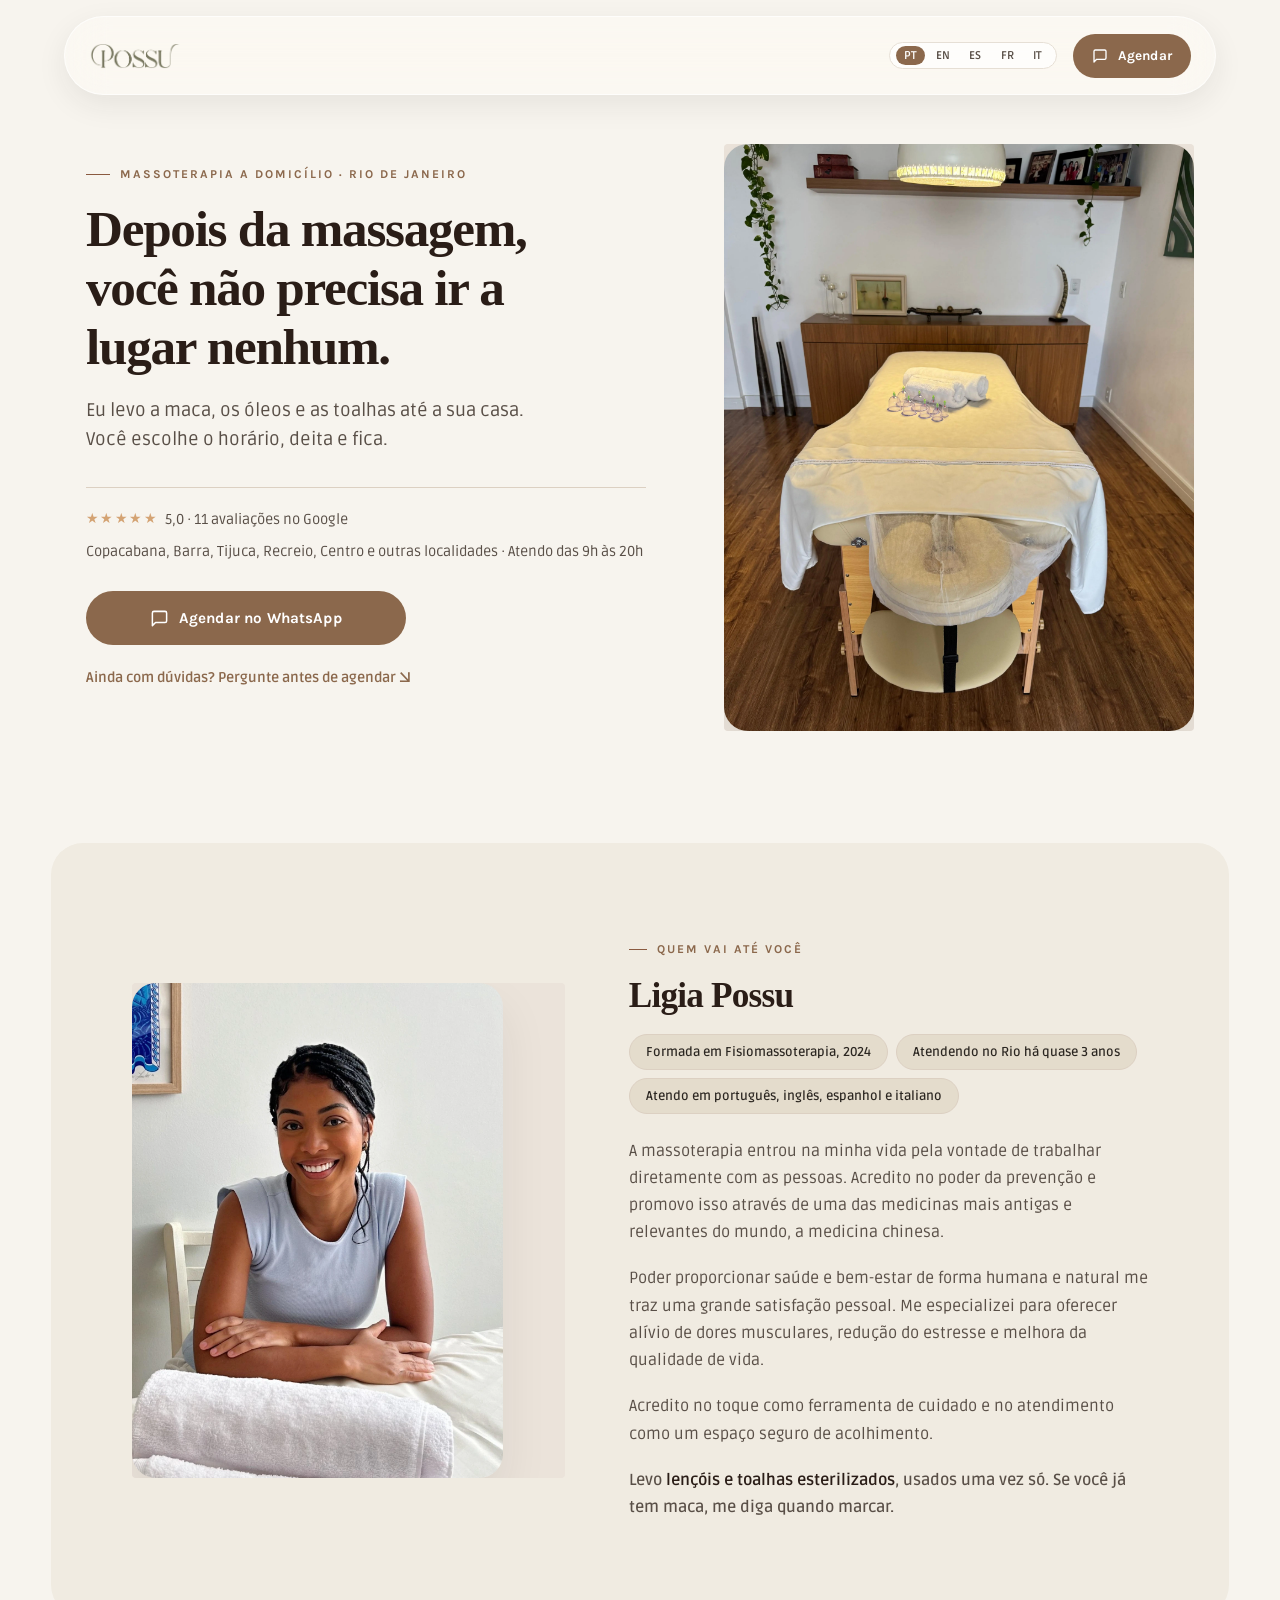
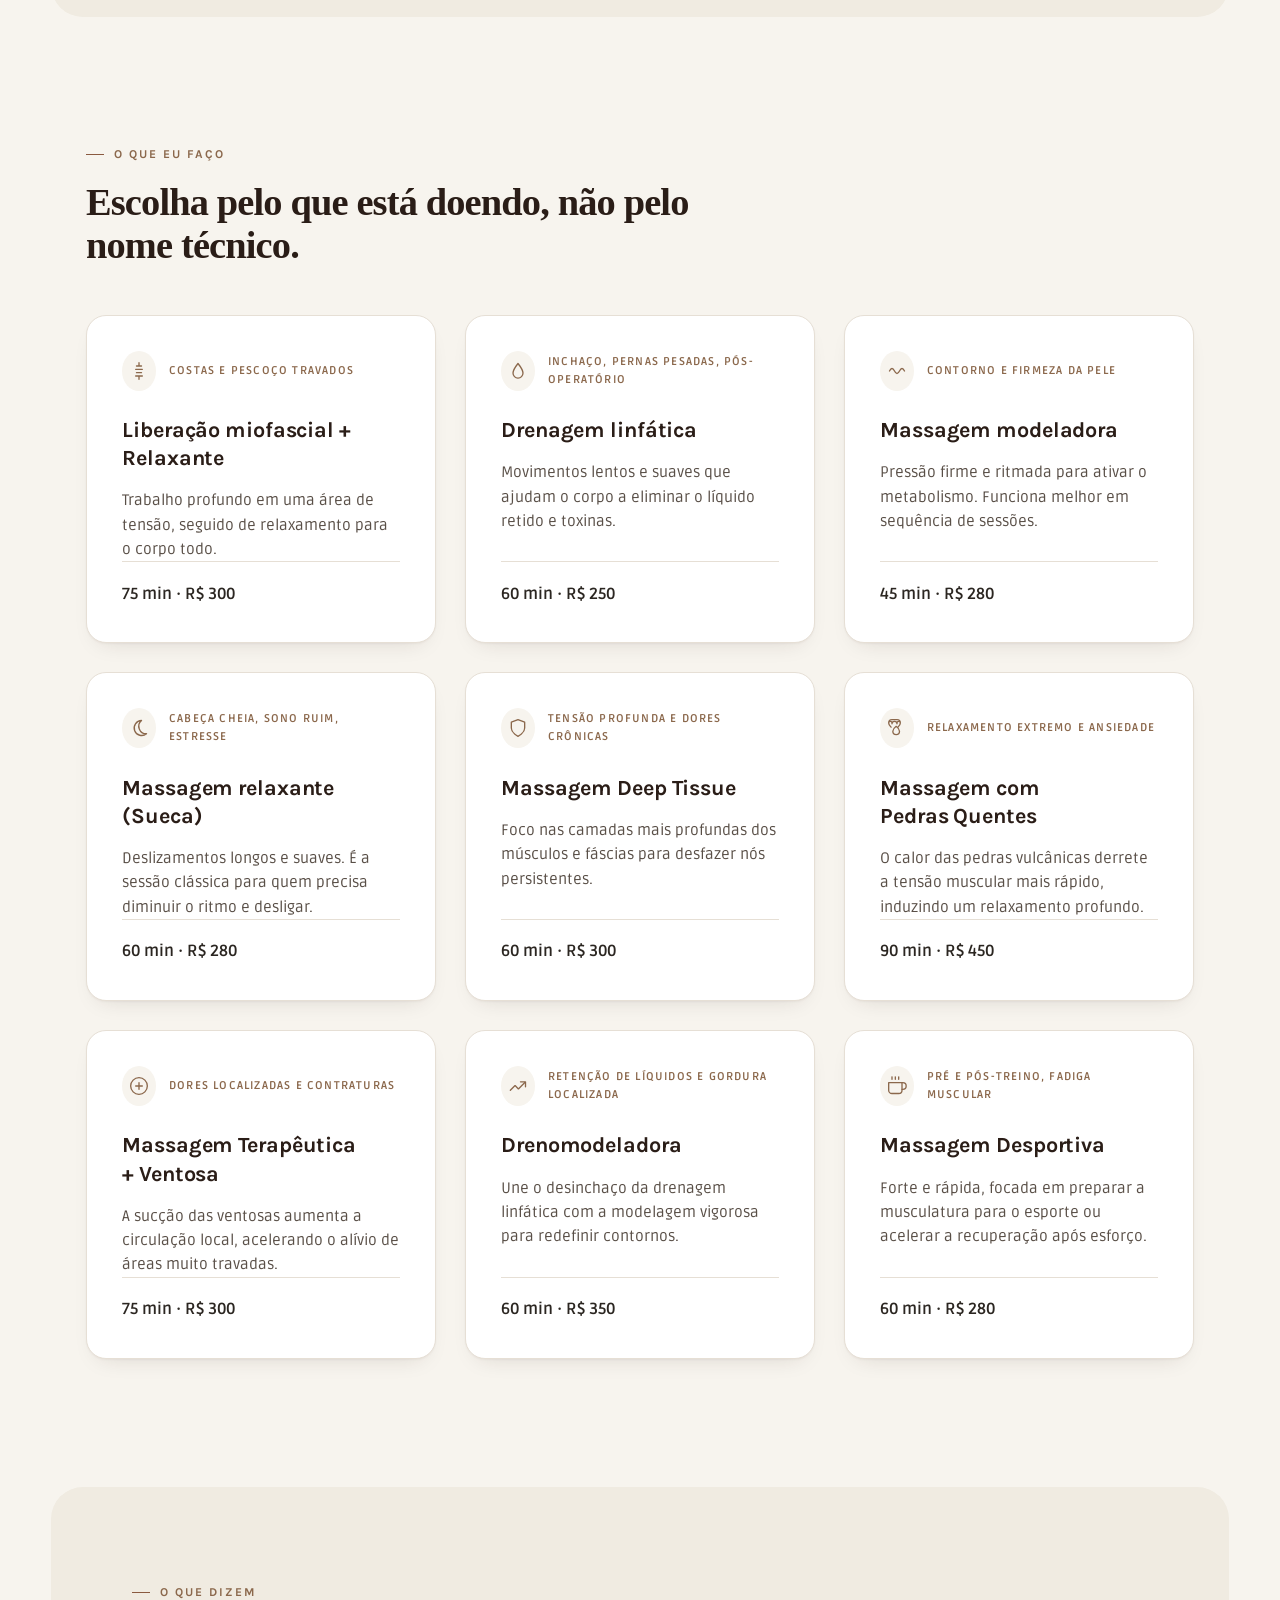
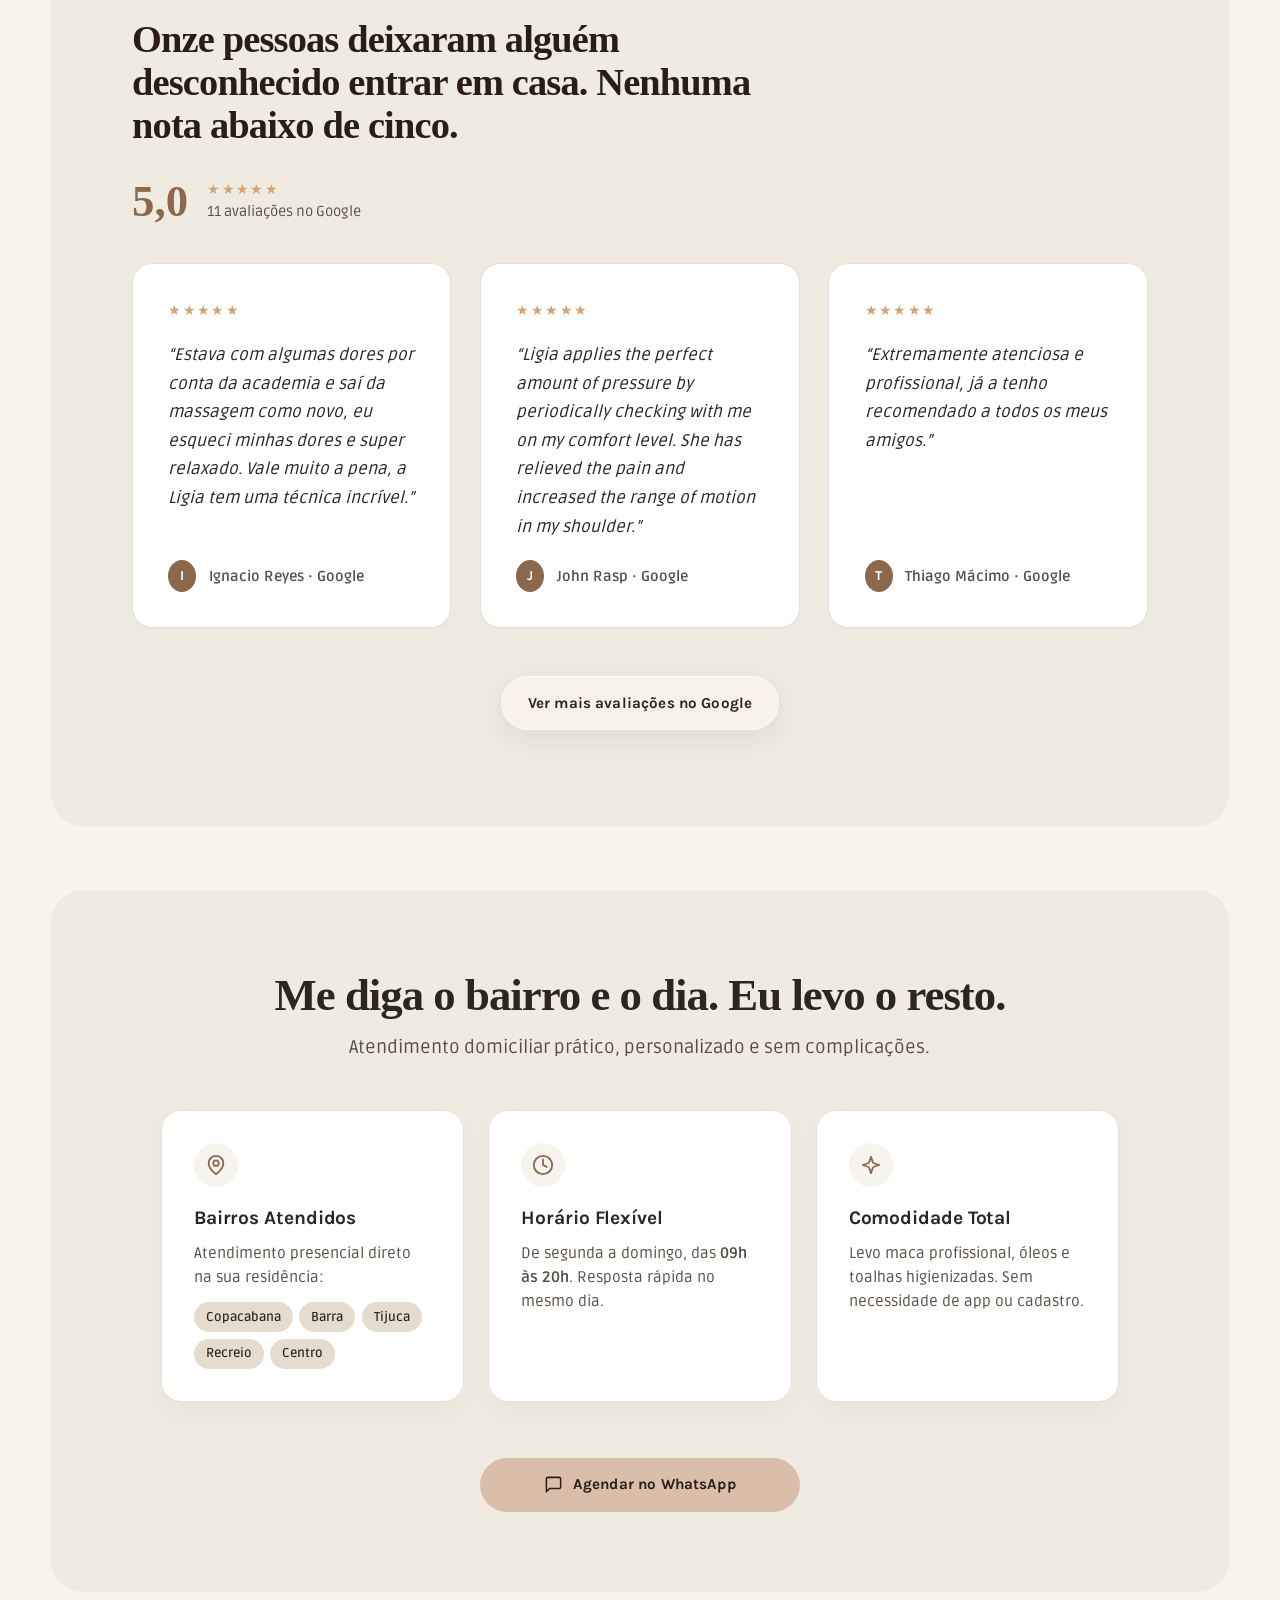
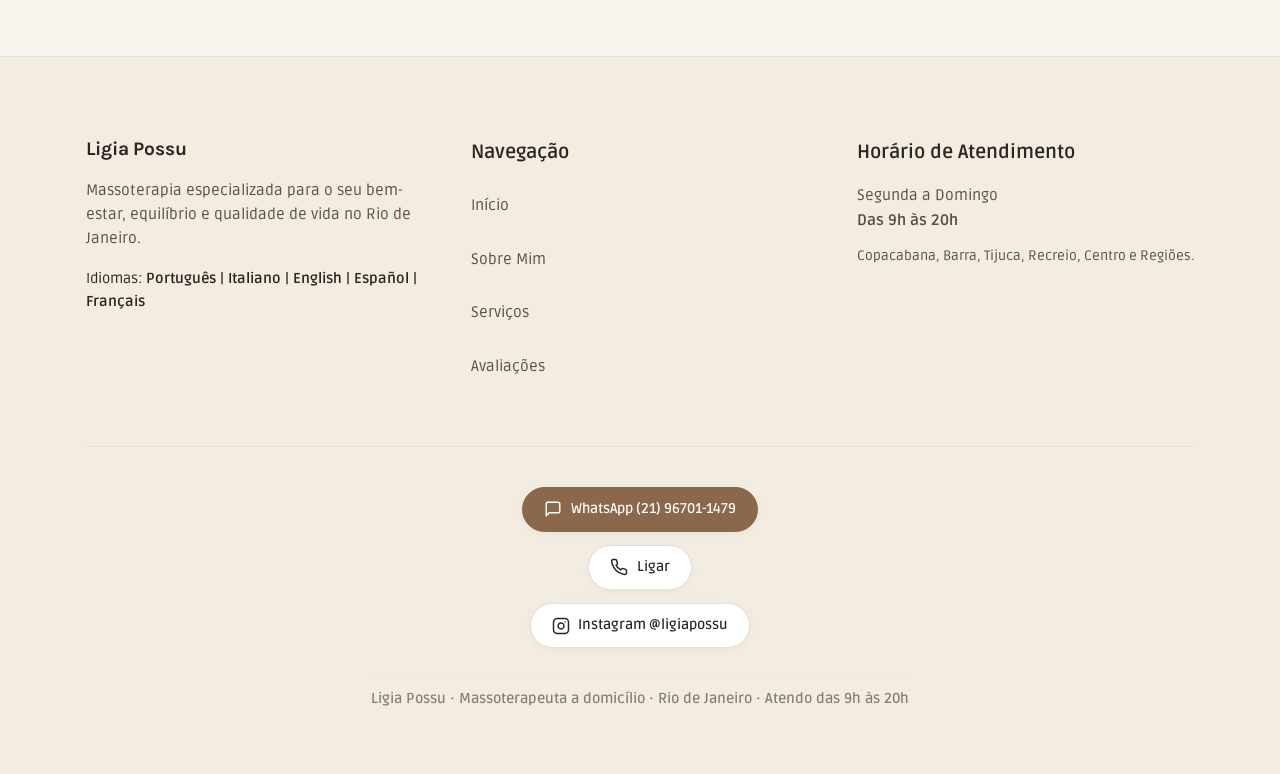
==== index.html @ 700a2a56 "Update index.html" ====
<!doctype html>
<html lang="pt-BR">
<head>
<meta charset="utf-8">
<meta name="viewport" content="width=device-width, initial-scale=1">
<title>Ligia Possu | Massoterapeuta</title>
<link rel="preconnect" href="https://fonts.googleapis.com">
<link rel="preconnect" href="https://fonts.gstatic.com" crossorigin>
<link rel="stylesheet" href="https://fonts.googleapis.com/css2?family=Karla:wght@400;500;600;700&family=Ruda:wght@400;600;700;800&display=swap">
<link rel="stylesheet" href="site.css">
<style>
  :root {
    --font-primary: 'Ruda', sans-serif;
    --font-secondary: 'Karla', sans-serif;
    --bg-color: #f7f4ee;
    --card-bg: #ffffff;
    --text-main: #2b2621;
    --text-muted: #594f47;
    --accent: #8b684c;
    --accent-hover: #70523b;
    --border-light: #e6dfd5;
  }

  body {
    font-family: var(--font-primary);
    background-color: var(--bg-color);
    color: var(--text-main);
    margin: 0;
    padding: 0;
    overflow-x: hidden;
  }

  .wrap {
    width: 90%;
    max-width: 1200px;
    margin: 0 auto;
  }

  /* Cabeçalho Unificado Flutuante (Glassmorphism) */
  header {
    position: fixed;
    top: 1rem;
    left: 50%;
    transform: translateX(-50%);
    width: 90%;
    max-width: 1200px;
    z-index: 1000;
    background: rgba(255, 255, 255, 0.38);
    backdrop-filter: blur(20px) saturate(180%);
    -webkit-backdrop-filter: blur(20px) saturate(180%);
    border: 1px solid rgba(255, 255, 255, 0.65);
    border-radius: 50px;
    padding: 0.6rem 1.5rem;
    box-shadow: 0 10px 30px rgba(43, 38, 33, 0.08);
  }

  .bar {
    display: flex;
    justify-content: space-between;
    align-items: center;
  }

  .brand img {
    max-height: 32px;
    width: auto;
    display: block;
  }

  .header-right {
    display: flex;
    align-items: center;
    gap: 1rem;
  }

  /* Seletor de Idiomas Integrado */
  .lang-selector {
    display: flex;
    gap: 0.2rem;
    background: rgba(255, 255, 255, 0.7);
    padding: 0.2rem 0.4rem;
    border-radius: 20px;
    border: 1px solid var(--border-light);
  }
  .lang-btn {
    background: none;
    border: none;
    border-radius: 16px;
    padding: 0.2rem 0.5rem;
    cursor: pointer;
    font-family: var(--font-primary);
    font-size: 0.7rem;
    font-weight: 700;
    color: var(--text-muted);
    transition: all 0.2s ease;
  }
  .lang-btn:hover {
    color: var(--accent);
  }
  .lang-btn.active {
    background-color: var(--accent);
    color: #fff;
  }

  /* Hero */
  .hero {
    padding: 9rem 0 5rem 0;
  }
  .hero-grid {
    display: grid;
    grid-template-columns: 1.1fr 0.9fr;
    gap: 4rem;
    align-items: center;
  }
  @media (max-width: 900px) {
    .hero-grid {
      grid-template-columns: 1fr;
      gap: 2rem;
    }
    header {
      width: 95%;
      padding: 0.5rem 1rem;
    }
  }

  .hero-text .eyebrow, .story .eyebrow, .sec-heavy .eyebrow {
    font-size: 0.75rem;
    letter-spacing: 2px;
    color: var(--accent);
    font-weight: 700;
    margin-bottom: 1rem;
    text-transform: uppercase;
  }
  .hero-text h1 {
    font-size: clamp(2.2rem, 4vw, 3.4rem);
    line-height: 1.15;
    margin-bottom: 1.2rem;
    font-weight: 800;
  }
  .hero-text .lede {
    font-size: 1.15rem;
    color: var(--text-muted);
    margin-bottom: 2rem;
    line-height: 1.6;
  }

  .hero-figure img, .about-figure img {
    width: 100%;
    height: auto;
    border-radius: 24px;
    object-fit: cover;
    box-shadow: 0 24px 48px rgba(43, 38, 33, 0.08);
  }

  /* Seção Story */
  .story {
    padding: 6rem 0;
    background: #f0ebe1;
    border-radius: 32px;
    margin: 2rem auto;
    width: 92%;
  }
  .who-grid {
    display: grid;
    grid-template-columns: 1fr 1.2fr;
    gap: 4rem;
    align-items: center;
  }
  @media (max-width: 900px) {
    .who-grid {
      grid-template-columns: 1fr;
      gap: 2rem;
    }
  }
  .who-text h2 {
    font-size: 2.2rem;
    margin-bottom: 1.2rem;
  }
  .chips {
    display: flex;
    flex-wrap: wrap;
    gap: 0.5rem;
    margin-bottom: 1.5rem;
  }
  .chip {
    background: #e4dccc;
    color: var(--text-main);
    padding: 0.35rem 0.9rem;
    border-radius: 20px;
    font-size: 0.8rem;
    font-weight: 600;
  }
  .who-text p {
    color: var(--text-muted);
    line-height: 1.7;
    margin-bottom: 1.2rem;
  }

  /* Serviços */
  .sec-heavy {
    padding: 6rem 0;
  }
  .sec-heavy h2 {
    font-size: 2.4rem;
    margin-bottom: 3rem;
    max-width: 650px;
  }
  .svc {
    display: grid;
    grid-template-columns: repeat(auto-fit, minmax(340px, 1fr));
    gap: 1.8rem;
    align-items: stretch;
  }
  .card-link {
    text-decoration: none !important;
    color: inherit;
    display: block;
    height: 100%;
    transition: transform 0.3s cubic-bezier(0.16, 1, 0.3, 1), box-shadow 0.3s ease;
  }
  .card-link:hover {
    transform: translateY(-8px);
    box-shadow: 0 20px 40px rgba(43, 38, 33, 0.08);
  }
  .card-link .card {
    background: var(--card-bg);
    border: 1px solid var(--border-light);
    border-radius: 20px;
    padding: 2.2rem;
    height: 100%;
    display: flex;
    flex-direction: column;
    box-sizing: border-box;
  }
  .svc-head {
    display: flex;
    align-items: center;
    gap: 0.8rem;
    margin-bottom: 1.2rem;
  }
  .badge {
    width: 40px;
    height: 40px;
    background: #f7f4ee;
    border-radius: 50%;
    display: flex;
    align-items: center;
    justify-content: center;
    color: var(--accent);
  }
  .badge svg {
    width: 20px;
    height: 20px;
  }
  .card .for {
    font-size: 0.7rem;
    letter-spacing: 1.2px;
    font-weight: 700;
    color: var(--accent);
  }
  .card h3 {
    font-size: 1.35rem;
    margin: 0.4rem 0 1rem 0;
    font-weight: 700;
  }
  .card p {
    color: var(--text-muted);
    font-size: 0.95rem;
    line-height: 1.6;
    margin-bottom: 1.8rem;
  }
  .card-link .card .svc-meta {
    margin-top: auto;
    font-weight: 700;
    color: var(--text-main);
    font-size: 1rem;
    padding-top: 1.2rem;
    border-top: 1px solid var(--border-light);
  }

  /* Depoimentos */
  .rating {
    display: flex;
    align-items: center;
    gap: 1.2rem;
    margin-bottom: 2.5rem;
  }
  .rating .n {
    font-size: 2.8rem;
    font-weight: 800;
    color: var(--accent);
  }
  .quotes {
    display: grid;
    grid-template-columns: repeat(auto-fit, minmax(300px, 1fr));
    gap: 1.8rem;
    margin-bottom: 3rem;
  }
  .quote {
    background: var(--card-bg);
    border: 1px solid var(--border-light);
    border-radius: 20px;
    padding: 2.2rem;
    display: flex;
    flex-direction: column;
    justify-content: space-between;
  }
  .quote p {
    font-style: italic;
    color: var(--text-main);
    line-height: 1.7;
    margin: 1.2rem 0;
    font-size: 1.05rem;
  }
  .quote .who {
    font-size: 0.9rem;
    color: var(--text-muted);
    display: flex;
    align-items: center;
    gap: 0.8rem;
  }
  .avatar {
    width: 32px;
    height: 32px;
    background: var(--accent);
    color: #fff;
    border-radius: 50%;
    display: flex;
    align-items: center;
    justify-content: center;
    font-weight: 700;
    font-size: 0.85rem;
  }

  /* Bloco Final Reestruturado & Harmonizado */
  .final {
    background: #f0ebe1;
    color: var(--text-main);
    padding: 5rem 2rem;
    text-align: center;
    border-radius: 32px;
    margin: 4rem auto;
    width: 92%;
    max-width: 1200px;
    box-sizing: border-box;
  }
  .final h2 {
    color: var(--text-main);
    font-size: clamp(2rem, 3.5vw, 2.8rem);
    margin-bottom: 0.8rem;
    font-weight: 800;
  }
  .final .lede {
    color: var(--text-muted);
    margin-bottom: 3rem;
    font-size: 1.15rem;
    text-align: center;
  }

  /* Grid Fluido do Bloco Final */
  .final-flow-grid {
    display: grid;
    grid-template-columns: repeat(auto-fit, minmax(280px, 1fr));
    gap: 1.5rem;
    margin-bottom: 3.5rem;
    text-align: left;
    align-items: stretch;
  }
  .final-card {
    background: var(--card-bg);
    border: 1px solid var(--border-light);
    border-radius: 20px;
    padding: 2rem;
    display: flex;
    flex-direction: column;
    justify-content: flex-start;
    box-shadow: 0 10px 25px rgba(43, 38, 33, 0.03);
    transition: transform 0.3s ease, box-shadow 0.3s ease;
  }
  .final-card:hover {
    transform: translateY(-4px);
    box-shadow: 0 16px 32px rgba(43, 38, 33, 0.06);
  }
  .final-card-icon {
    width: 44px;
    height: 44px;
    background: #f7f4ee;
    border-radius: 50%;
    display: flex;
    align-items: center;
    justify-content: center;
    color: var(--accent);
    margin-bottom: 1.2rem;
  }
  .final-card h3 {
    color: var(--text-main);
    font-size: 1.2rem;
    margin-bottom: 0.6rem;
    font-weight: 700;
  }
  .final-card p {
    color: var(--text-muted);
    font-size: 0.95rem;
    line-height: 1.6;
    margin: 0;
  }
  .location-tags-mini {
    display: flex;
    flex-wrap: wrap;
    gap: 0.4rem;
    margin-top: 0.8rem;
  }
  .tag-mini {
    background: #e4dccc;
    color: var(--text-main);
    padding: 0.3rem 0.75rem;
    border-radius: 16px;
    font-size: 0.8rem;
    font-weight: 600;
  }

  /* Rodapé Perfeitamente Alinhado */
  footer {
    padding: 5rem 0 4rem 0;
    border-top: 1px solid var(--border-light);
    font-size: 0.95rem;
    color: var(--text-main);
    background-color: #f2ece1;
  }
  .footer-grid {
    display: grid;
    grid-template-columns: repeat(auto-fit, minmax(250px, 1fr));
    gap: 3rem;
    max-width: 1120px;
    margin: 0 auto 3rem auto;
    text-align: left;
    align-items: start;
  }
  .footer-col {
    display: flex;
    flex-direction: column;
    align-items: flex-start;
  }
  .footer-col h3, .footer-col h4 {
    color: var(--text-main);
    margin: 0 0 1rem 0;
    font-size: 1.2rem;
    font-weight: 700;
  }
  .footer-col p {
    color: var(--text-muted);
    line-height: 1.6;
    font-size: 0.95rem;
    margin: 0;
  }
  .footer-col ul {
    list-style: none;
    padding: 0;
    margin: 0;
  }
  .footer-col ul li {
    margin-bottom: 0.6rem;
  }
  .footer-col ul li a {
    color: var(--text-muted);
    text-decoration: none;
    transition: color 0.2s ease;
  }
  .footer-col ul li a:hover {
    color: var(--accent);
  }
  .footer-bottom {
    border-top: 1px solid var(--border-light);
    padding-top: 2.5rem;
    text-align: center;
    max-width: 1120px;
    margin: 0 auto;
    display: flex;
    flex-direction: column;
    gap: 1.5rem;
    align-items: center;
    justify-content: center;
  }
  .footlinks {
    display: flex;
    justify-content: center;
    align-items: center;
    gap: 0.8rem;
    flex-wrap: wrap;
  }
  .footlinks a {
    color: var(--text-main);
    text-decoration: none;
    font-weight: 600;
    background: #ffffff;
    padding: 0.65rem 1.3rem;
    border-radius: 24px;
    border: 1px solid var(--border-light);
    box-shadow: 0 2px 8px rgba(43, 38, 33, 0.04);
    transition: all 0.25s ease;
    font-size: 0.88rem;
    display: inline-flex;
    align-items: center;
    gap: 0.55rem;
  }
  .footlinks a:hover {
    color: #fff;
    background-color: var(--accent);
    border-color: var(--accent);
    transform: translateY(-2px);
    box-shadow: 0 6px 16px rgba(139, 104, 76, 0.2);
  }
  .footlinks a.btn-foot-primary {
    background-color: var(--accent);
    color: #ffffff;
    border-color: var(--accent);
  }
  .footlinks a.btn-foot-primary:hover {
    background-color: var(--accent-hover);
    border-color: var(--accent-hover);
  }
  .footnote {
    font-weight: 600;
    color: var(--text-muted);
    font-size: 0.9rem;
    text-align: center;
  }

  /* Botões */
  .btn {
    display: inline-flex;
    align-items: center;
    justify-content: center;
    gap: 0.6rem;
    background-color: var(--accent);
    color: #fff;
    padding: 0.8rem 1.6rem;
    border-radius: 30px;
    text-decoration: none;
    font-weight: 700;
    transition: background 0.2s ease;
    font-size: 0.95rem;
  }
  .btn:hover {
    background-color: var(--accent-hover);
  }
  .google-review-btn {
    background: rgba(255, 255, 255, 0.38) !important;
    color: var(--text-main) !important;
    border: 1px solid rgba(255, 255, 255, 0.65) !important;
    backdrop-filter: blur(20px) saturate(180%);
    -webkit-backdrop-filter: blur(20px) saturate(180%);
    box-shadow: 0 8px 24px rgba(43, 38, 33, 0.08);
  }

  .google-review-btn:hover {
    background: rgba(255, 255, 255, 0.52) !important;
    color: var(--text-main) !important;
    border-color: rgba(255, 255, 255, 0.8) !important;
    box-shadow: 0 12px 28px rgba(43, 38, 33, 0.1);
  }

  .btn-sm {
    padding: 0.5rem 1.2rem;
    font-size: 0.85rem;
  }
  .btn-block {
    display: flex;
    width: 100%;
    max-width: 420px;
    margin: 0 auto;
  }
  .link-arrow {
    color: var(--accent);
    text-decoration: none;
    font-weight: 700;
    display: inline-block;
  }
  
  /* Dock móvel */
  .dock {
    position: fixed;
    bottom: 0;
    left: 0;
    right: 0;
    background: rgba(247, 244, 238, 0.95);
    backdrop-filter: blur(10px);
    padding: 1rem;
    border-top: 1px solid var(--border-light);
    z-index: 999;
    display: none;
  }
  @media (max-width: 768px) {
    .dock { display: block; }
    body { padding-bottom: 90px; }
  }
</style>
</head>
<body>

<header>
  <div class="bar">
    <div class="brand">
      <img src="logo-possu.png" alt="Ligia Possu" width="788" height="218">
      <span data-i18n="brand_subtitle" style="display:none">Massoterapia · por Ligia Possu</span>
    </div>
    <div class="header-right">
      <div class="lang-selector">
        <button class="lang-btn active" data-lang="pt">PT</button>
        <button class="lang-btn" data-lang="en">EN</button>
        <button class="lang-btn" data-lang="es">ES</button>
        <button class="lang-btn" data-lang="fr">FR</button>
        <button class="lang-btn" data-lang="it">IT</button>
      </div>
      <a class="btn btn-sm" href="https://wa.me/5521967011479?text=Oi%20Ligia!%20Vi%20seu%20site%20e%20queria%20agendar%20uma%20massagem." rel="noopener">
        <svg width="16" height="16" viewBox="0 0 24 24" fill="none" stroke="currentColor" stroke-width="2" stroke-linecap="round" stroke-linejoin="round" aria-hidden="true"><path d="M21 15a2 2 0 0 1-2 2H7l-4 4V5a2 2 0 0 1 2-2h14a2 2 0 0 1 2 2z"/></svg>
        <span data-i18n="nav_schedule">Agendar</span>
      </a>
    </div>
  </div>
</header>

<section class="hero">
  <div class="wrap">
    <div class="hero-grid">
      <div class="hero-text">
        <p class="eyebrow" data-i18n="hero_eyebrow">MASSOTERAPIA A DOMICÍLIO · RIO DE JANEIRO</p>
        <h1 data-i18n="hero_title">Depois da massagem, você não precisa ir a lugar nenhum.</h1>
        <p class="lede" data-i18n="hero_lede">Eu levo a maca, os óleos e as toalhas até a sua casa. Você escolhe o horário, deita e fica.</p>
        <div class="trust" style="margin-bottom: 1.8rem; font-size: 0.9rem; color: var(--text-muted);">
          <span class="trust-item"><span class="stars" aria-hidden="true" style="color: #d4a373;">★★★★★</span> <span data-i18n="hero_trust_reviews">5,0 · 11 avaliações no Google</span></span><br>
          <span class="trust-item" data-i18n="hero_trust_areas">Copacabana, Barra, Tijuca, Recreio, Centro e outras localidades · Atendo das 9h às 20h</span>
        </div>
        <a class="btn btn-block" style="margin: 0 0 1.2rem 0;" href="https://wa.me/5521967011479?text=Oi%20Ligia!%20Vi%20seu%20site%20e%20queria%20agendar%20uma%20massagem." rel="noopener">
          <svg width="19" height="19" viewBox="0 0 24 24" fill="none" stroke="currentColor" stroke-width="1.9" stroke-linecap="round" stroke-linejoin="round"><path d="M21 15a2 2 0 0 1-2 2H7l-4 4V5a2 2 0 0 1 2-2h14a2 2 0 0 1 2 2z"/></svg>
          <span data-i18n="btn_whatsapp">Agendar no WhatsApp</span>
        </a>
        <a class="link-arrow" href="https://wa.me/5521967011479?text=Oi%20Ligia!%20Tenho%20uma%20d%C3%BAvida%20antes%20de%20agendar." rel="noopener" data-i18n="hero_questions">Ainda com dúvidas? Pergunte antes de agendar →</a>
      </div>
      <div class="figure hero-figure">
        <img src="g09.webp" alt="Ligia Possu Massoterapeuta" width="382" height="510" fetchpriority="high">
      </div>
    </div>
  </div>
</section>

<section class="story" id="sobre">
  <div class="wrap">
    <div class="who-grid">
      <div class="figure about-figure">
        <img src="g02.webp" alt="Ligia Possu" width="371" height="510" loading="lazy">
      </div>
      <div class="who-text">
        <p class="eyebrow" data-i18n="about_eyebrow">QUEM VAI ATÉ VOCÊ</p>
        <h2>Ligia Possu</h2>
        <div class="chips">
          <span class="chip" data-i18n="about_chip_1">Formada em Fisiomassoterapia, 2024</span>
          <span class="chip" data-i18n="about_chip_2">Atendendo no Rio há quase 3 anos</span>
          <span class="chip" data-i18n="about_chip_3">Atendo em português, inglês, espanhol e italiano</span>
        </div>
        <p data-i18n="about_p1">A massoterapia entrou na minha vida pela vontade de trabalhar diretamente com as pessoas. Acredito no poder da prevenção e promovo isso através de uma das medicinas mais antigas e relevantes do mundo, a medicina chinesa.</p>
        <p data-i18n="about_p2">Poder proporcionar saúde e bem-estar de forma humana e natural me traz uma grande satisfação pessoal. Me especializei para oferecer alívio de dores musculares, redução do estresse e melhora da qualidade de vida.</p>
        <p data-i18n="about_p3">Acredito no toque como ferramenta de cuidado e no atendimento como um espaço seguro de acolhimento.</p>
        <p class="muted" style="margin-bottom:0; font-weight: 600;" data-i18n="about_p4">Levo <strong>lençóis e toalhas esterilizados</strong>, usados uma vez só. Se você já tem maca, me diga quando marcar.</p>
      </div>
    </div>
  </div>
</section>

<section class="sec-heavy" id="servicos">
  <div class="wrap">
    <p class="eyebrow" data-i18n="svc_eyebrow">O QUE EU FAÇO</p>
    <h2 data-i18n="svc_title">Escolha pelo que está doendo, não pelo nome técnico.</h2>
    <div class="svc">
      <!-- 1 -->
      <a href="https://api.whatsapp.com/send/?phone=5521967011479&text=Oi+Ligia%21+Vi+seu+site+e+queria+agendar+uma+massagem.&type=phone_number&app_absent=0" class="card-link" rel="noopener">
        <div class="card">
          <div class="svc-head">
            <span class="badge" aria-hidden="true"><svg viewBox="0 0 24 24" fill="none" stroke="currentColor" stroke-width="2"><path d="M12 2v3M12 19v3M9 6h6M8 10h8M9 14h6M8 18h8"/></svg></span>
            <div class="for" data-i18n="svc1_for">COSTAS E PESCOÇO TRAVADOS</div>
          </div>
          <h3 data-i18n="svc1_name">Liberação miofascial + Relaxante</h3>
          <p data-i18n="svc1_desc">Trabalho profundo em uma área de tensão, seguido de relaxamento para o corpo todo.</p>
          <div class="svc-meta">75 min · R$ 300</div>
        </div>
      </a>
      
      <!-- 2 -->
      <a href="https://api.whatsapp.com/send/?phone=5521967011479&text=Oi+Ligia%21+Vi+seu+site+e+queria+agendar+uma+massagem.&type=phone_number&app_absent=0" class="card-link" rel="noopener">
        <div class="card">
          <div class="svc-head">
            <span class="badge" aria-hidden="true"><svg viewBox="0 0 24 24" fill="none" stroke="currentColor" stroke-width="2"><path d="M12 3c4 5 6 8.5 6 11.5a6 6 0 0 1-12 0C6 11.5 8 8 12 3Z"/></svg></span>
            <div class="for" data-i18n="svc2_for">INCHAÇO, PERNAS PESADAS, PÓS-OPERATÓRIO</div>
          </div>
          <h3 data-i18n="svc2_name">Drenagem linfática</h3>
          <p data-i18n="svc2_desc">Movimentos lentos e suaves que ajudam o corpo a eliminar o líquido retido e toxinas.</p>
          <div class="svc-meta">60 min · R$ 250</div>
        </div>
      </a>
      
      <!-- 3 -->
      <a href="https://api.whatsapp.com/send/?phone=5521967011479&text=Oi+Ligia%21+Vi+seu+site+e+queria+agendar+uma+massagem.&type=phone_number&app_absent=0" class="card-link" rel="noopener">
        <div class="card">
          <div class="svc-head">
            <span class="badge" aria-hidden="true"><svg viewBox="0 0 24 24" fill="none" stroke="currentColor" stroke-width="2"><path d="M3 12c2-4 4-4 6 0s4 4 6 0 4-4 6 0"/></svg></span>
            <div class="for" data-i18n="svc3_for">CONTORNO E FIRMEZA DA PELE</div>
          </div>
          <h3 data-i18n="svc3_name">Massagem modeladora</h3>
          <p data-i18n="svc3_desc">Pressão firme e ritmada para ativar o metabolismo. Funciona melhor em sequência de sessões.</p>
          <div class="svc-meta">45 min · R$ 280</div>
        </div>
      </a>
      
      <!-- 4 -->
      <a href="https://api.whatsapp.com/send/?phone=5521967011479&text=Oi+Ligia%21+Vi+seu+site+e+queria+agendar+uma+massagem.&type=phone_number&app_absent=0" class="card-link" rel="noopener">
        <div class="card">
          <div class="svc-head">
            <span class="badge" aria-hidden="true"><svg viewBox="0 0 24 24" fill="none" stroke="currentColor" stroke-width="2"><path d="M15 3a9 9 0 1 0 6 15.9A9 9 0 0 1 15 3Z"/></svg></span>
            <div class="for" data-i18n="svc4_for">CABEÇA CHEIA, SONO RUIM, ESTRESSE</div>
          </div>
          <h3 data-i18n="svc4_name">Massagem relaxante (Sueca)</h3>
          <p data-i18n="svc4_desc">Deslizamentos longos e suaves. É a sessão clássica para quem precisa diminuir o ritmo e desligar.</p>
          <div class="svc-meta">60 min · R$ 280</div>
        </div>
      </a>

      <!-- 5 -->
      <a href="https://api.whatsapp.com/send/?phone=5521967011479&text=Oi+Ligia%21+Vi+seu+site+e+queria+agendar+uma+massagem.&type=phone_number&app_absent=0" class="card-link" rel="noopener">
        <div class="card">
          <div class="svc-head">
            <span class="badge" aria-hidden="true"><svg viewBox="0 0 24 24" fill="none" stroke="currentColor" stroke-width="2"><path d="M12 22s8-4 8-10V5l-8-3-8 3v7c0 6 8 10 8 10z"/></svg></span>
            <div class="for" data-i18n="svc5_for">TENSÃO PROFUNDA E DORES CRÔNICAS</div>
          </div>
          <h3 data-i18n="svc5_name">Massagem Deep Tissue</h3>
          <p data-i18n="svc5_desc">Foco nas camadas mais profundas dos músculos e fáscias para desfazer nós persistentes.</p>
          <div class="svc-meta">60 min · R$ 300</div>
        </div>
      </a>

      <!-- 6 -->
      <a href="https://api.whatsapp.com/send/?phone=5521967011479&text=Oi+Ligia%21+Vi+seu+site+e+queria+agendar+uma+massagem.&type=phone_number&app_absent=0" class="card-link" rel="noopener">
        <div class="card">
          <div class="svc-head">
            <span class="badge" aria-hidden="true"><svg viewBox="0 0 24 24" fill="none" stroke="currentColor" stroke-width="2"><path d="M12 2a4 4 0 0 1 4 4c0 2.5-3 5-3 5s3-2.5 3-5a2 2 0 0 0-4 0v1a3 3 0 0 0-6 0v-1a2 2 0 0 0-4 0c0 2.5 3 5 3 5s-3-2.5-3-5a4 4 0 0 1 4-4Z"/><path d="M7 16a4 4 0 1 0 8 0c0-3-4-6-4-6s-4 3-4 6Z"/></svg></span>
            <div class="for" data-i18n="svc6_for">RELAXAMENTO EXTREMO E ANSIEDADE</div>
          </div>
          <h3 data-i18n="svc6_name">Massagem com Pedras Quentes</h3>
          <p data-i18n="svc6_desc">O calor das pedras vulcânicas derrete a tensão muscular mais rápido, induzindo um relaxamento profundo.</p>
          <div class="svc-meta">90 min · R$ 450</div>
        </div>
      </a>

      <!-- 7 -->
      <a href="https://api.whatsapp.com/send/?phone=5521967011479&text=Oi+Ligia%21+Vi+seu+site+e+queria+agendar+uma+massagem.&type=phone_number&app_absent=0" class="card-link" rel="noopener">
        <div class="card">
          <div class="svc-head">
            <span class="badge" aria-hidden="true"><svg viewBox="0 0 24 24" fill="none" stroke="currentColor" stroke-width="2"><circle cx="12" cy="12" r="10"/><path d="M12 8v8"/><path d="M8 12h8"/></svg></span>
            <div class="for" data-i18n="svc7_for">DORES LOCALIZADAS E CONTRATURAS</div>
          </div>
          <h3 data-i18n="svc7_name">Massagem Terapêutica + Ventosa</h3>
          <p data-i18n="svc7_desc">A sucção das ventosas aumenta a circulação local, acelerando o alívio de áreas muito travadas.</p>
          <div class="svc-meta">75 min · R$ 300</div>
        </div>
      </a>

      <!-- 8 -->
      <a href="https://api.whatsapp.com/send/?phone=5521967011479&text=Oi+Ligia%21+Vi+seu+site+e+queria+agendar+uma+massagem.&type=phone_number&app_absent=0" class="card-link" rel="noopener">
        <div class="card">
          <div class="svc-head">
            <span class="badge" aria-hidden="true"><svg viewBox="0 0 24 24" fill="none" stroke="currentColor" stroke-width="2"><path d="M20.2 7.8l-7.7 7.7-4-4-5.7 5.7"/><path d="M15 7h6v6"/></svg></span>
            <div class="for" data-i18n="svc8_for">RETENÇÃO DE LÍQUIDOS E GORDURA LOCALIZADA</div>
          </div>
          <h3 data-i18n="svc8_name">Drenomodeladora</h3>
          <p data-i18n="svc8_desc">Une o desinchaço da drenagem linfática com a modelagem vigorosa para redefinir contornos.</p>
          <div class="svc-meta">60 min · R$ 350</div>
        </div>
      </a>

      <!-- 9 -->
      <a href="https://api.whatsapp.com/send/?phone=5521967011479&text=Oi+Ligia%21+Vi+seu+site+e+queria+agendar+uma+massagem.&type=phone_number&app_absent=0" class="card-link" rel="noopener">
        <div class="card">
          <div class="svc-head">
            <span class="badge" aria-hidden="true"><svg viewBox="0 0 24 24" fill="none" stroke="currentColor" stroke-width="2"><path d="M18 8h1a4 4 0 0 1 0 8h-1"/><path d="M2 8h16v9a4 4 0 0 1-4 4H6a4 4 0 0 1-4-4V8z"/><line x1="6" y1="1" x2="6" y2="4"/><line x1="10" y1="1" x2="10" y2="4"/><line x1="14" y1="1" x2="14" y2="4"/></svg></span>
            <div class="for" data-i18n="svc10_for">PRÉ E PÓS-TREINO, FADIGA MUSCULAR</div>
          </div>
          <h3 data-i18n="svc10_name">Massagem Desportiva</h3>
          <p data-i18n="svc10_desc">Forte e rápida, focada em preparar a musculatura para o esporte ou acelerar a recuperação após esforço.</p>
          <div class="svc-meta">60 min · R$ 280</div>
        </div>
      </a>

    </div>
  </div>
</section>

<span id="avaliacoes"></span>
<section class="sec-heavy" style="background-color: #f0ebe1; border-radius: 32px; width: 92%; margin: 2rem auto;">
  <div class="wrap">
    <p class="eyebrow" data-i18n="reviews_eyebrow">O QUE DIZEM</p>
    <h2 data-i18n="reviews_title" style="margin-bottom: 2rem;">Onze pessoas deixaram alguém desconhecido entrar em casa. Nenhuma nota abaixo de cinco.</h2>
    <div class="rating">
      <div class="n">5,0</div>
      <div>
        <div class="stars" aria-hidden="true" style="color: #d4a373;">★★★★★</div>
        <div class="txt-sm" data-i18n="reviews_count" style="color: var(--text-muted); font-size: 0.9rem;">11 avaliações no Google</div>
      </div>
    </div>
    <div class="quotes">
      <div class="quote">
        <div>
          <div class="stars" aria-hidden="true" style="color: #d4a373;">★★★★★</div>
          <p data-i18n="quote_1">“Estava com algumas dores por conta da academia e saí da massagem como novo, eu esqueci minhas dores e super relaxado. Vale muito a pena, a Ligia tem uma técnica incrível.”</p>
        </div>
        <div class="who"><span class="avatar" aria-hidden="true">I</span>Ignacio Reyes · Google</div>
      </div>
      <div class="quote">
        <div>
          <div class="stars" aria-hidden="true" style="color: #d4a373;">★★★★★</div>
          <p data-i18n="quote_2">“Ligia applies the perfect amount of pressure by periodically checking with me on my comfort level. She has relieved the pain and increased the range of motion in my shoulder.”</p>
        </div>
        <div class="who"><span class="avatar" aria-hidden="true">J</span>John Rasp · Google</div>
      </div>
      <div class="quote">
        <div>
          <div class="stars" aria-hidden="true" style="color: #d4a373;">★★★★★</div>
          <p data-i18n="quote_3">“Extremamente atenciosa e profissional, já a tenho recomendado a todos os meus amigos.”</p>
        </div>
        <div class="who"><span class="avatar" aria-hidden="true">T</span>Thiago Mácimo · Google</div>
      </div>
    </div>
    
    <div style="text-align: center;">
      <a class="btn google-review-btn" href="https://maps.app.goo.gl/ibxgKm8obhqSBdGu5" rel="noopener" target="_blank">
        <span data-i18n="btn_more_reviews">Ver mais avaliações no Google</span>
      </a>
    </div>
  </div>
</section>

<!-- SEÇÃO FINAL REESTRUTURADA E FLUIDA -->
<span id="perguntas"></span>
<section class="final">
  <div class="wrap">
    <h2 data-i18n="final_title">Me diga o bairro e o dia. Eu levo o resto.</h2>
    <p class="lede" data-i18n="final_lede" style="display: block; width: 100%; max-width: none; margin: 0 auto 3rem; text-align: center;">Atendimento domiciliar prático, personalizado e sem complicações.</p>
    
    <div class="final-flow-grid">
      <div class="final-card">
        <div class="final-card-icon" aria-hidden="true">
          <svg width="22" height="22" viewBox="0 0 24 24" fill="none" stroke="currentColor" stroke-width="2" stroke-linecap="round" stroke-linejoin="round"><path d="M20 10c0 6-8 12-8 12s-8-6-8-12a8 8 0 0 1 16 0Z"/><circle cx="12" cy="10" r="3"/></svg>
        </div>
        <h3 data-i18n="final_card1_title">Bairros Atendidos</h3>
        <p data-i18n="final_card1_desc">Atendimento presencial direto na sua residência:</p>
        <div class="location-tags-mini">
          <span class="tag-mini">Copacabana</span>
          <span class="tag-mini">Barra</span>
          <span class="tag-mini">Tijuca</span>
          <span class="tag-mini">Recreio</span>
          <span class="tag-mini">Centro</span>

        </div>
      </div>

      <div class="final-card">
        <div class="final-card-icon" aria-hidden="true">
          <svg width="22" height="22" viewBox="0 0 24 24" fill="none" stroke="currentColor" stroke-width="2" stroke-linecap="round" stroke-linejoin="round"><circle cx="12" cy="12" r="10"/><polyline points="12 6 12 12 16 14"/></svg>
        </div>
        <h3 data-i18n="final_card2_title">Horário Flexível</h3>
        <p data-i18n="final_card2_desc">De segunda a domingo, das <strong>09h às 20h</strong>. Resposta rápida no mesmo dia.</p>
      </div>

      <div class="final-card">
        <div class="final-card-icon" aria-hidden="true">
          <svg width="22" height="22" viewBox="0 0 24 24" fill="none" stroke="currentColor" stroke-width="2" stroke-linecap="round" stroke-linejoin="round"><path d="m12 3-1.912 5.813a2 2 0 0 1-1.275 1.275L3 12l5.813 1.912a2 2 0 0 1 1.275 1.275L12 21l1.912-5.813a2 2 0 0 1 1.275-1.275L21 12l-5.813-1.912a2 2 0 0 1-1.275-1.275L12 3Z"/></svg>
        </div>
        <h3 data-i18n="final_card3_title">Comodidade Total</h3>
        <p data-i18n="final_card3_desc">Levo maca profissional, óleos e toalhas higienizadas. Sem necessidade de app ou cadastro.</p>
      </div>
    </div>

    <a class="btn btn-block" href="https://wa.me/5521967011479?text=Oi%20Ligia!%20Vi%20seu%20site%20e%20queria%20agendar%20uma%20massagem." rel="noopener">
      <svg width="19" height="19" viewBox="0 0 24 24" fill="none" stroke="currentColor" stroke-width="1.9" stroke-linecap="round" stroke-linejoin="round" aria-hidden="true"><path d="M21 15a2 2 0 0 1-2 2H7l-4 4V5a2 2 0 0 1 2-2h14a2 2 0 0 1 2 2z"/></svg>
      <span data-i18n="btn_whatsapp">Agendar no WhatsApp</span>
    </a>
  </div>
</section>

<!-- RODAPÉ PERFEITAMENTE ALINHADO -->
<footer>
  <div class="wrap">
    <div class="footer-grid">
      <div class="footer-col">
        <h3>Ligia Possu</h3>
        <p data-i18n="footer_desc">Massoterapia especializada para o seu bem-estar, equilíbrio e qualidade de vida no Rio de Janeiro.</p>
        <p style="margin-top: 1rem; font-size: 0.9rem; color: var(--text-main);" data-i18n="footer_langs">
          Idiomas: <strong>Português | Italiano | English | Español | Français</strong>
        </p>
      </div>

      <div class="footer-col">
        <h4 data-i18n="footer_nav_title">Navegação</h4>
        <ul>
          <li><a href="#" data-i18n="footer_nav_home">Início</a></li>
          <li><a href="#sobre" data-i18n="footer_nav_about">Sobre Mim</a></li>
          <li><a href="#servicos" data-i18n="footer_nav_services">Serviços</a></li>
          <li><a href="#avaliacoes" data-i18n="footer_nav_reviews">Avaliações</a></li>
        </ul>
      </div>

      <div class="footer-col">
        <h4 data-i18n="footer_hours_title">Horário de Atendimento</h4>
        <p data-i18n="footer_hours_desc">Segunda a Domingo<br><strong>Das 9h às 20h</strong></p>
        <p style="margin-top: 0.8rem; font-size: 0.85rem;" data-i18n="footer_areas_desc">Copacabana, Barra, Tijuca, Recreio, Centro e Regiões.</p>
      </div>
    </div>

    <div class="footer-bottom">
      <div class="footlinks">
        <a href="https://wa.me/5521967011479?text=Oi%20Ligia!%20Vi%20seu%20site%20e%20queria%20agendar%20uma%20massagem." rel="noopener" class="btn-foot-primary">
          <svg width="18" height="18" viewBox="0 0 24 24" fill="none" stroke="currentColor" stroke-width="2" stroke-linecap="round" stroke-linejoin="round" aria-hidden="true"><path d="M21 15a2 2 0 0 1-2 2H7l-4 4V5a2 2 0 0 1 2-2h14a2 2 0 0 1 2 2z"/></svg>
          <span>WhatsApp (21) 96701-1479</span>
        </a>
        <a href="tel:+5521967011479">
          <svg width="18" height="18" viewBox="0 0 24 24" fill="none" stroke="currentColor" stroke-width="2" stroke-linecap="round" stroke-linejoin="round" aria-hidden="true"><path d="M22 16.92v3a2 2 0 0 1-2.18 2 19.79 19.79 0 0 1-8.63-3.07 19.5 19.5 0 0 1-6-6 19.79 19.79 0 0 1-3.07-8.67A2 2 0 0 1 4.11 2h3a2 2 0 0 1 2 1.72 12.84 12.84 0 0 0 .7 2.81 2 2 0 0 1-.45 2.11L8.09 9.91a16 16 0 0 0 6 6l1.27-1.27a2 2 0 0 1 2.11-.45 12.84 12.84 0 0 0 2.81.7A2 2 0 0 1 22 16.92z"/></svg>
          <span data-i18n="footer_call">Ligar</span>
        </a>
        <a href="https://www.instagram.com/ligiapossu/" rel="noopener">
          <svg width="18" height="18" viewBox="0 0 24 24" fill="none" stroke="currentColor" stroke-width="2" stroke-linecap="round" stroke-linejoin="round" aria-hidden="true"><rect width="20" height="20" x="2" y="2" rx="5" ry="5"/><path d="M16 11.37A4 4 0 1 1 12.63 8 4 4 0 0 1 16 11.37z"/><line x1="17.5" x2="17.51" y1="6.5" y2="6.5"/></svg>
          <span>Instagram @ligiapossu</span>
        </a>
      </div>
      <div class="footnote" data-i18n="footer_note">Ligia Possu · Massoterapeuta a domicílio · Rio de Janeiro · Atendo das 9h às 20h</div>
    </div>
  </div>
</footer>

<div class="dock">
  <a class="btn btn-block" href="https://wa.me/5521967011479?text=Oi%20Ligia!%20Vi%20seu%20site%20e%20queria%20agendar%20uma%20massagem." rel="noopener">
    <svg width="19" height="19" viewBox="0 0 24 24" fill="none" stroke="currentColor" stroke-width="1.9" stroke-linecap="round" stroke-linejoin="round" aria-hidden="true"><path d="M21 15a2 2 0 0 1-2 2H7l-4 4V5a2 2 0 0 1 2-2h14a2 2 0 0 1 2 2z"/></svg>
    <span data-i18n="btn_whatsapp">Agendar no WhatsApp</span>
  </a>
</div>

<script>
  const translations = {
    pt: {
      brand_subtitle: "Massoterapia · por Ligia Possu",
      nav_schedule: "Agendar",
      hero_eyebrow: "MASSOTERAPIA A DOMICÍLIO · RIO DE JANEIRO",
      hero_title: "Depois da massagem, você não precisa ir a lugar nenhum.",
      hero_lede: "Eu levo a maca, os óleos e as toalhas até a sua casa. Você escolhe o horário, deita e fica.",
      hero_trust_reviews: "5,0 · 11 avaliações no Google",
      hero_trust_areas: "Copacabana, Barra, Tijuca, Recreio, Centro e outras localidades · Atendo das 9h às 20h",
      btn_whatsapp: "Agendar no WhatsApp",
      hero_questions: "Ainda com dúvidas? Pergunte antes de agendar →",
      about_eyebrow: "QUEM VAI ATÉ VOCÊ",
      about_chip_1: "Formada em Fisiomassoterapia, 2024",
      about_chip_2: "Atendendo no Rio há quase 3 anos",
      about_chip_3: "Atendo em português, inglês, espanhol e italiano",
      about_p1: "A massoterapia entrou na minha vida pela vontade de trabalhar diretamente com as pessoas. Acredito no poder da prevenção e promovo isso através de uma das medicinas mais antigas e relevantes do mundo, a medicina chinesa.",
      about_p2: "Poder proporcionar saúde e bem-estar de forma humana e natural me traz uma grande satisfação pessoal. Me especializei para oferecer alívio de dores musculares, redução do estresse e melhora da qualidade de vida.",
      about_p3: "Acredito no toque como ferramenta de cuidado e no atendimento como um espaço seguro de acolhimento.",
      about_p4: "Levo <strong>lençóis e toalhas esterilizados</strong>, usados uma vez só. Se você já tem maca, me diga quando marcar.",
      svc_eyebrow: "O QUE EU FAÇO",
      svc_title: "Escolha pelo que está doendo, não pelo nome técnico.",
      svc1_for: "COSTAS E PESCOÇO TRAVADOS",
      svc1_name: "Liberação miofascial + Relaxante",
      svc1_desc: "Trabalho profundo em uma área de tensão, seguido de relaxamento para o corpo todo.",
      svc2_for: "INCHAÇO, PERNAS PESADAS, PÓS-OPERATÓRIO",
      svc2_name: "Drenagem linfática",
      svc2_desc: "Movimentos lentos e suaves que ajudam o corpo a eliminar o líquido retido e toxinas.",
      svc3_for: "CONTORNO E FIRMEZA DA PELE",
      svc3_name: "Massagem modeladora",
      svc3_desc: "Pressão firme e ritmada para ativar o metabolismo. Funciona melhor em sequência de sessões.",
      svc4_for: "CABEÇA CHEIA, SONO RUIM, ESTRESSE",
      svc4_name: "Massagem relaxante (Sueca)",
      svc4_desc: "Deslizamentos longos e suaves. É a sessão clássica para quem precisa diminuir o ritmo e desligar.",
      svc5_for: "TENSÃO PROFUNDA E DORES CRÔNICAS",
      svc5_name: "Massagem Deep Tissue",
      svc5_desc: "Foco nas camadas mais profundas dos músculos e fáscias para desfazer nós persistentes.",
      svc6_for: "RELAXAMENTO EXTREMO E ANSIEDADE",
      svc6_name: "Massagem com Pedras Quentes",
      svc6_desc: "O calor das pedras vulcânicas derrete a tensão muscular mais rápido, induzindo um relaxamento profundo.",
      svc7_for: "DORES LOCALIZADAS E CONTRATURAS",
      svc7_name: "Massagem Terapêutica + Ventosa",
      svc7_desc: "A sucção das ventosas aumenta a circulação local, acelerando o alívio de áreas muito travadas.",
      svc8_for: "RETENÇÃO DE LÍQUIDOS E GORDURA LOCALIZADA",
      svc8_name: "Drenomodeladora",
      svc8_desc: "Une o desinchaço da drenagem linfática com a modelagem vigorosa para redefinir contornos.",
      svc10_for: "PRÉ E PÓS-TREINO, FADIGA MUSCULAR",
      svc10_name: "Massagem Desportiva",
      svc10_desc: "Forte e rápida, focada em preparar a musculatura para o esporte ou acelerar a recuperação após esforço.",
      reviews_eyebrow: "O QUE DIZEM",
      reviews_title: "Onze pessoas deixaram alguém desconhecido entrar em casa. Nenhuma nota abaixo de cinco.",
      reviews_count: "11 avaliações no Google",
      quote_1: "“Estava com algumas dores por conta da academia e saí da massagem como novo, eu esqueci minhas dores e super relaxado. Vale muito a pena, a Ligia tem uma técnica incrível.”",
      quote_2: "“Ligia applies the perfect amount of pressure by periodically checking with me on my comfort level. She has relieved the pain and increased the range of motion in my shoulder.”",
      quote_3: "“Extremamente atenciosa e profissional, já a tenho recomendado a todos os meus amigos.”",
      btn_more_reviews: "Ver mais avaliações no Google",
      final_title: "Me diga o bairro e o dia. Eu levo o resto.",
      final_lede: "Atendimento domiciliar prático, personalizado e sem complicações.",
      final_card1_title: "Bairros Atendidos",
      final_card1_desc: "Atendimento presencial direto na sua residência:",
      final_card2_title: "Horário Flexível",
      final_card2_desc: "De segunda a domingo, das <strong>09h às 20h</strong>. Resposta rápida no mesmo dia.",
      final_card3_title: "Comodidade Total",
      final_card3_desc: "Levo maca profissional, óleos e toalhas higienizadas. Sem necessidade de app ou cadastro.",
      footer_desc: "Massoterapia especializada para o seu bem-estar, equilíbrio e qualidade de vida no Rio de Janeiro.",
      footer_langs: "Idiomas: <strong>Português | Italiano | English | Español | Français</strong>",
      footer_nav_title: "Navegação",
      footer_nav_home: "Início",
      footer_nav_about: "Sobre Mim",
      footer_nav_services: "Serviços",
      footer_nav_reviews: "Avaliações",
      footer_hours_title: "Horário de Atendimento",
      footer_hours_desc: "Segunda a Domingo<br><strong>Das 9h às 20h</strong>",
      footer_areas_desc: "Copacabana, Barra, Tijuca, Recreio, Centro e Regiões.",
      footer_call: "Ligar",
      footer_note: "Ligia Possu · Massoterapeuta a domicílio · Rio de Janeiro · Atendo das 9h às 20h"
    },
    en: {
      brand_subtitle: "Massage Therapy · by Ligia Possu",
      nav_schedule: "Book",
      hero_eyebrow: "AT-HOME MASSAGE THERAPY · RIO DE JANEIRO",
      hero_title: "After the massage, you don't need to go anywhere.",
      hero_lede: "I bring the table, oils, and towels to your home. You choose the time, lie down, and stay.",
      hero_trust_reviews: "5.0 · 11 reviews on Google",
      hero_trust_areas: "Copacabana, Barra, Tijuca, Recreio, Centro, and other locations · Available 9am to 8pm",
      btn_whatsapp: "Book on WhatsApp",
      hero_questions: "Still have questions? Ask before booking →",
      about_eyebrow: "WHO COMES TO YOU",
      about_chip_1: "Graduated in Physiomassotherapy, 2024",
      about_chip_2: "Working in Rio for almost 3 years",
      about_chip_3: "Services in Portuguese, English, Spanish, and Italian",
      about_p1: "Massage therapy entered my life through a desire to work directly with people. I believe in the power of prevention and promote this through one of the oldest and most relevant medicines in the world, Chinese medicine.",
      about_p2: "Being able to provide health and well-being in a humane and natural way brings me great personal satisfaction. I specialize in offering relief from muscle pain, stress reduction, and improving quality of life.",
      about_p3: "I believe in touch as a tool of care and in the service as a safe, welcoming space.",
      about_p4: "I bring <strong>sterilized sheets and towels</strong>, used only once. If you already have a table, tell me when booking.",
      svc_eyebrow: "WHAT I DO",
      svc_title: "Choose by what hurts, not the technical name.",
      svc1_for: "STIFF BACK AND NECK",
      svc1_name: "Myofascial Release + Relaxing",
      svc1_desc: "Deep work on a specific area of tension, followed by full-body relaxation.",
      svc2_for: "SWELLING, HEAVY LEGS, POST-OP",
      svc2_name: "Lymphatic Drainage",
      svc2_desc: "Slow, gentle movements that help the body eliminate retained fluids and toxins.",
      svc3_for: "SKIN CONTOURING AND FIRMNESS",
      svc3_name: "Modeling Massage",
      svc3_desc: "Firm and rhythmic pressure to activate metabolism. Works best in a sequence of sessions.",
      svc4_for: "FULL HEAD, POOR SLEEP, STRESS",
      svc4_name: "Relaxing Massage (Swedish)",
      svc4_desc: "Long, smooth gliding strokes. The classic session for those who need to slow down and disconnect.",
      svc5_for: "DEEP TENSION AND CHRONIC PAIN",
      svc5_name: "Deep Tissue Massage",
      svc5_desc: "Focuses on the deeper layers of muscles and fascia to undo persistent knots.",
      svc6_for: "EXTREME RELAXATION AND ANXIETY",
      svc6_name: "Hot Stone Massage",
      svc6_desc: "The heat from volcanic stones melts muscle tension faster, inducing deep relaxation.",
      svc7_for: "LOCALIZED PAIN AND CONTRACTURES",
      svc7_name: "Therapeutic Massage + Cupping",
      svc7_desc: "The suction of the cups increases local circulation, accelerating relief in very stiff areas.",
      svc8_for: "FLUID RETENTION AND LOCALIZED FAT",
      svc8_name: "Lymphatic-Modeling Massage",
      svc8_desc: "Combines the de-puffing of lymphatic drainage with vigorous modeling to redefine contours.",
      svc10_for: "PRE AND POST-WORKOUT, MUSCLE FATIGUE",
      svc10_name: "Sports Massage",
      svc10_desc: "Strong and fast, focused on preparing muscles for sports or accelerating recovery after exertion.",
      reviews_eyebrow: "WHAT THEY SAY",
      reviews_title: "Eleven people let a stranger into their home. No rating below a five.",
      reviews_count: "11 reviews on Google",
      quote_1: "“I had some pain from the gym and left the massage feeling like new, I forgot my pain and was super relaxed. Highly worth it, Ligia has an incredible technique.”",
      quote_2: "“Ligia applies the perfect amount of pressure by periodically checking with me on my comfort level. She has relieved the pain and increased the range of motion in my shoulder.”",
      quote_3: "“Extremely attentive and professional, I have already recommended her to all my friends.”",
      btn_more_reviews: "See more reviews on Google",
      final_title: "Tell me the neighborhood and day. I bring the rest.",
      final_lede: "Practical, personalized, and hassle-free at-home service.",
      final_card1_title: "Neighborhoods Covered",
      final_card1_desc: "In-person service directly at your residence:",
      final_card2_title: "Flexible Hours",
      final_card2_desc: "Monday to Sunday, <strong>9am to 8pm</strong>. Fast same-day response.",
      final_card3_title: "Total Convenience",
      final_card3_desc: "I bring a professional table, oils, and sanitized towels. No app or signup required.",
      footer_desc: "Specialized massage therapy for your well-being, balance, and quality of life in Rio de Janeiro.",
      footer_langs: "Languages: <strong>Portuguese | Italian | English | Spanish | French</strong>",
      footer_nav_title: "Navigation",
      footer_nav_home: "Home",
      footer_nav_about: "About Me",
      footer_nav_services: "Services",
      footer_nav_reviews: "Reviews",
      footer_hours_title: "Working Hours",
      footer_hours_desc: "Monday to Sunday<br><strong>9am to 8pm</strong>",
      footer_areas_desc: "Copacabana, Barra, Tijuca, Recreio, Centro, and surroundings.",
      footer_call: "Call",
      footer_note: "Ligia Possu · At-home Massage Therapist · Rio de Janeiro · Available 9am to 8pm"
    },
    es: {
      brand_subtitle: "Masoterapia · por Ligia Possu",
      nav_schedule: "Reservar",
      hero_eyebrow: "MASOTERAPIA A DOMICILIO · RÍO DE JANEIRO",
      hero_title: "Después del masaje, no tienes que ir a ningún lado.",
      hero_lede: "Llevo la camilla, los aceites y las toallas a tu casa. Tú eliges la hora, te acuestas y te quedas.",
      hero_trust_reviews: "5,0 · 11 reseñas en Google",
      hero_trust_areas: "Copacabana, Barra, Tijuca, Recreio, Centro y otras localidades · Atiendo de 9h a 20h",
      btn_whatsapp: "Reservar en WhatsApp",
      hero_questions: "¿Aún tienes dudas? Pregunta antes de reservar →",
      about_eyebrow: "QUIÉN VA A TU CASA",
      about_chip_1: "Formada en Fisiomasoterapia, 2024",
      about_chip_2: "Atendiendo en Río desde hace casi 3 años",
      about_chip_3: "Atiendo en portugués, inglés, español e italiano",
      about_p1: "La masoterapia entró en mi vida por el deseo de trabajar directamente con las personas. Creo en el poder de la prevención y lo promuevo a través de una de las medicinas más antiguas y relevantes del mundo, la medicina china.",
      about_p2: "Poder proporcionar salud y bienestar de forma humana y natural me produce una gran satisfacción personal. Me especialicé para ofrecer alivio de dolores musculares, reducción del estrés y mejora de la calidad de vida.",
      about_p3: "Creo en el tacto como herramienta de cuidado y en la atención como un espacio seguro de acogida.",
      about_p4: "Llevo <strong>sábanas y toallas esterilizadas</strong>, de un solo uso. Si ya tienes camilla, dímelo al reservar.",
      svc_eyebrow: "LO QUE HAGO",
      svc_title: "Elige por lo que te duele, no por el nombre técnico.",
      svc1_for: "ESPALDA Y CUELLO RÍGIDOS",
      svc1_name: "Liberación Miofascial + Relajante",
      svc1_desc: "Trabajo profundo en un área de tensión, seguido de relajación en todo el cuerpo.",
      svc2_for: "HINCHAZÓN, PIERNAS PESADAS, POSTOPERATORIO",
      svc2_name: "Drenaje Linfático",
      svc2_desc: "Movimientos lentos y suaves que ayudan al cuerpo a eliminar el líquido retido y toxinas.",
      svc3_for: "CONTORNO Y FIRMEZA DE LA PIEL",
      svc3_name: "Masaje Modelador",
      svc3_desc: "Presión firme y rítmica para activar el metabolismo. Funciona mejor en secuencia de sesiones.",
      svc4_for: "CABEZA LLENA, MAL SUEÑO, ESTRÉS",
      svc4_name: "Masaje Relajante (Sueco)",
      svc4_desc: "Deslizamientos largos y suaves. Es la sesión clásica para quien necesita bajar el ritmo y desconectar.",
      svc5_for: "TENSIÓN PROFUNDA Y DOLORES CRÓNICOS",
      svc5_name: "Masaje Deep Tissue",
      svc5_desc: "Enfoque en las capas más profundas de los músculos y fascias para deshacer nudos persistentes.",
      svc6_for: "RELAJACIÓN EXTREMA Y ANSIEDAD",
      svc6_name: "Masaje con Piedras Calientes",
      svc6_desc: "El calor de las piedras volcánicas derrite la tensión muscular más rápido, induciendo una relajación profunda.",
      svc7_for: "DOLORES LOCALIZADOS Y CONTRACTURAS",
      svc7_name: "Masaje Terapéutico + Ventosas",
      svc7_desc: "La succión de las ventosas aumenta la circulación local, acelerando el alivio de áreas muy tensas.",
      svc8_for: "RETENCIÓN DE LÍQUIDOS Y GRASA LOCALIZADA",
      svc8_name: "Drenomodelador",
      svc8_desc: "Une la deshinchar del drenaje linfático con la modelación vigorosa para redefinir contornos.",
      svc10_for: "PRE Y POST-ENTRENAMIENTO, FATIGA MUSCULAR",
      svc10_name: "Masaje Deportivo",
      svc10_desc: "Fuerte y rápido, enfocado en preparar la musculatura para el deporte o acelerar la recuperación.",
      reviews_eyebrow: "LO QUE DICEN",
      reviews_title: "Once personas dejaron entrar a un desconocido en casa. Ninguna nota por debajo de cinco.",
      reviews_count: "11 reseñas en Google",
      quote_1: "“Estava com alguns dolores por el gimnasio y salí del masaje como nuevo, olvidé mis dolores y súper relajado. Vale mucho la pena, Ligia tiene una técnica increíble.”",
      quote_2: "“Ligia applies the perfect amount of pressure by periodically checking with me on my comfort level. She has relieved the pain and increased the range of motion in my shoulder.”",
      quote_3: "“Extremadamente atenta y profesional, ya la he recomendado a todos mis amigos.”",
      btn_more_reviews: "Ver más reseñas en Google",
      final_title: "Dime el barrio y el día. Yo llevo el resto.",
      final_lede: "Atención a domicilio práctica, personalizada y sin complicaciones.",
      final_card1_title: "Barrios Atendidos",
      final_card1_desc: "Atención presencial directamente en tu residencia:",
      final_card2_title: "Horario Flexible",
      final_card2_desc: "De lunes a domingo, de <strong>9h a 20h</strong>. Respuesta rápida el mismo día.",
      final_card3_title: "Comodidad Total",
      final_card3_desc: "Llevo camilla profesional, aceites y toallas esterilizadas. Sin app ni registro.",
      footer_desc: "Masoterapia especializada para tu bienestar, equilibrio y calidad de vida en Río de Janeiro.",
      footer_langs: "Idiomas: <strong>Portugués | Italiano | Inglés | Español | Francés</strong>",
      footer_nav_title: "Navegación",
      footer_nav_home: "Inicio",
      footer_nav_about: "Sobre Mí",
      footer_nav_services: "Servicios",
      footer_nav_reviews: "Reseñas",
      footer_hours_title: "Horario de Atención",
      footer_hours_desc: "Lunes a Domingo<br><strong>De 9h a 20h</strong>",
      footer_areas_desc: "Copacabana, Barra, Tijuca, Recreio, Centro y regiones.",
      footer_call: "Llamar",
      footer_note: "Ligia Possu · Masoterapeuta a domicilio · Río de Janeiro · Atiendo de 9h a 20h"
    },
    fr: {
      brand_subtitle: "Massothérapie · par Ligia Possu",
      nav_schedule: "Réserver",
      hero_eyebrow: "MASSOTHÉRAPIE À DOMICILE · RIO DE JANEIRO",
      hero_title: "Après le massage, vous n'avez besoin d'aller nulle part.",
      hero_lede: "J'apporte la table, les huiles et les serviettes chez vous. Vous choisissez l'heure, vous vous allongez et vous profitez.",
      hero_trust_reviews: "5,0 · 11 avis sur Google",
      hero_trust_areas: "Copacabana, Barra, Tijuca, Recreio, Centro et autres localités · De 9h à 20h",
      btn_whatsapp: "Réserver sur WhatsApp",
      hero_questions: "Encore des questions ? Demandez avant de réserver →",
      about_eyebrow: "QUI VIENT CHEZ VOUS",
      about_chip_1: "Diplômée en physiomassothérapie, 2024",
      about_chip_2: "Exerce à Rio depuis près de 3 ans",
      about_chip_3: "Services en portugais, anglais, espagnol et italien",
      about_p1: "La massothérapie est entrée dans ma vie par envie de travailler directement avec les personnes. Je crois au pouvoir de la prévention à travers l'une des médecines les plus anciennes, la médecine chinoise.",
      about_p2: "Offrir santé et bien-être de manière humaine et naturelle est une grande satisfaction. Je me suis spécialisée dans le soulagement des douleurs musculaires et la réduction du stress.",
      about_p3: "Je crois au toucher comme outil de soin et à l'accueil comme espace sécurisant.",
      about_p4: "J'apporte <strong>des draps et serviettes stérilisés</strong> à usage unique. Si vous avez une table, dites-le-moi lors de la réservation.",
      svc_eyebrow: "CE QUE JE FAIS",
      svc_title: "Choisissez selon votre douleur, pas selon le nom technique.",
      svc1_for: "DOS ET COU BLOQUÉS",
      svc1_name: "Libération myofasciale + Relaxant",
      svc1_desc: "Travail profond sur une zone de tension, suivi d'une relaxation complète du corps.",
      svc2_for: "GONFLEMENT, JAMBES LOURDES, POST-OP",
      svc2_name: "Drainage lymphatique",
      svc2_desc: "Mouvements lents et doux pour aider le corps à éliminer les liquides et toxines.",
      svc3_for: "CONTOUR ET FERMETÉ DE LA PEAU",
      svc3_name: "Massage modelant",
      svc3_desc: "Pression ferme et rythmée pour activer le métabolisme.",
      svc4_for: "TÊTE PLEINE, MAUVAIS SOMMEIL, STRESS",
      svc4_name: "Massage relaxant (Suédois)",
      svc4_desc: "Longs glissements fluides pour décompresser et s'évader.",
      svc5_for: "TENSION PROFONDE ET DOULEURS CHRONIQUES",
      svc5_name: "Massage Deep Tissue",
      svc5_desc: "Cible les couches musculaires profondes pour dénouer les tensions persistantes.",
      svc6_for: "RELAXATION EXTREME ET ANXIÉTÉ",
      svc6_name: "Massage aux pierres chaudes",
      svc6_desc: "La chaleur des pierres volcaniques fond les tensions musculaires plus rapidement.",
      svc7_for: "DOULEURS LOCALISÉES ET CONTRACTURES",
      svc7_name: "Massage thérapeutique + Ventouses",
      svc7_desc: "L'aspiration des ventouses augmente la circulation sanguine locale pour un soulagement rapide.",
      svc8_for: "RÉTENTION D'EAU ET GRAISSE LOCALISÉE",
      svc8_name: "Massage drainant-modelant",
      svc8_desc: "Associe le drainage et le modelage vigoureux pour redéfinir la silhouette.",
      svc10_for: "PRÉ ET POST-ENTRAÎNEMENT, FATIGUE",
      svc10_name: "Massage sportif",
      svc10_desc: "Rapide et tonique pour préparer ou récupérer après l'effort.",
      reviews_eyebrow: "CE QU'ILS DISENT",
      reviews_title: "Onze personnes ont laissé entrer un inconnu chez elles. Aucune note inférieure à cinq.",
      reviews_count: "11 avis sur Google",
      quote_1: "“J'avais des douleurs de sport et je suis sorti du massage comme neuf, totalement détendu.”",
      quote_2: "“Ligia applies the perfect amount of pressure by periodically checking with me on my comfort level.”",
      quote_3: "“Extrêmement attentionnée et professionnelle, je l'ai déjà recommandée à tous mes amis.”",
      btn_more_reviews: "Voir plus d'avis sur Google",
      final_title: "Dites-moi le quartier et le jour. J'apporte le reste.",
      final_lede: "Service à domicile pratique, personnalisé et sans tracas.",
      final_card1_title: "Quartiers Desservis",
      final_card1_desc: "Intervention directe à votre domicile :",
      final_card2_title: "Horaires Flexibles",
      final_card2_desc: "Du lundi au dimanche, de <strong>9h à 20h</strong>. Réponse rapide le jour mesmo.",
      final_card3_title: "Commodité Totale",
      final_card3_desc: "J'apporte table, huiles et serviettes stérilisées. Sans application ni inscription.",
      footer_desc: "Massothérapie spécialisée pour votre bien-être, votre équilibre et votre qualité de vie à Rio de Janeiro.",
      footer_langs: "Langues : <strong>Portugais | Italien | Anglais | Espagnol | Français</strong>",
      footer_nav_title: "Navigation",
      footer_nav_home: "Accueil",
      footer_nav_about: "À propos",
      footer_nav_services: "Services",
      footer_nav_reviews: "Avis",
      footer_hours_title: "Horaires",
      footer_hours_desc: "Du lundi au dimanche<br><strong>De 9h à 20h</strong>",
      footer_areas_desc: "Copacabana, Barra, Tijuca, Recreio, Centro et environs.",
      footer_call: "Appeler",
      footer_note: "Ligia Possu · Massothérapeute à domicile · Rio de Janeiro · De 9h à 20h"
    },
    it: {
      brand_subtitle: "Massoterapia · di Ligia Possu",
      nav_schedule: "Prenota",
      hero_eyebrow: "MASSOTERAPIA A DOMICILIO · RIO DE JANEIRO",
      hero_title: "Dopo il massaggio, non devi andare da nessuna parte.",
      hero_lede: "Porto il lettino, gli oli e gli asciugamani a casa tua. Scegli l'orario, ti sdrai e ti rilassi.",
      hero_trust_reviews: "5,0 · 11 recensioni su Google",
      hero_trust_areas: "Copacabana, Barra, Tijuca, Recreio, Centro e altre località · Dalle 9:00 alle 20:00",
      btn_whatsapp: "Prenota su WhatsApp",
      hero_questions: "Hai ancora dubbi? Chiedi prima di prenotare →",
      about_eyebrow: "CHI VIENE DA TE",
      about_chip_1: "Laureata in Fisiomassoterapia, 2024",
      about_chip_2: "A Rio da quasi 3 anni",
      about_chip_3: "Servizi in portoghese, inglese, spagnolo e italiano",
      about_p1: "La massoterapia è entrata nella mia vita per il desiderio di lavorare a diretto contatto con le persone. Credo nella prevenzione attraverso una delle medicine più antiche, la medicina cinese.",
      about_p2: "Poter offrire salute e benessere in modo umano e naturale mi dà grande soddisfazione. Mi sono specializzata nel sollievo dal dolore muscolare e nella riduzione dello stress.",
      about_p3: "Credo nel contatto come strumento di cura e nell'accoglienza come spazio sicuro.",
      about_p4: "Porto <strong>lenzuola e asciugamani sterilizzati</strong> monouso. Se hai già un lettino, comunicalo al momento della prenotazione.",
      svc_eyebrow: "COSA FACCIO",
      svc_title: "Scegli in base a ciò che ti fa male, non al nome tecnico.",
      svc1_for: "SCHIENA E COLLO BLOCCATI",
      svc1_name: "Rilascio miofasciale + Rilassante",
      svc1_desc: "Lavoro profondo su un'area di tensione, seguito da rilassamento totale.",
      svc2_for: "GONFIORE, GAMBE PESANTI, POST-OP",
      svc2_name: "Linfodrenaggio",
      svc2_desc: "Movimenti lenti e delicati per aiutare il corpo a eliminare i liquidi in eccesso.",
      svc3_for: "CONTORNO E TONICITÀ DELLA PELLE",
      svc3_name: "Massaggio rimodellante",
      svc3_desc: "Pressione soda e ritmica per attivare il metabolismo.",
      svc4_for: "TESTA PIENA, CATTIVO SONNO, STRESS",
      svc4_name: "Massaggio rilassante (Svedese)",
      svc4_desc: "Lunghi movimenti fluidi per rallentare il ritmo e staccare la spina.",
      svc5_for: "TENSIONE PROFONDA E DOLORI CRONICI",
      svc5_name: "Massaggio Deep Tissue",
      svc5_desc: "Mirato agli strati muscolari più profondi per sciogliere i nodi persistenti.",
      svc6_for: "RILASSAMENTO ESTREMO E ANSIA",
      svc6_name: "Massaggio con pietre calde",
      svc6_desc: "Il calore delle pietre vulcaniche scioglie rapidamente la tensione muscolare.",
      svc7_for: "DOLORI LOCALIZZATI E CONTRATTURE",
      svc7_name: "Massaggio terapeutico + Ventose",
      svc7_desc: "L'aspirazione delle coppette aumenta la circolazione locale per un sollievo rapido.",
      svc8_for: "RITENZIONE IDRICA E GRASSO LOCALIZZATO",
      svc8_name: "Massaggio rimodellante e drenante",
      svc8_desc: "Unisce il drenaggio linfatico a un modellamento vigoroso.",
      svc10_for: "PRE E POST-ALLENAMENTO, AFFATICAMENTO",
      svc10_name: "Massaggio sportivo",
      svc10_desc: "Veloce e mirato a preparare o recuperare dopo lo sforzo fisico.",
      reviews_eyebrow: "COSA DICONO",
      reviews_title: "Undici persone hanno fatto entrare uno sconosciuto in casa. Nessuna valutazione inferiore a cinque.",
      reviews_count: "11 recensioni su Google",
      quote_1: "“Avevo dolori dalla palestra e sono uscito dal massaggio come nuovo, super rilassato.”",
      quote_2: "“Ligia applies the perfect amount of pressure by periodically checking with me on my comfort level.”",
      quote_3: "“Extremamente attenta e professionale, l'ho già consigliata a tutti i miei amici.”",
      btn_more_reviews: "Visualizza altre recensioni su Google",
      final_title: "Dimmi il quartiere e il giorno. Porto io il resto.",
      final_lede: "Servizio a domicilio pratico, personalizzato e senza complicazioni.",
      final_card1_title: "Quartieri Serviti",
      final_card1_desc: "Servizio direttamente a casa tua:",
      final_card2_title: "Orari Flessibili",
      final_card2_desc: "Da lunedì a domenica, dalle <strong>9:00 alle 20:00</strong>. Risposta rapida in giornata.",
      final_card3_title: "Comodità Totale",
      final_card3_desc: "Porto lettino professionale, oli e asciugamani sterilizzati. Senza app o registrazione.",
      footer_desc: "Massoterapia specializzata per il tuo benessere, equilibrio e qualità della vita a Rio de Janeiro.",
      footer_langs: "Lingue: <strong>Portoghese | Italiano | Inglese | Spagnolo | Francese</strong>",
      footer_nav_title: "Navigazione",
      footer_nav_home: "Home",
      footer_nav_about: "Chi Sono",
      footer_nav_services: "Servizi",
      footer_nav_reviews: "Recensioni",
      footer_hours_title: "Orari di Apertura",
      footer_hours_desc: "Da lunedì a domenica<br><strong>Dalle 9:00 alle 20:00</strong>",
      footer_areas_desc: "Copacabana, Barra, Tijuca, Recreio, Centro e dintorni.",
      footer_call: "Chiama",
      footer_note: "Ligia Possu · Massoterapeuta a domicilio · Rio de Janeiro · Dalle 9:00 alle 20:00"
    }
  };

  document.querySelectorAll('.lang-btn').forEach(btn => {
    btn.addEventListener('click', () => {
      document.querySelectorAll('.lang-btn').forEach(b => b.classList.remove('active'));
      btn.classList.add('active');
      const lang = btn.getAttribute('data-lang');
      const dict = translations[lang];
      if (!dict) return;
      document.documentElement.lang = lang === 'pt' ? 'pt-BR' : lang;
      document.querySelectorAll('[data-i18n]').forEach(el => {
        const key = el.getAttribute('data-i18n');
        if (dict[key]) {
          el.innerHTML = dict[key];
        }
      });
    });
  });
</script>
</body>
</html>
---- site.css ----
:root{
  --bg:#F5F1EC;        
  --surface:#EBE3DA;   
  --card:#FDFAF6;      
  --ink:#2A1D17;       
  --ink-2:#3E2A20;     
  --on-dark:#E7DED4;   
  --terra:#8A5A40;     
  --terra-deep:#6E4633;
  --sand:#D9BFA9;
  --sage:#787860;      
  --sage-soft:#DFE0D4;       
  --sand-light:#E7D3BF;
  --muted:#6E5A4C;     
  --line:#DCD0C2;
  --s1:6px; --s2:10px; --s3:14px; --s4:20px; --s5:28px; --s6:40px; --s7:56px; --s8:72px;
  --serif:Newsreader,Georgia,'Times New Roman',serif;
  --sans:Karla,'Trebuchet MS',system-ui,sans-serif;
}
*{box-sizing:border-box}
html{scroll-behavior:smooth}
body{margin:0;background:var(--bg);color:var(--ink);font-family:var(--sans);font-size:16px;line-height:1.6;-webkit-font-smoothing:antialiased}
img{max-width:100%;display:block}
.wrap{width:100%;max-width:660px;margin:0 auto;padding:0 22px}
section{padding:28px 0}
.sec-light{padding:24px 0}
.sec-heavy{padding:36px 0}
.story+.story,
section:not(.story):not(.final)+section:not(.story):not(.final){padding-top:var(--s4)}
h1,h2,h3{margin:0;text-wrap:pretty;color:var(--ink)}
h1{font-family:var(--serif);font-weight:600;font-size:clamp(38px,10.2vw,56px);
   line-height:1.07;letter-spacing:-0.025em}
h2{font-family:var(--serif);font-weight:600;font-size:clamp(28px,7.2vw,38px);
   line-height:1.12;letter-spacing:-0.022em;margin-bottom:var(--s4)}
h3{font-family:var(--sans);font-weight:700;font-size:18px;
   line-height:1.3;letter-spacing:-0.005em}
p{margin:0 0 16px}
.muted{color:var(--muted)}
.muted strong{color:var(--ink);font-weight:700}
.lede{font-size:16px;line-height:1.55;color:var(--muted);max-width:34ch}
.eyebrow{font-family:var(--sans);font-size:12px;font-weight:700;letter-spacing:.18em;
  text-transform:uppercase;color:var(--terra);margin:0 0 var(--s3);
  display:flex;align-items:center;gap:10px}
.eyebrow::before{content:"";width:18px;height:1px;background:var(--terra);flex:0 0 18px}
.hero .eyebrow{font-size:14px;letter-spacing:.2em;flex-direction:column;align-items:flex-start;gap:8px;text-wrap:pretty}
.hero .eyebrow::before{flex:0 0 auto;width:24px}
@media(min-width:900px){
  .hero .eyebrow{flex-direction:row;align-items:center;gap:10px}
  .hero .eyebrow::before{flex:0 0 24px}
}
.txt-sm{font-size:14px;line-height:1.55;color:var(--muted)}       
@media(min-width:900px){
  .lede{font-size:18px;max-width:42ch}
  .wrap--wide{max-width:1080px}
  section{padding:80px 0}
  .sec-light{padding:64px 0}
  .sec-heavy{padding:96px 0}
  .story+.story,
  section:not(.story):not(.final)+section:not(.story):not(.final){padding-top:var(--s7)}
  .story.sec-heavy h2{max-width:660px}
  .quotes{grid-template-columns:repeat(2,minmax(0,1fr))}
}
.rating .n{font-family:var(--serif);font-weight:600;font-size:56px;line-height:1;color:var(--terra)}
header{position:static;z-index:40;background:var(--bg);border-bottom:1px solid var(--line)}
.bar{display:flex;align-items:center;justify-content:space-between;gap:12px;min-height:58px}
.brand{display:flex;flex-direction:column;gap:4px;text-decoration:none;padding:6px 0}
.brand img{height:26px;width:auto;display:block}
.brand span{font-family:var(--sans);font-size:12px;letter-spacing:.16em;
  color:var(--muted);font-weight:600;text-transform:uppercase;line-height:1}
.card{background:var(--card);border:1px solid var(--line);border-radius:14px;
  padding:20px;box-shadow:0 1px 2px rgba(42,29,23,.04),0 10px 24px -14px rgba(42,29,23,.18)}
.card h3{margin-bottom:6px}
.card p{margin:0;font-size:14px;line-height:1.55;color:var(--muted)}
.card .for{font-size:12px;font-weight:700;letter-spacing:.09em;color:var(--terra);margin-bottom:6px}
.quote{background:var(--card);border:1px solid var(--line);border-left:3px solid var(--terra);
  border-radius:14px;padding:20px;box-shadow:0 1px 2px rgba(42,29,23,.04)}
.quote p{margin:0 0 10px;font-size:16px;line-height:1.5;color:var(--ink)}
.quote .stars{display:block;margin-bottom:8px}
.quote .who{font-size:12.5px;font-weight:700;color:var(--muted);display:flex;align-items:center;gap:8px}
.avatar{flex:0 0 28px;width:28px;height:28px;border-radius:50%;background:var(--terra);color:#fff;
  font-family:var(--sans);font-weight:700;font-size:12.5px;display:flex;align-items:center;justify-content:center}
.badge{flex:0 0 34px;width:34px;height:34px;border-radius:10px;background:var(--sand);
  color:var(--terra);display:flex;align-items:center;justify-content:center}
.badge svg{width:19px;height:19px;stroke:currentColor;stroke-width:1.6;fill:none;
  stroke-linecap:round;stroke-linejoin:round}
.btn{display:inline-flex;align-items:center;justify-content:center;gap:9px;min-height:54px;
  padding:0 26px;border-radius:999px;border:0;cursor:pointer;
  font-family:var(--sans);font-size:16px;font-weight:700;letter-spacing:.01em;
  background:var(--ink);color:#fff;
  transition:background .16s ease,transform .06s ease}
.btn:hover{background:var(--ink-2);color:#fff}
.btn:active{transform:translateY(1px)}
.btn-sm{min-height:44px;font-size:14px;padding:0 18px}
.btn-block{display:flex;width:100%}
.final .btn{background:var(--sand);color:var(--ink)}
.final .btn:hover{background:var(--sand-light);color:var(--ink)}
a{color:var(--terra);text-decoration:none}
a:hover{color:var(--terra-deep);text-decoration:underline;text-underline-offset:3px;
  text-decoration-thickness:1.5px}
.link-arrow{display:inline-flex;align-items:center;min-height:44px;font-weight:700;font-size:14px;text-wrap:pretty}
:focus-visible{outline:2px solid var(--terra);outline-offset:2px;border-radius:4px}
.chips{display:flex;flex-wrap:wrap;gap:8px;margin:var(--s5) 0 var(--s4)}
.chip{background:var(--card);border:1px solid var(--line);border-radius:999px;
  padding:9px 16px;font-size:14px;font-weight:600;color:var(--ink)}
.steps{display:flex;flex-direction:column;gap:0;margin-top:var(--s5)}
.step{display:flex;gap:16px;padding:0 0 var(--s5);position:relative}
.step:last-child{padding-bottom:0}
.step-n{flex:0 0 38px;height:38px;border-radius:50%;background:var(--terra);color:#fff;
  font-family:var(--serif);font-weight:600;font-size:16px;
  display:flex;align-items:center;justify-content:center;position:relative;z-index:1}
.step:not(:last-child)::after{content:"";position:absolute;top:38px;left:18px;
  width:1.5px;bottom:0;background:var(--line)}
.step p{margin:5px 0 0;font-size:14px;line-height:1.55;color:var(--muted)}
@media(min-width:900px){
  .steps{display:grid;grid-template-columns:repeat(3,1fr);gap:0}
  .step{flex-direction:column;align-items:center;text-align:center;padding:0 18px}
  .step-n{width:38px;flex:0 0 38px;margin-bottom:var(--s3)}
  .step:not(:last-child)::after{content:"";position:absolute;top:18px;bottom:auto;
    left:calc(50% + 27px);right:calc(-50% + 27px);width:auto;height:1.5px;background:var(--line)}
}
details{border-top:1px solid var(--line)}
details:last-of-type{border-bottom:1px solid var(--line)}
summary{cursor:pointer;list-style:none;position:relative;min-height:56px;display:flex;
  align-items:center;padding:16px 34px 16px 0;font-weight:700;font-size:16px;color:var(--ink)}
summary::-webkit-details-marker{display:none}
summary:hover{color:var(--terra)}
summary::after{content:"";position:absolute;right:6px;top:50%;width:9px;height:9px;
  border-right:1.6px solid var(--terra);border-bottom:1.6px solid var(--terra);
  transform:translateY(-70%) rotate(45deg);transition:transform .18s}
details[open] summary::after{transform:translateY(-30%) rotate(225deg)}
details p{margin:0 0 18px;font-size:14px;line-height:1.6;color:var(--muted);max-width:46ch}
details.todo-critical{background:var(--card);border:1px solid var(--line);border-left:3px solid var(--terra);border-radius:14px;margin:12px 0;padding:0 14px}
details.todo-critical summary{color:var(--ink)}
details.todo-critical summary:hover{color:var(--terra-deep)}
details.todo-critical summary::after{border-color:var(--terra)}
details.todo-critical p{color:var(--ink);max-width:none}
.figure{position:relative;border-radius:4px;overflow:hidden;background:var(--surface)}
.figure img{width:100%;height:auto;display:block;object-fit:cover}
.ph{position:absolute;left:0;right:0;bottom:0;background:rgba(42,29,23,.82);color:var(--bg);
  padding:9px 13px;font-size:12.5px;line-height:1.35}
.ph b{display:block;font-size:12px;letter-spacing:.1em;color:var(--sand);margin-bottom:2px}
.hero{padding-top:34px;padding-bottom:0}
.hero-grid{display:flex;flex-direction:column}
.hero-figure{margin:var(--s6) 0 0}
.hero-figure img{aspect-ratio:4/3}
.trust{display:flex;flex-wrap:wrap;gap:9px 18px;align-items:center;margin-top:var(--s5);padding-top:var(--s4);border-top:1px solid var(--line);font-size:14px;color:var(--muted)}
.trust-item{display:flex;align-items:center;gap:7px}
a.trust-item{min-height:44px;text-decoration-thickness:1.3px}
.stars{color:var(--terra);letter-spacing:.1em;font-size:14px}
@media(min-width:900px){
  .hero-grid{display:grid;grid-template-columns:1fr 1fr;gap:var(--s7);align-items:center}
  .hero-text{max-width:560px}
  .hero-figure{margin-top:0}
  .hero-figure img{aspect-ratio:4/5}
  .hero-text .btn-block{display:inline-flex;width:auto;min-width:320px}
}
.reel-lead{margin-top:var(--s5)}
.reel{display:flex;gap:12px;margin:var(--s5) -22px 0;padding:0 22px;
  overflow-x:auto;overscroll-behavior-x:contain;scroll-snap-type:x mandatory;
  scrollbar-width:none;-webkit-overflow-scrolling:touch}
.reel::-webkit-scrollbar{display:none}
@media(hover:hover) and (pointer:fine){
  .reel{scrollbar-width:thin;scrollbar-color:var(--line) transparent;padding-bottom:10px}
  .reel::-webkit-scrollbar{display:block;height:8px}
  .reel::-webkit-scrollbar-thumb{background:var(--line);border-radius:999px}
  .reel::-webkit-scrollbar-track{background:transparent}
}
.reel video{flex:0 0 62vw;width:62vw;height:auto;aspect-ratio:4/5;display:block;
  object-fit:cover;object-position:50% 0;border-radius:4px;
  background:var(--surface);scroll-snap-align:start}
@media(min-width:700px){
  .reel{display:grid;grid-template-columns:repeat(3,minmax(0,1fr));gap:var(--s4);
    overflow:visible;margin:var(--s5) 0 0;padding:0}
  .reel video{flex:none;width:100%;height:auto}
}
.reel-hint{font-size:12.5px;color:var(--muted);margin:var(--s2) 0 0}
@media(min-width:700px){.reel-hint{display:none}}
.story{background:var(--surface)}
.story .big{font-family:var(--serif);font-weight:500;font-size:clamp(26px,6.6vw,34px);line-height:1.2;margin-bottom:18px;border-left:3px solid var(--terra);padding-left:18px}
.svc{display:grid;gap:12px;margin-top:var(--s2)}
.svc .card{display:flex;flex-direction:column}
.svc .card>p{margin-bottom:auto}
a.card{color:var(--ink);text-decoration:none}
a.card:hover{border-color:var(--terra);text-decoration:none}
a.card:hover h3{color:var(--terra)}
.svc-head{display:flex;align-items:center;gap:10px;margin-bottom:8px}
.svc-head .for{margin-bottom:0}
.svc-meta{margin-top:12px;padding-top:13px;border-top:1px solid var(--line);font-size:16px;font-weight:700;color:var(--terra)}
.more{margin:var(--s5) 0 0;font-size:14px;color:var(--muted)}
.more+.chips{margin-top:var(--s3)}
.pricelist{list-style:none;margin:var(--s3) 0 0;padding:0;border-top:1px solid var(--line)}
.pricelist li{display:flex;justify-content:space-between;align-items:baseline;gap:16px;
  padding:12px 0;border-bottom:1px solid var(--line)}
.pricelist span{font-size:16px;font-weight:600;color:var(--ink)}
.pricelist b{flex:0 0 auto;font-size:16px;font-weight:700;color:var(--terra);white-space:nowrap}
.pricelist .is-off,
.pricelist .is-off b{color:var(--muted);opacity:.7;font-weight:600}
.depil{margin-top:var(--s4);padding-top:var(--s3);border-top:1px solid var(--line);font-size:16px;font-weight:700;color:var(--ink)}
.depil a{display:inline-flex;align-items:center;min-height:44px}
.about-figure{margin-bottom:var(--s5)}
.about-figure img{aspect-ratio:4/3;object-position:50% 40%}
.about-figure~.chips .chip,
.who-text .chips .chip{line-height:1.3;padding:9px 16px 8px}
.about-figure+h2+.chips,
.who-text h2+.chips{margin-top:var(--s2)}
@media(min-width:900px){
  .who-grid{display:grid;grid-template-columns:371px minmax(0,1fr);gap:var(--s7);align-items:start}
  .who-grid .about-figure{margin-bottom:0}
  .who-grid .about-figure img{width:371px;height:auto;aspect-ratio:auto;object-fit:unset}
}
.rating{display:flex;align-items:baseline;gap:12px;margin-bottom:var(--s4)}
.quotes{display:grid;gap:12px}
.final{background:var(--ink);color:var(--bg);border-radius:0;padding-bottom:var(--s6)}
.final h2{color:var(--bg)}
.final .lede{color:var(--on-dark)}
.final .trust{border-top:0;padding-top:0;margin-top:16px;color:var(--sand)}
@media(min-width:900px){
  .final .btn{display:inline-flex;width:auto;min-width:320px}
}
footer{background:var(--ink);color:var(--on-dark);padding:16px 0 40px;font-size:12.5px}
.footrow{display:flex;flex-wrap:wrap;gap:14px 22px;margin-bottom:12px}
footer a{display:inline-flex;align-items:center;gap:6px;min-height:44px;min-width:44px;color:var(--sand)}
footer a:hover{color:#fff}
footer a svg{flex:0 0 auto}
.dock--mini{left:auto;padding-right:18px}
.dock--mini .btn{width:56px;min-width:56px;height:56px;min-height:56px;
  padding:0;gap:0;border-radius:50%;font-size:0;margin-left:auto}
.dock{position:fixed;left:0;right:0;bottom:0;z-index:50;padding:10px 22px calc(10px + env(safe-area-inset-bottom));
  background:none;pointer-events:none}
.dock .btn{pointer-events:auto;box-shadow:0 6px 22px rgba(42,29,23,.22)}
body{padding-bottom:70px}
@media(max-width:759px){ .bar .btn{display:none} }
@media(min-width:760px){
  header{position:sticky;top:0;background:rgba(245,241,236,.94);backdrop-filter:blur(8px)}
  .svc{grid-template-columns:repeat(2,minmax(0,1fr))}
  .dock{display:none}
  body{padding-bottom:0}
}
.brand{display:block;text-decoration:none}
.brand:hover{color:var(--terra);text-decoration:none}
.nav{display:none;gap:22px;font-size:16px;font-weight:600}
.nav a{color:var(--ink)}
.nav a:hover{color:var(--terra)}
.crumbs{background:var(--bg);border-bottom:1px solid var(--line);font-size:14px;color:var(--muted)}
.crumbs .wrap{padding-top:12px;padding-bottom:12px}
.crumbs a{color:var(--muted)}
.crumbs a:hover{color:var(--terra)}
.crumbs span{margin:0 6px;color:var(--line)}
.crumbs [aria-current]{color:var(--ink);font-weight:600}
.footgrid{display:flex;flex-direction:column;gap:var(--s4);margin-bottom:var(--s4)}
.footcol{display:flex;flex-direction:column;align-items:flex-start;gap:0}
.footlinks{display:flex;flex-wrap:wrap;gap:0 4px}
.footgrid a{display:inline-flex;align-items:center;min-height:44px;padding:0 10px;
  margin-left:-10px;border-radius:8px;color:var(--sand);font-size:14px;line-height:1.25}
.footgrid a:hover{color:#fff;background:rgba(231,222,212,.08);text-decoration:none}
.foothead{font-size:12px;font-weight:700;letter-spacing:.18em;text-transform:uppercase;
  color:var(--on-dark);opacity:.55;margin-bottom:var(--s1)}
.footnote{font-size:12.5px;color:var(--on-dark);opacity:.7;line-height:1.6;
  padding-top:var(--s3);border-top:1px solid rgba(231,222,212,.18)}
.page-hero{padding:var(--s6) 0 var(--s5)}
@media(max-width:899px){.page-hero h1{font-size:34px;line-height:1.12}}
.page-hero .lede{max-width:46ch}
.facts{display:flex;flex-wrap:wrap;gap:var(--s2);margin:var(--s4) 0 0}
.fact{background:var(--card);border:1px solid var(--line);border-radius:999px;
  padding:9px 16px;font-size:14px;font-weight:600;color:var(--ink)}
.fact b{color:var(--terra)}
.proof{display:flex;align-items:center;gap:var(--s3);margin-top:var(--s5);
  padding-top:var(--s4);border-top:1px solid var(--line)}
.proof>img{flex:0 0 56px;width:56px;height:56px;border-radius:50%;
  object-fit:cover;object-position:50% 22%}
.proof-lines{min-width:0}
.proof-lines a{display:inline-flex;align-items:center;gap:8px;min-height:44px;
  font-size:14px;font-weight:700}
.proof-lines p{margin:0;font-size:14px;line-height:1.5;color:var(--muted)}
.prose{max-width:42ch}
.prose h2{margin-top:var(--s6)}
.prose h3{margin-top:var(--s5);margin-bottom:var(--s2)}
.prose ul{margin:0 0 16px;padding-left:20px;color:var(--muted);font-size:16px;line-height:1.6}
.prose li{margin-bottom:8px}
.prose li::marker{color:var(--terra)}
.callout{background:var(--card);border:1px solid var(--line);border-left:3px solid var(--terra);
  border-radius:14px;padding:20px;margin:var(--s5) 0}
.callout p:last-child{margin-bottom:0}
.page-grid{display:block}
.rail{display:none}
@media(min-width:1100px){
  .page-grid{display:grid;grid-template-columns:296px minmax(0,1fr);gap:var(--s8);
    max-width:1080px;margin:0 auto;padding:0 22px;align-items:start}
  .page-grid .page-main{min-width:0}
  .page-grid .page-main>section{background:transparent}
  .page-grid .page-main>section:first-child{padding-top:var(--s6)}
  .page-grid .wrap{max-width:none;padding:0;margin:0}
  .page-grid .prose{max-width:46ch}
  .page-grid .proof{margin-top:0;padding-top:0;border-top:0}
  .rail{display:block;position:sticky;top:var(--s5);padding:var(--s6) 0 0}
  .rail-card{background:var(--card);border:1px solid var(--line);border-radius:14px;
    padding:20px;box-shadow:0 1px 2px rgba(42,29,23,.04),0 10px 24px -14px rgba(42,29,23,.18)}
  .rail-price{margin:var(--s3) 0 var(--s4);font-size:16px;font-weight:700;color:var(--terra)}
  .rail .btn{margin-top:var(--s3)}
  .rail-nav{margin-top:var(--s5);padding-left:14px;border-left:1px solid var(--line)}
  .rail-nav .foothead{color:var(--muted);opacity:1;margin-bottom:var(--s2)}
  .rail-nav a{display:block;padding:7px 0;font-size:14px;line-height:1.35;color:var(--muted)}
  .rail-nav a:hover{color:var(--terra)}
  .page-main .proof{display:none}
}
.page-figure{margin:var(--s5) 0 0}
.page-figure img{aspect-ratio:4/3;object-fit:cover;object-position:50% 45%}
@media(min-width:900px){.page-figure{max-width:520px}}
.linkcards{display:grid;gap:12px;margin-top:var(--s5)}
.linkcard{display:block;background:var(--card);border:1px solid var(--line);border-radius:14px;
  padding:20px;color:var(--ink);
  box-shadow:0 1px 2px rgba(42,29,23,.04),0 10px 24px -14px rgba(42,29,23,.18)}
.linkcard:hover{border-color:var(--terra);color:var(--ink);text-decoration:none}
.linkcard h3{margin-bottom:6px}
.linkcard p{margin:0 0 10px;font-size:14px;line-height:1.55;color:var(--muted)}
.linkcard .go{font-size:14px;font-weight:700;color:var(--terra)}
@media(min-width:1100px){
  .quotes{grid-template-columns:repeat(3,minmax(0,1fr))}
  .linkcard--lead{grid-column:1 / -1}
  .linkcard--lead p{font-size:16px;max-width:60ch}
}
@media(min-width:900px){
  .pricelist{max-width:660px}
  .pricelist li>span{flex:1 1 auto;display:flex;align-items:baseline;min-width:0}
  .pricelist li>span::after{content:"";flex:1 1 auto;height:6px;margin:0 8px 3px;
    background-image:radial-gradient(circle,var(--line) 1px,transparent 1.2px);
    background-size:7px 6px;background-repeat:repeat-x;background-position:0 100%}
}
.postmeta{font-size:12.5px;color:var(--muted);margin-bottom:var(--s4)}
.posts{display:grid;gap:12px;margin-top:var(--s5)}
@media(min-width:760px){
  .nav{display:flex}
}
@media(min-width:900px){
  .footgrid{flex-direction:row;align-items:flex-start;gap:var(--s8)}
  .footcol{flex:0 1 auto}
  .footcol:first-child{flex:1 1 auto}
  .footlinks{flex-direction:column;flex-wrap:nowrap;gap:0}
  .linkcards,.posts{grid-template-columns:repeat(2,minmax(0,1fr))}
  .prose{max-width:46ch}
}
.langs{display:flex;align-items:center;gap:2px;margin-left:auto;
  font-family:var(--sans);font-size:12px;font-weight:700;letter-spacing:.1em}
.langs a,.langs span{display:inline-flex;align-items:center;justify-content:center;
  min-width:34px;min-height:44px;color:var(--muted);text-decoration:none}
.langs a:hover{color:var(--terra);text-decoration:none}
.langs [aria-current],.langs span[aria-current]{color:var(--ink)}
.langs{flex:0 0 auto}
.brand{min-width:0}
@media(max-width:759px){
  .brand span{font-size:10.5px;letter-spacing:.12em;white-space:nowrap}
}
@media(min-width:760px){ .langs{margin-left:0;order:3} .bar .btn{order:4} }
@media(max-width:759px){
  .brand span{display:none}
  .nav{display:flex;order:2;gap:16px;font-size:14px;font-weight:700}
  .nav a{display:inline-flex;align-items:center;min-height:44px;color:var(--ink)}
  .langs{order:3}
  .langs a,.langs span{min-width:26px}
}
.exits{display:grid;grid-template-columns:repeat(2,minmax(0,1fr));gap:12px;margin-top:var(--s5)}
.exit{display:flex;flex-direction:column;gap:8px;background:var(--card);
  border:1px solid var(--line);border-radius:14px;padding:16px 14px 14px;
  color:var(--ink);text-decoration:none}
.exit:hover{border-color:var(--terra);color:var(--ink);text-decoration:none}
.exit b{font-family:var(--serif);font-size:19px;font-weight:500;line-height:1.2}
.exit em{font-style:normal;font-size:13px;line-height:1.5;color:var(--muted);flex:1 1 auto}
.exit span{font-size:13px;font-weight:700;color:var(--terra)}
@media(min-width:760px){ .exit{padding:22px} .exit b{font-size:23px} .exit em{font-size:15px} }
.reel video{pointer-events:none}
.reel video::-webkit-media-controls,
.reel video::-webkit-media-controls-enclosure,
.reel video::-webkit-media-controls-panel,
.reel video::-webkit-media-controls-start-playback-button{display:none!important;-webkit-appearance:none}
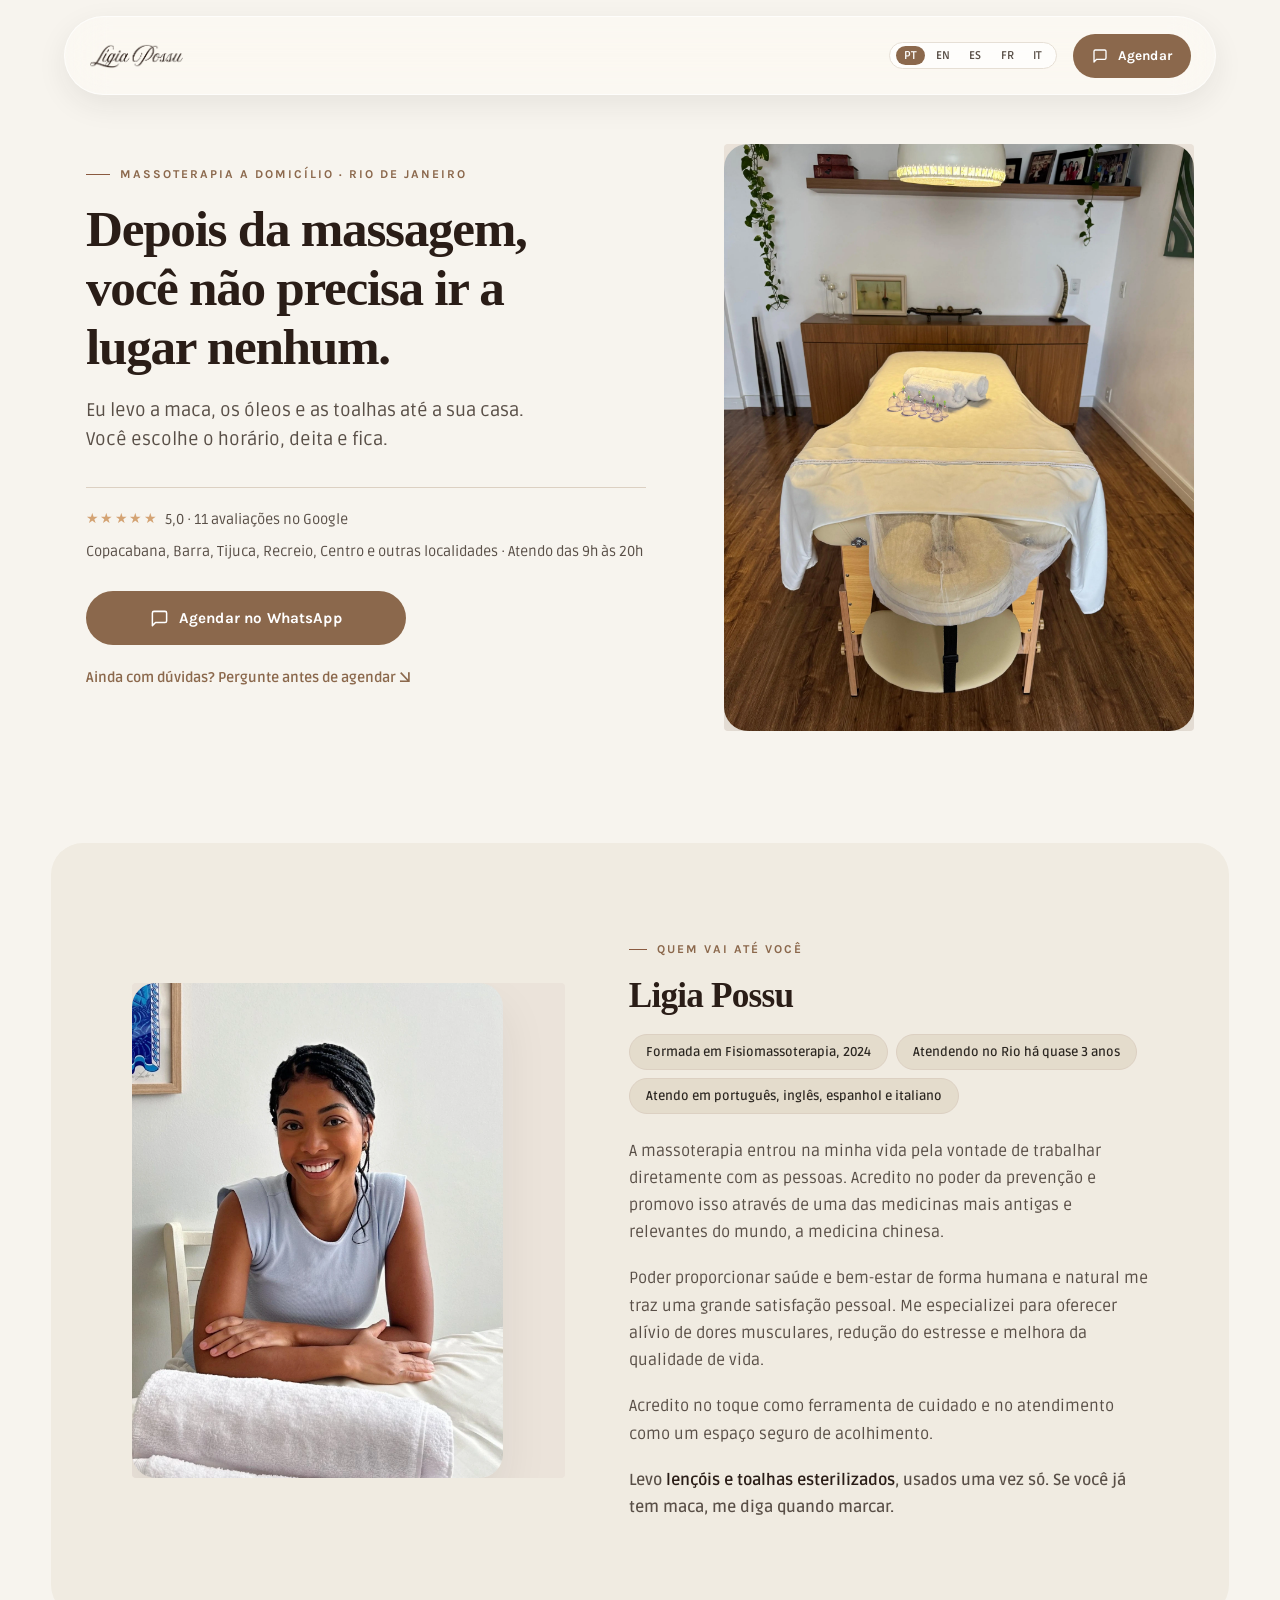
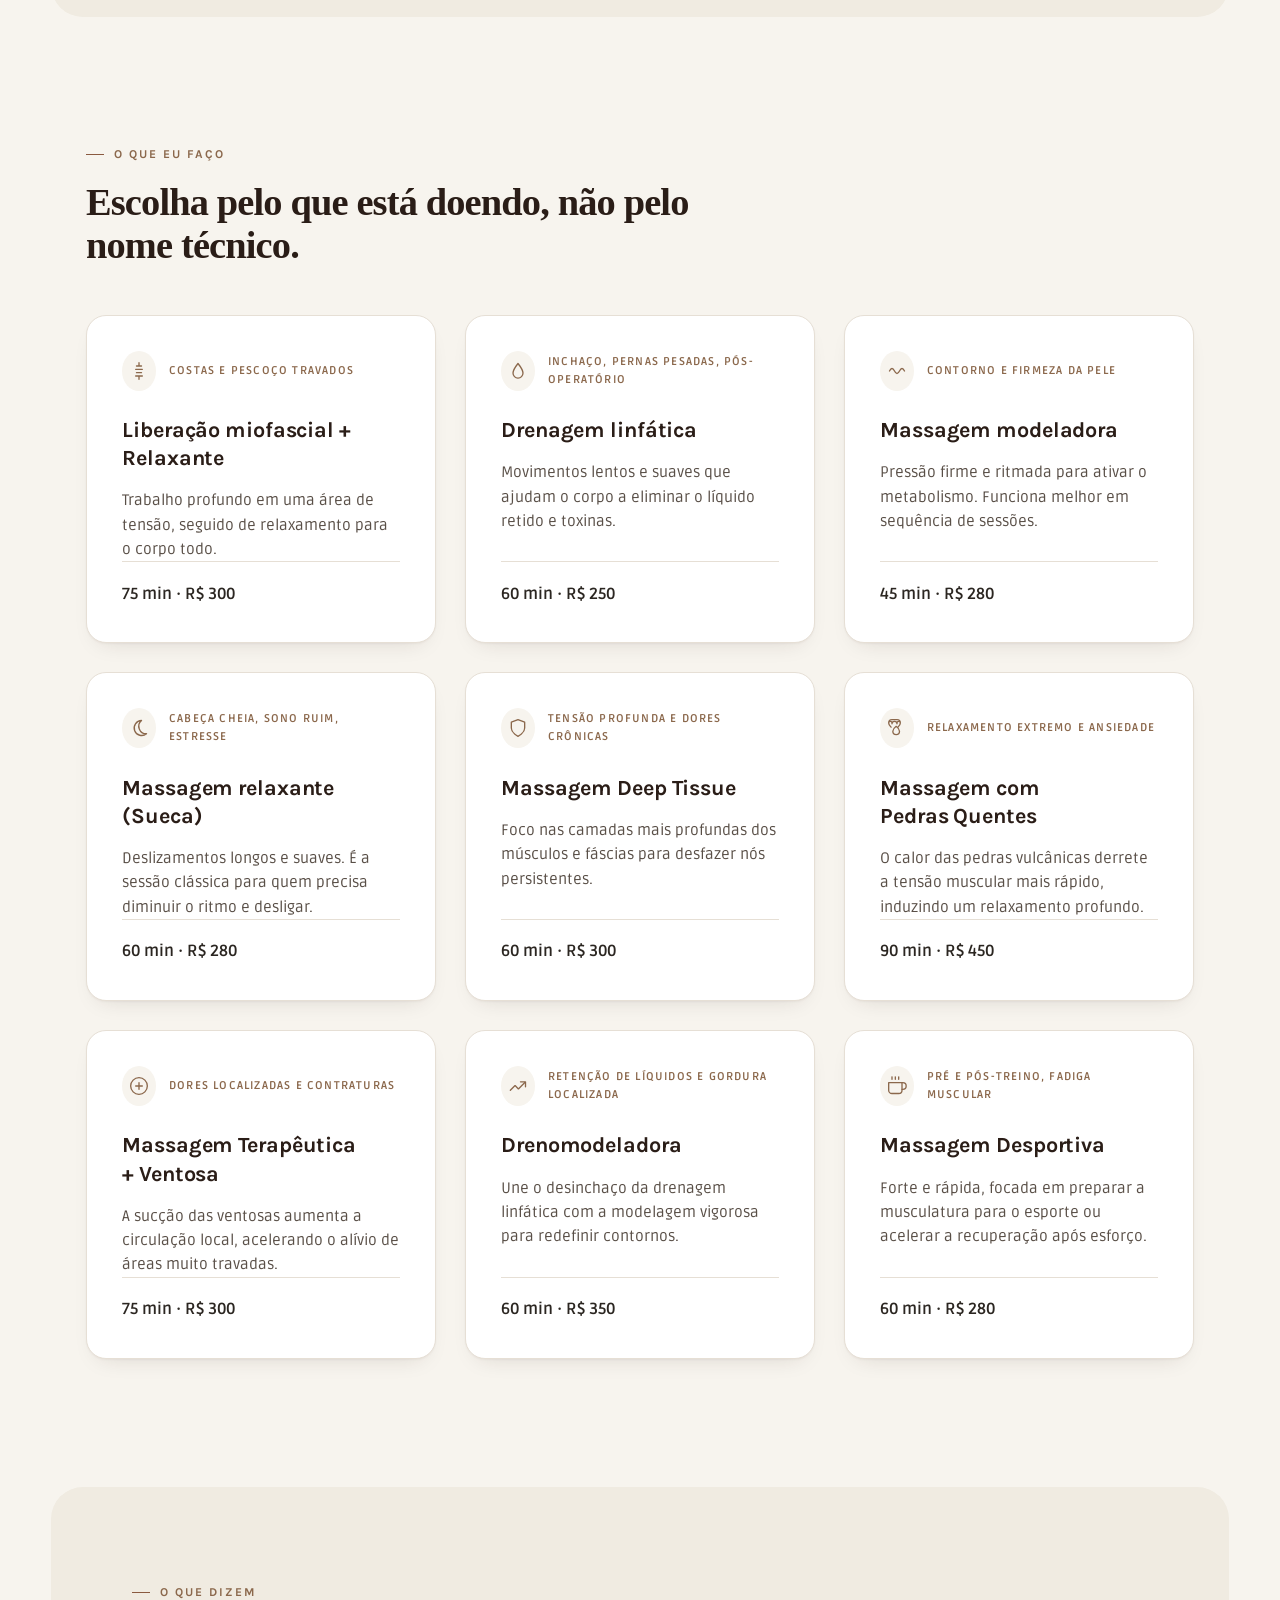
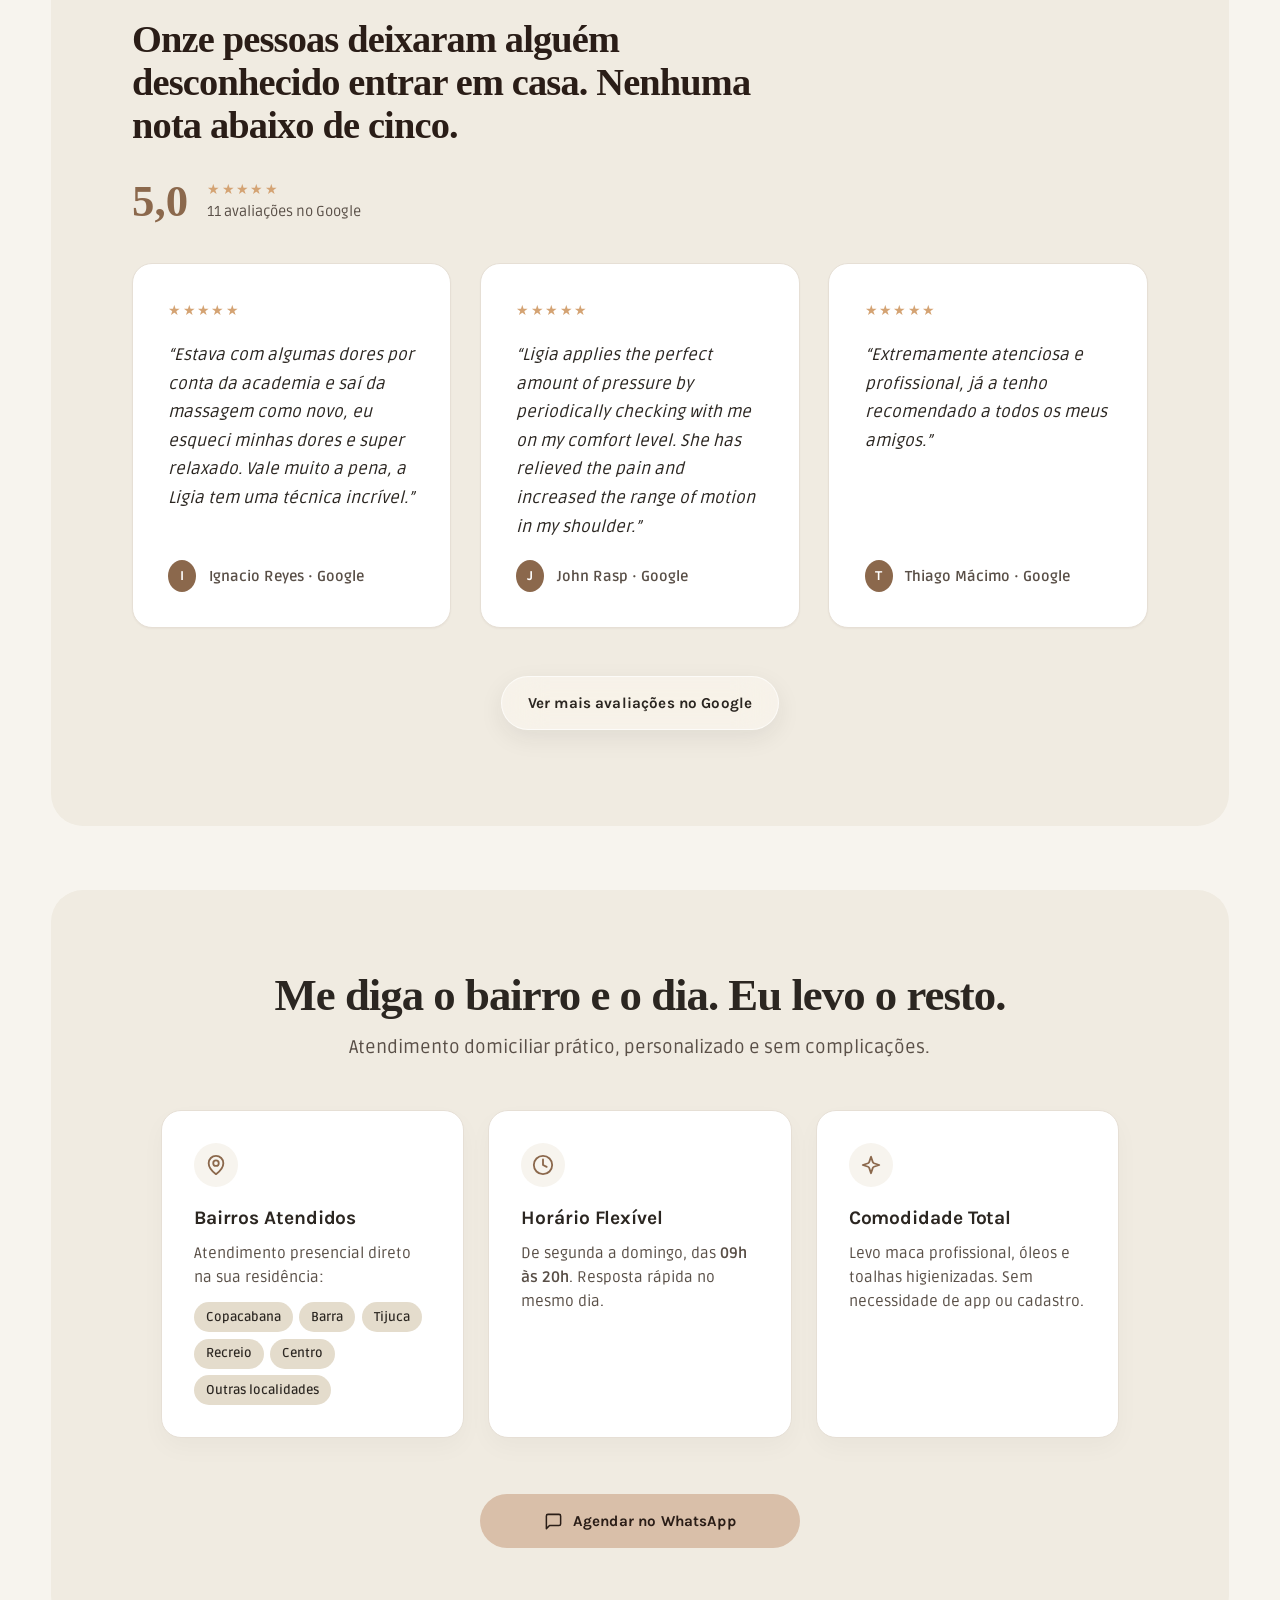
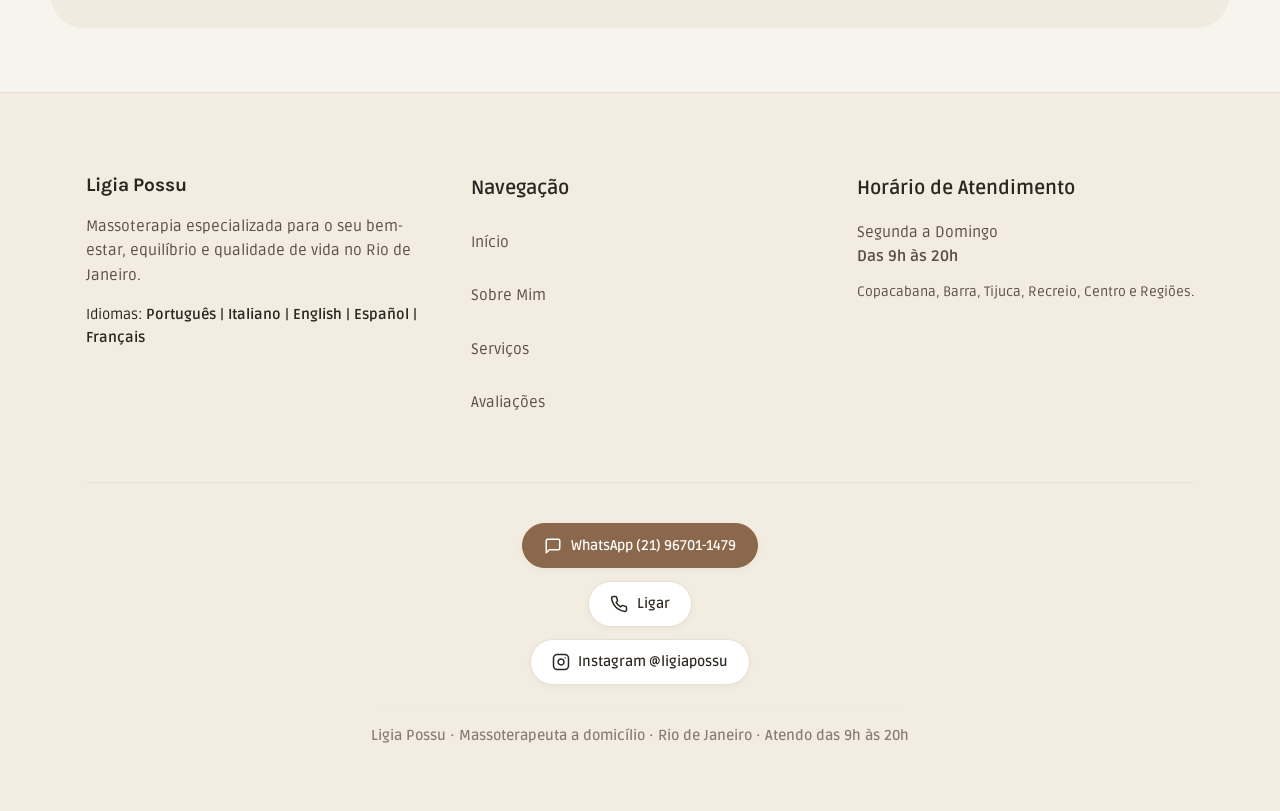
==== commit 7c4bc115: "Update index.html" ====
--- a/index.html
+++ b/index.html
@@ -592,6 +592,22 @@
   @media (max-width: 768px) {
     .dock { display: block; }
     body { padding-bottom: 90px; }
+
+    .final-flow-grid {
+      grid-template-columns: 1fr;
+      justify-items: center;
+    }
+
+    .final-card {
+      width: 100%;
+      max-width: 420px;
+      text-align: center;
+      align-items: center;
+    }
+
+    .location-tags-mini {
+      justify-content: center;
+    }
   }
 </style>
 </head>
@@ -856,7 +872,7 @@
           <span class="tag-mini">Tijuca</span>
           <span class="tag-mini">Recreio</span>
           <span class="tag-mini">Centro</span>
-
+          <span class="tag-mini" data-i18n="final_area_other">Outras localidades</span>
         </div>
       </div>
 
@@ -999,6 +1015,7 @@
       final_title: "Me diga o bairro e o dia. Eu levo o resto.",
       final_lede: "Atendimento domiciliar prático, personalizado e sem complicações.",
       final_card1_title: "Bairros Atendidos",
+      final_area_other: "Outras localidades",
       final_card1_desc: "Atendimento presencial direto na sua residência:",
       final_card2_title: "Horário Flexível",
       final_card2_desc: "De segunda a domingo, das <strong>09h às 20h</strong>. Resposta rápida no mesmo dia.",
@@ -1074,6 +1091,7 @@
       final_title: "Tell me the neighborhood and day. I bring the rest.",
       final_lede: "Practical, personalized, and hassle-free at-home service.",
       final_card1_title: "Neighborhoods Covered",
+      final_area_other: "Other locations",
       final_card1_desc: "In-person service directly at your residence:",
       final_card2_title: "Flexible Hours",
       final_card2_desc: "Monday to Sunday, <strong>9am to 8pm</strong>. Fast same-day response.",
@@ -1149,6 +1167,7 @@
       final_title: "Dime el barrio y el día. Yo llevo el resto.",
       final_lede: "Atención a domicilio práctica, personalizada y sin complicaciones.",
       final_card1_title: "Barrios Atendidos",
+      final_area_other: "Otras localidades",
       final_card1_desc: "Atención presencial directamente en tu residencia:",
       final_card2_title: "Horario Flexible",
       final_card2_desc: "De lunes a domingo, de <strong>9h a 20h</strong>. Respuesta rápida el mismo día.",
@@ -1224,6 +1243,7 @@
       final_title: "Dites-moi le quartier et le jour. J'apporte le reste.",
       final_lede: "Service à domicile pratique, personnalisé et sans tracas.",
       final_card1_title: "Quartiers Desservis",
+      final_area_other: "Autres localités",
       final_card1_desc: "Intervention directe à votre domicile :",
       final_card2_title: "Horaires Flexibles",
       final_card2_desc: "Du lundi au dimanche, de <strong>9h à 20h</strong>. Réponse rapide le jour mesmo.",
@@ -1299,6 +1319,7 @@
       final_title: "Dimmi il quartiere e il giorno. Porto io il resto.",
       final_lede: "Servizio a domicilio pratico, personalizzato e senza complicazioni.",
       final_card1_title: "Quartieri Serviti",
+      final_area_other: "Altre località",
       final_card1_desc: "Servizio direttamente a casa tua:",
       final_card2_title: "Orari Flessibili",
       final_card2_desc: "Da lunedì a domenica, dalle <strong>9:00 alle 20:00</strong>. Risposta rapida in giornata.",
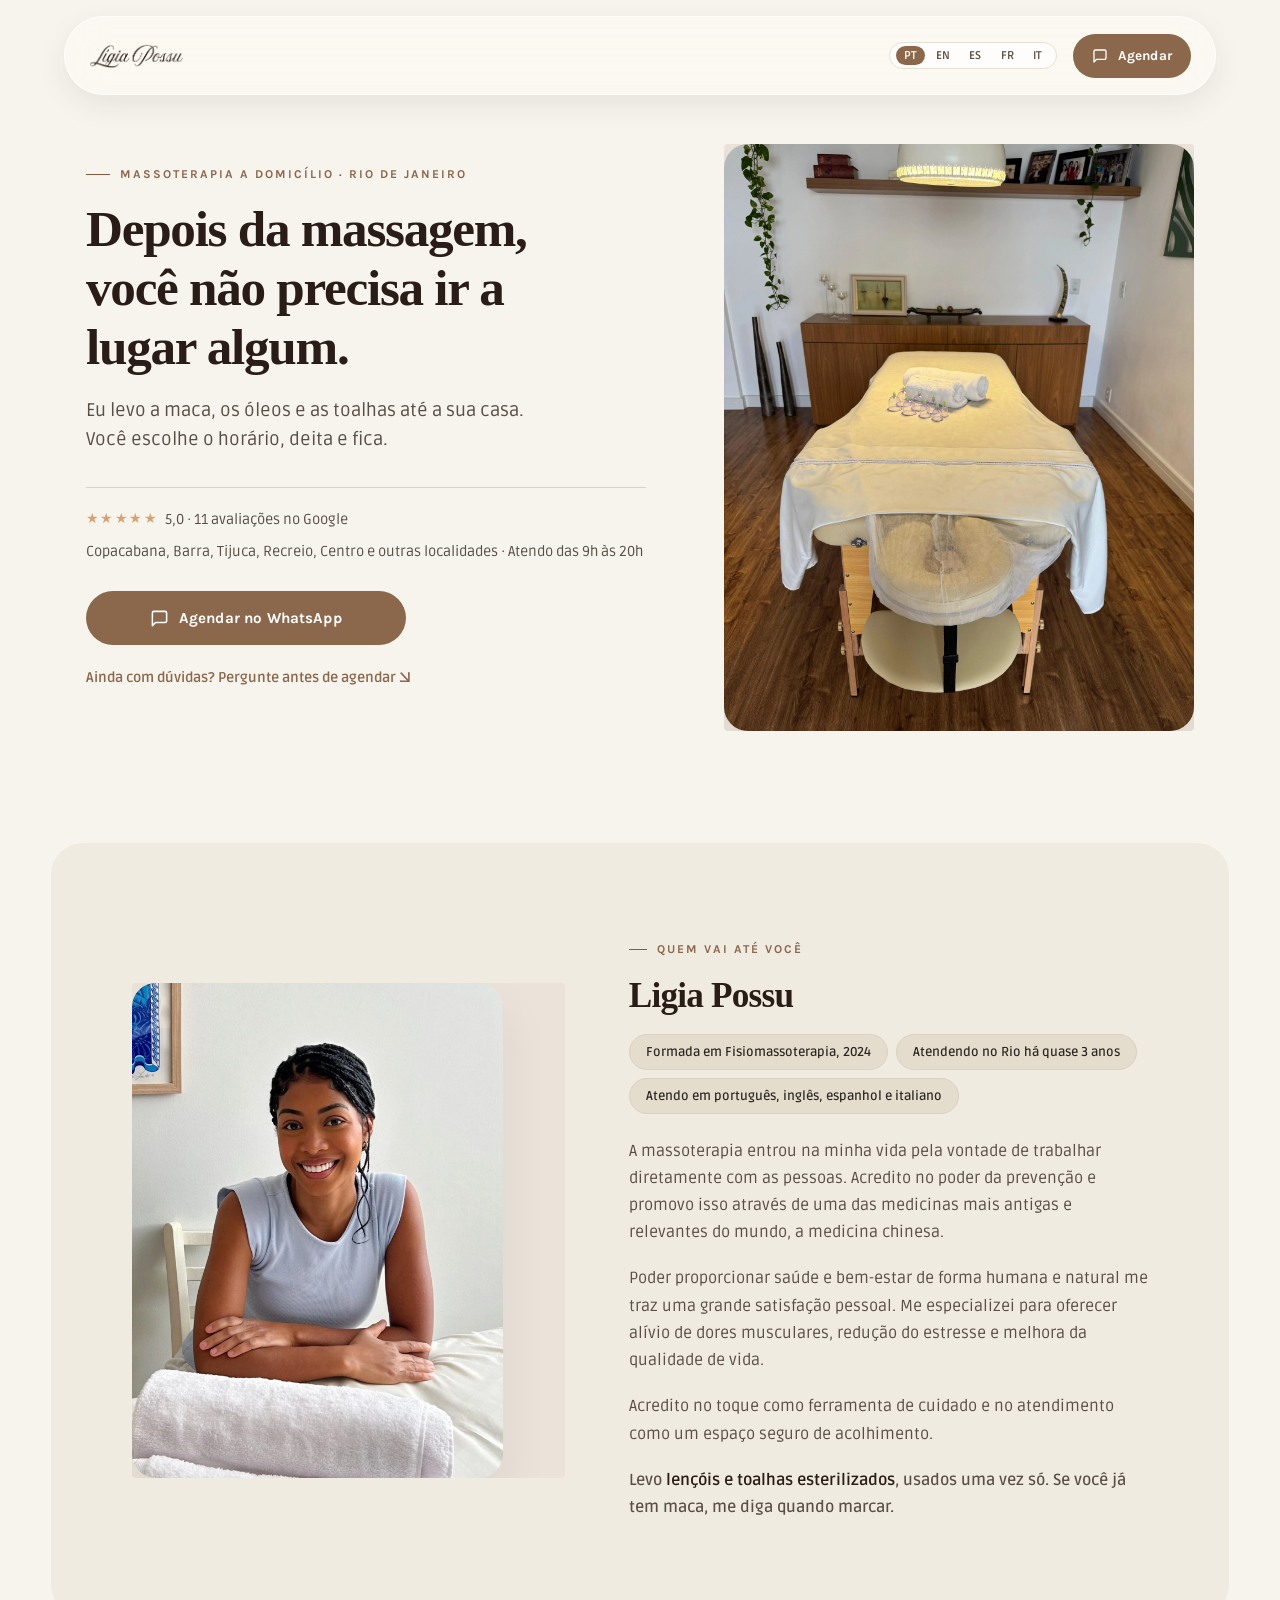
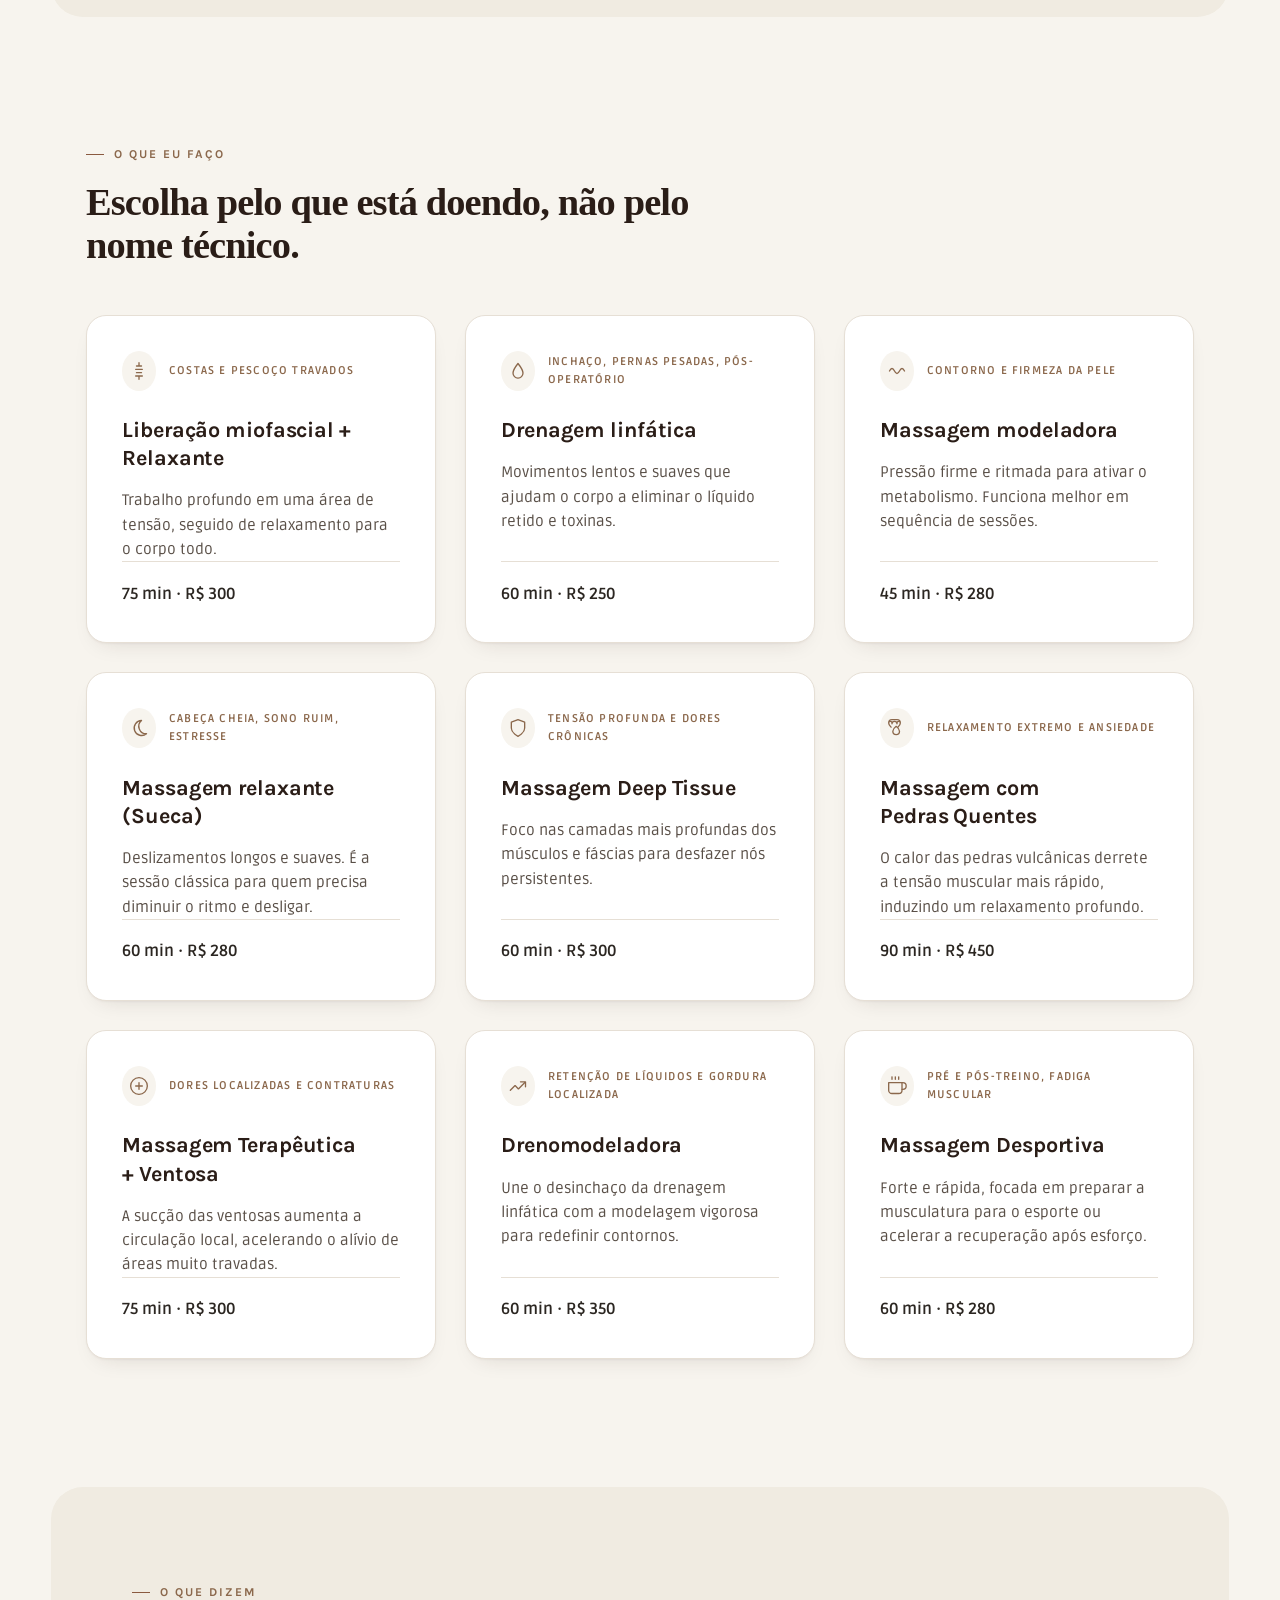
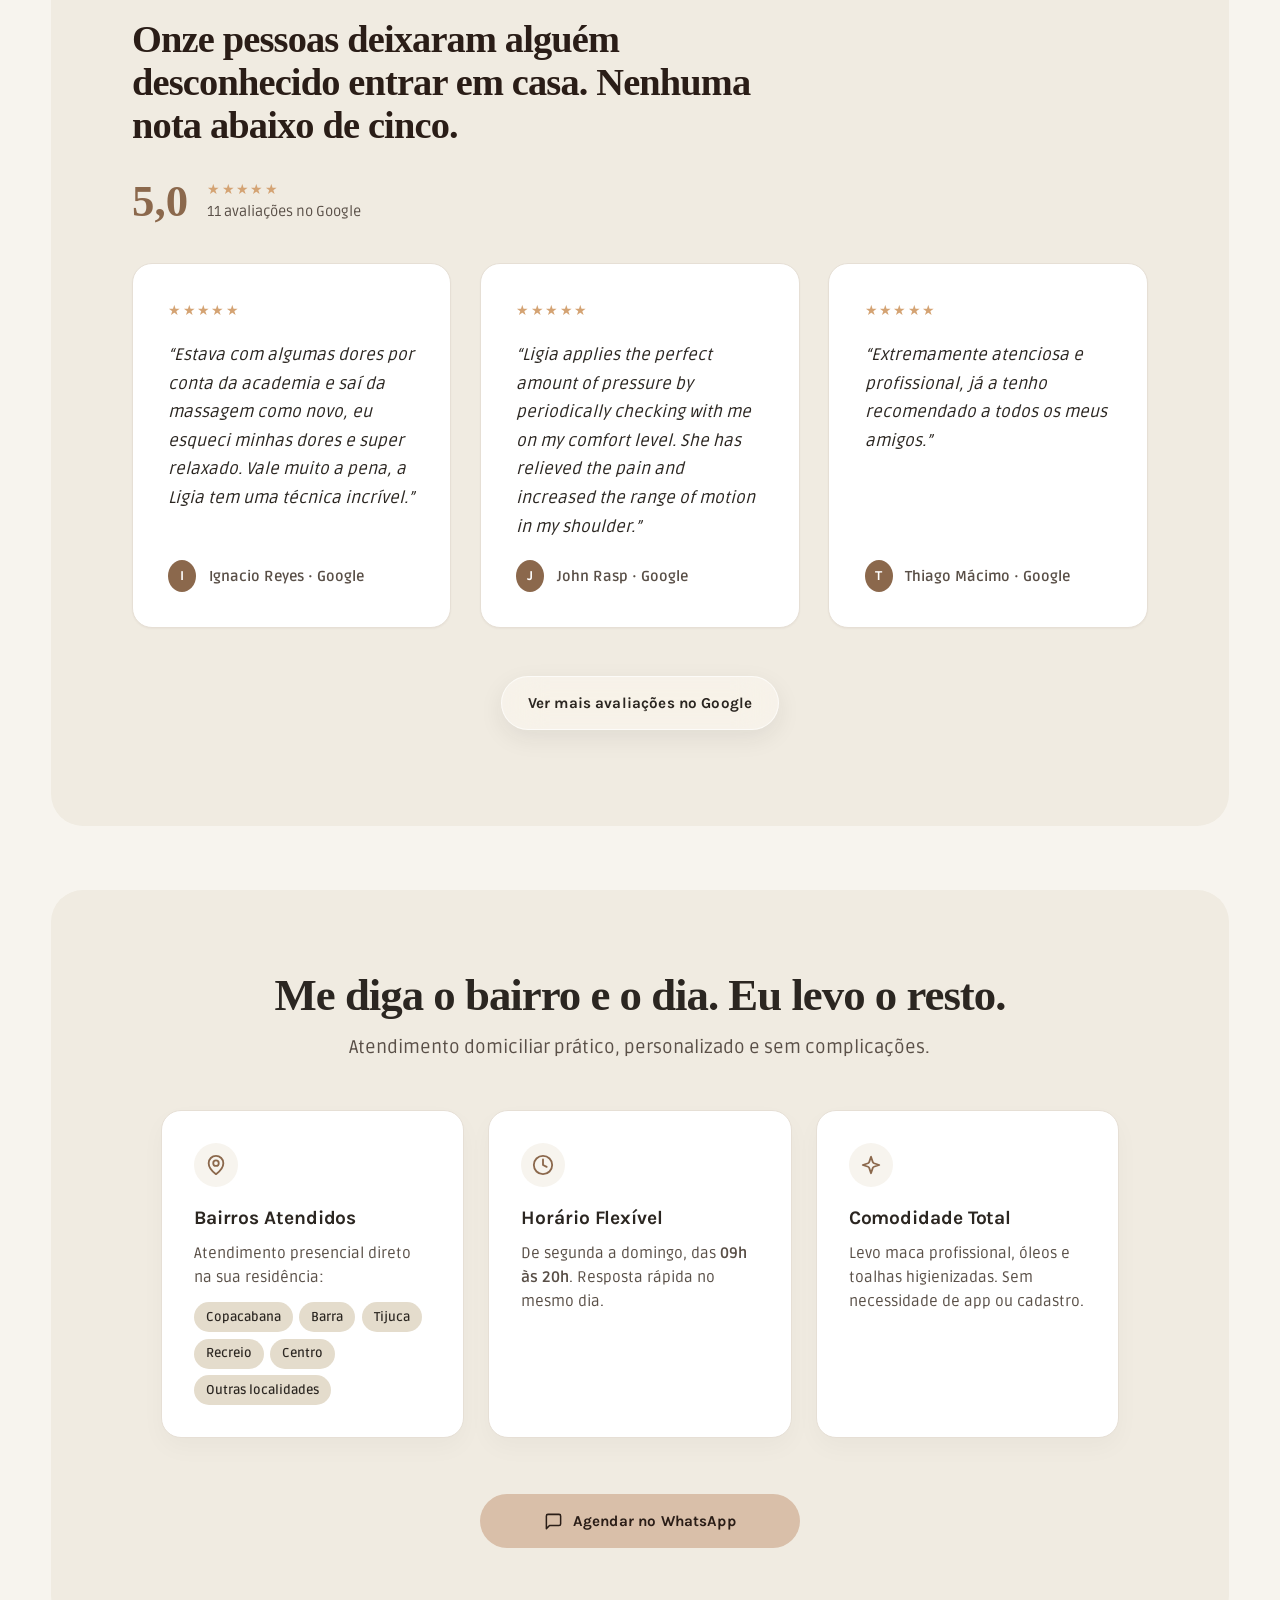
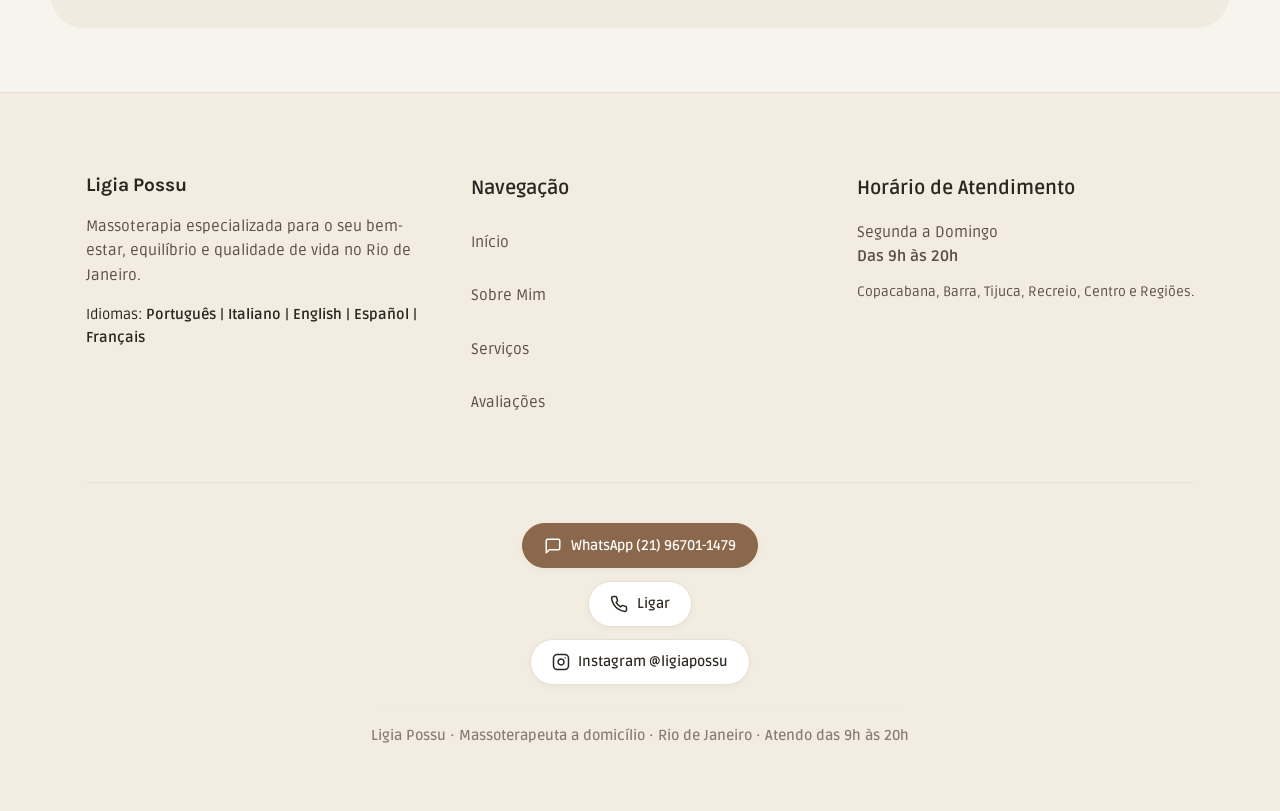
==== commit 4679bccd: "Update index.html" ====
--- a/index.html
+++ b/index.html
@@ -553,10 +553,12 @@
   }
 
   .google-review-btn:hover {
-    background: rgba(255, 255, 255, 0.52) !important;
+    background: rgba(255, 255, 255, 0.58) !important;
     color: var(--text-main) !important;
-    border-color: rgba(255, 255, 255, 0.8) !important;
-    box-shadow: 0 12px 28px rgba(43, 38, 33, 0.1);
+    border-color: rgba(255, 255, 255, 0.85) !important;
+    text-decoration: none !important;
+    transform: translateY(-2px);
+    box-shadow: 0 12px 28px rgba(43, 38, 33, 0.13);
   }
 
   .btn-sm {
@@ -640,7 +642,7 @@
     <div class="hero-grid">
       <div class="hero-text">
         <p class="eyebrow" data-i18n="hero_eyebrow">MASSOTERAPIA A DOMICÍLIO · RIO DE JANEIRO</p>
-        <h1 data-i18n="hero_title">Depois da massagem, você não precisa ir a lugar nenhum.</h1>
+        <h1 data-i18n="hero_title">Depois da massagem, você não precisa ir a lugar algum.</h1>
         <p class="lede" data-i18n="hero_lede">Eu levo a maca, os óleos e as toalhas até a sua casa. Você escolhe o horário, deita e fica.</p>
         <div class="trust" style="margin-bottom: 1.8rem; font-size: 0.9rem; color: var(--text-muted);">
           <span class="trust-item"><span class="stars" aria-hidden="true" style="color: #d4a373;">★★★★★</span> <span data-i18n="hero_trust_reviews">5,0 · 11 avaliações no Google</span></span><br>
@@ -962,7 +964,7 @@
       brand_subtitle: "Massoterapia · por Ligia Possu",
       nav_schedule: "Agendar",
       hero_eyebrow: "MASSOTERAPIA A DOMICÍLIO · RIO DE JANEIRO",
-      hero_title: "Depois da massagem, você não precisa ir a lugar nenhum.",
+      hero_title: "Depois da massagem, você não precisa ir a lugar algum.",
       hero_lede: "Eu levo a maca, os óleos e as toalhas até a sua casa. Você escolhe o horário, deita e fica.",
       hero_trust_reviews: "5,0 · 11 avaliações no Google",
       hero_trust_areas: "Copacabana, Barra, Tijuca, Recreio, Centro e outras localidades · Atendo das 9h às 20h",
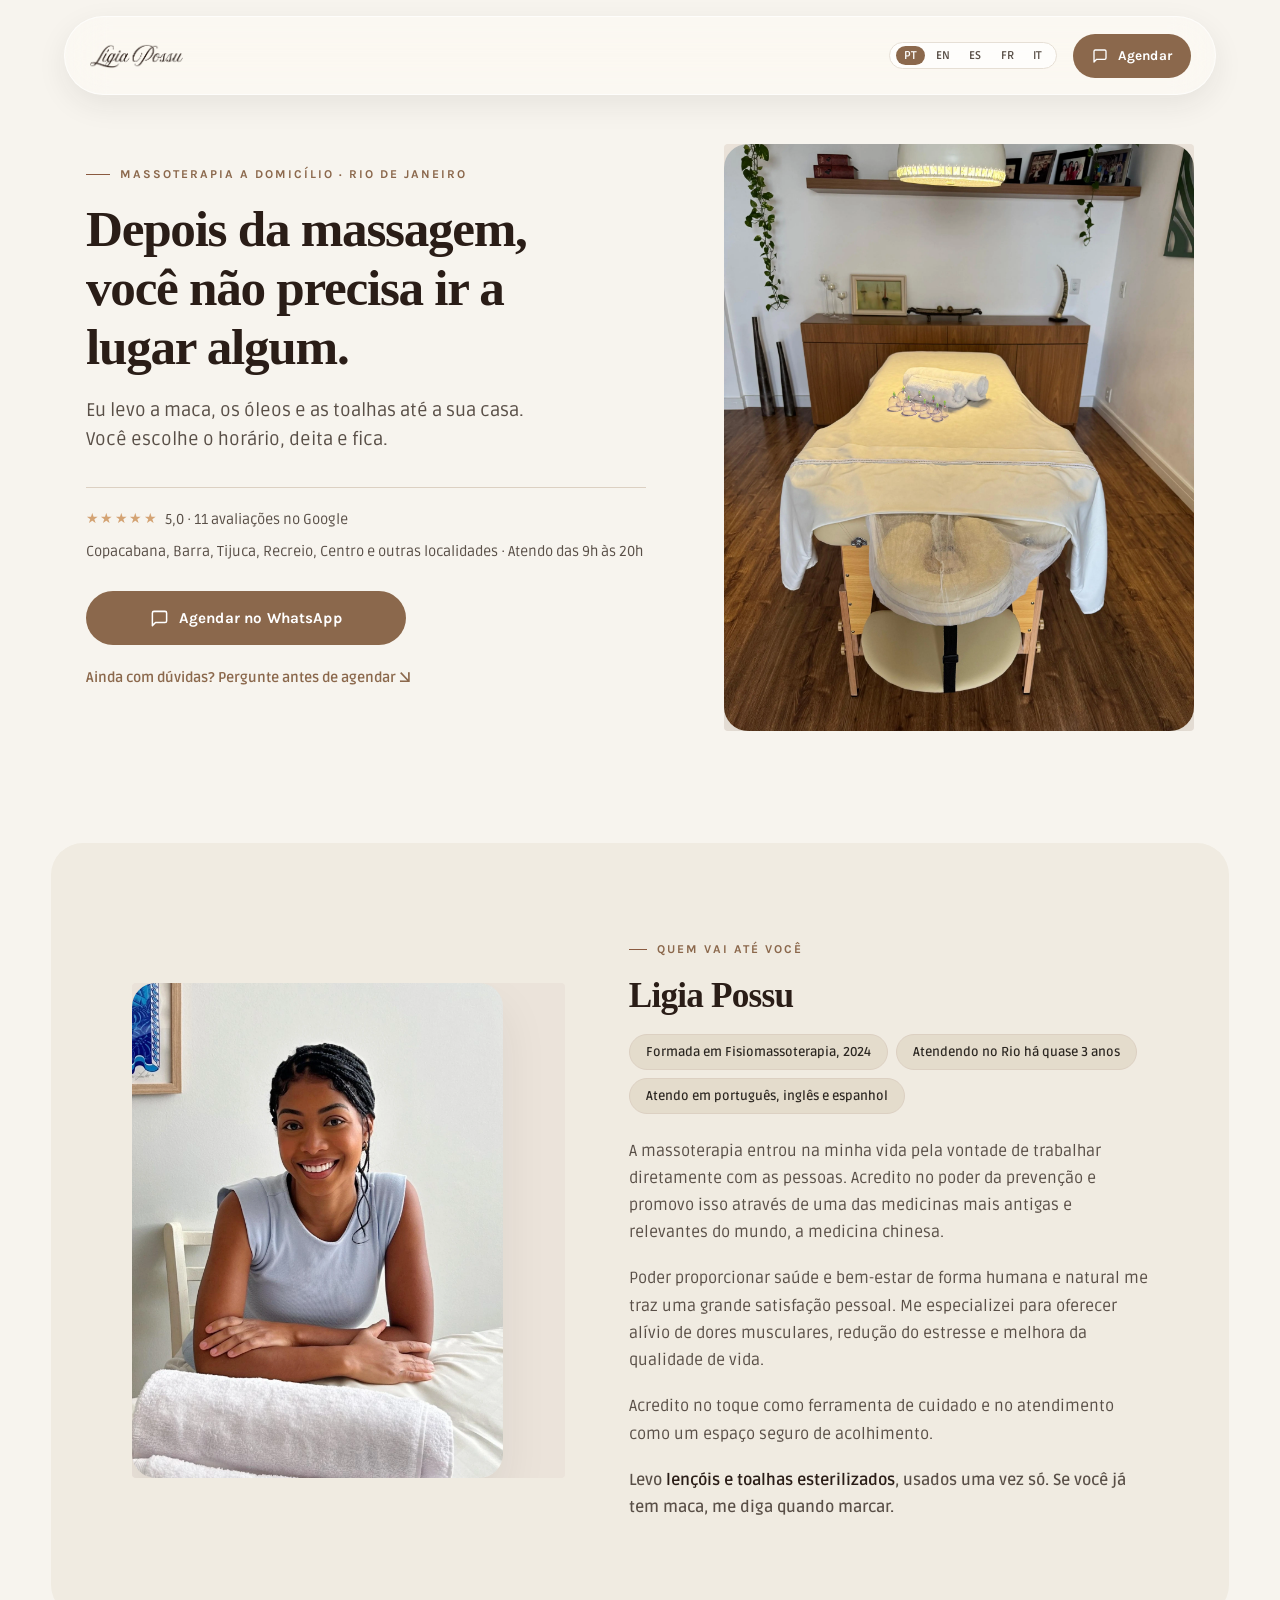
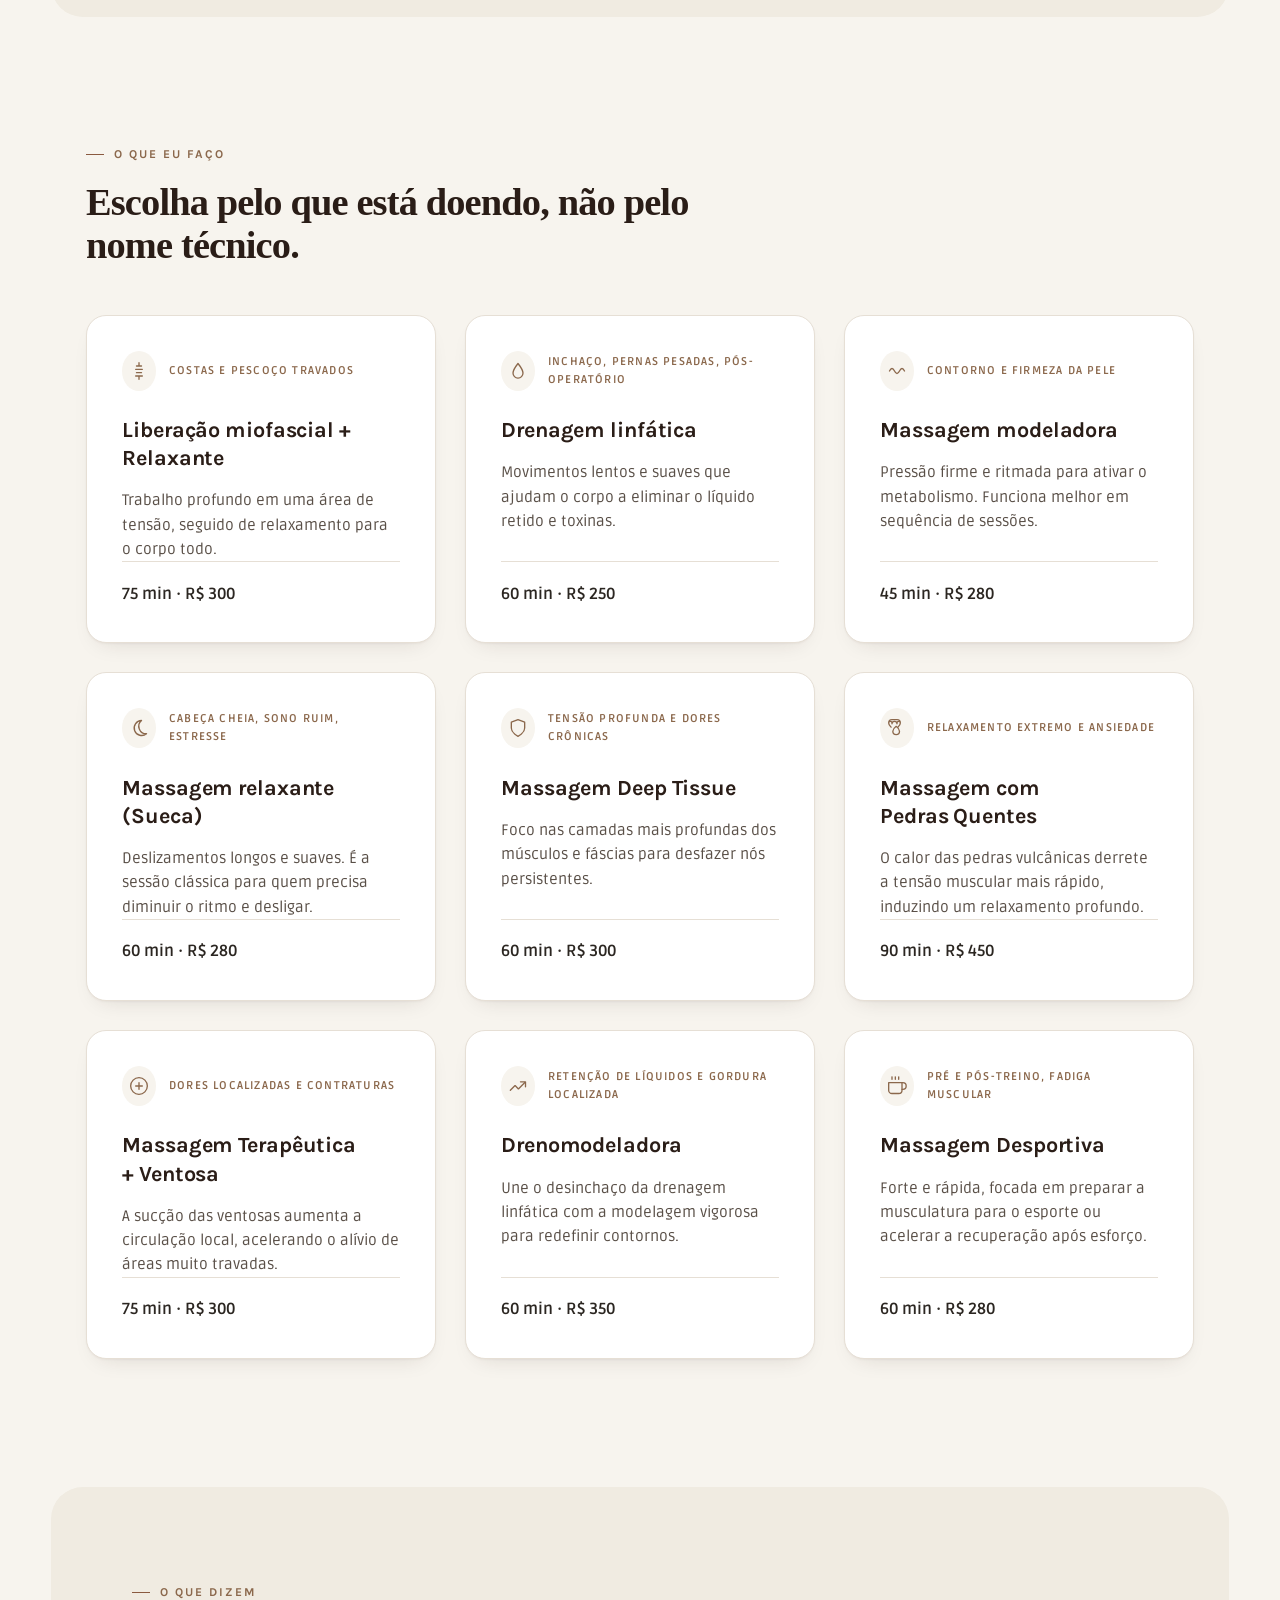
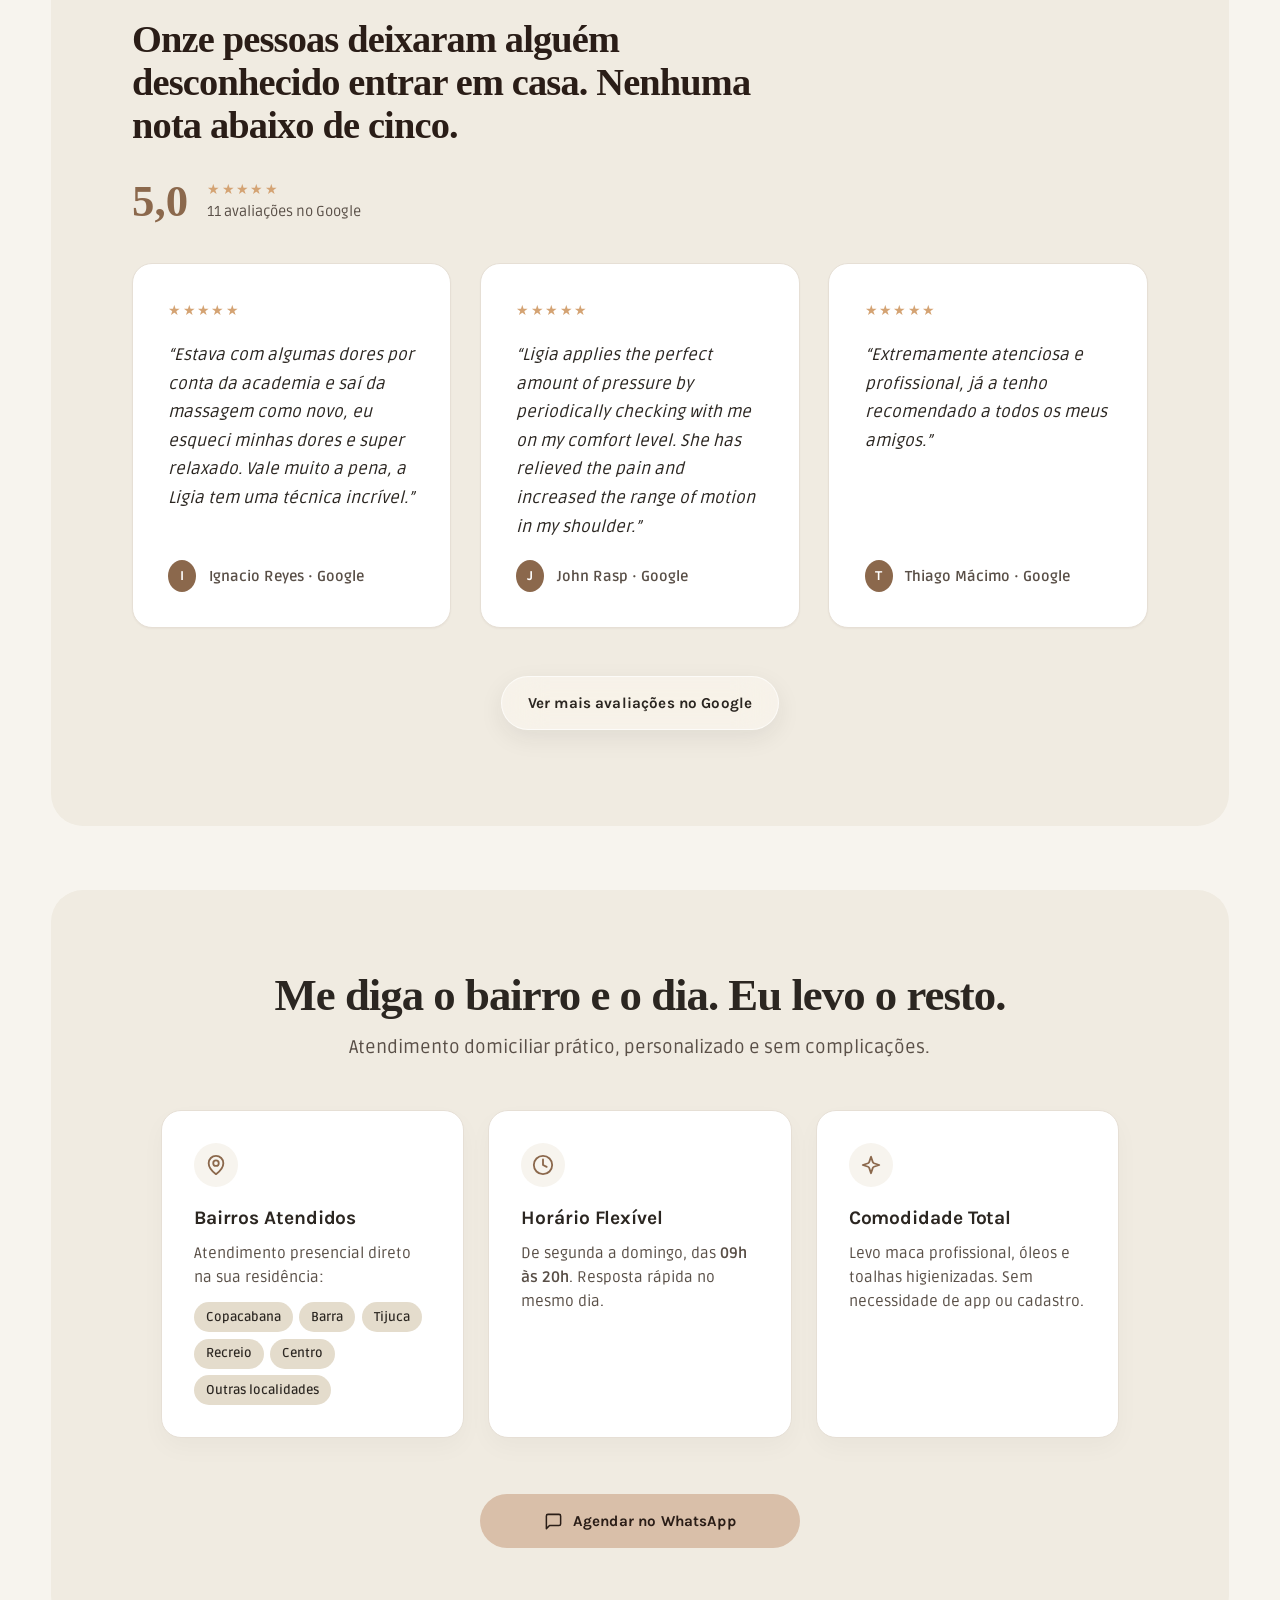
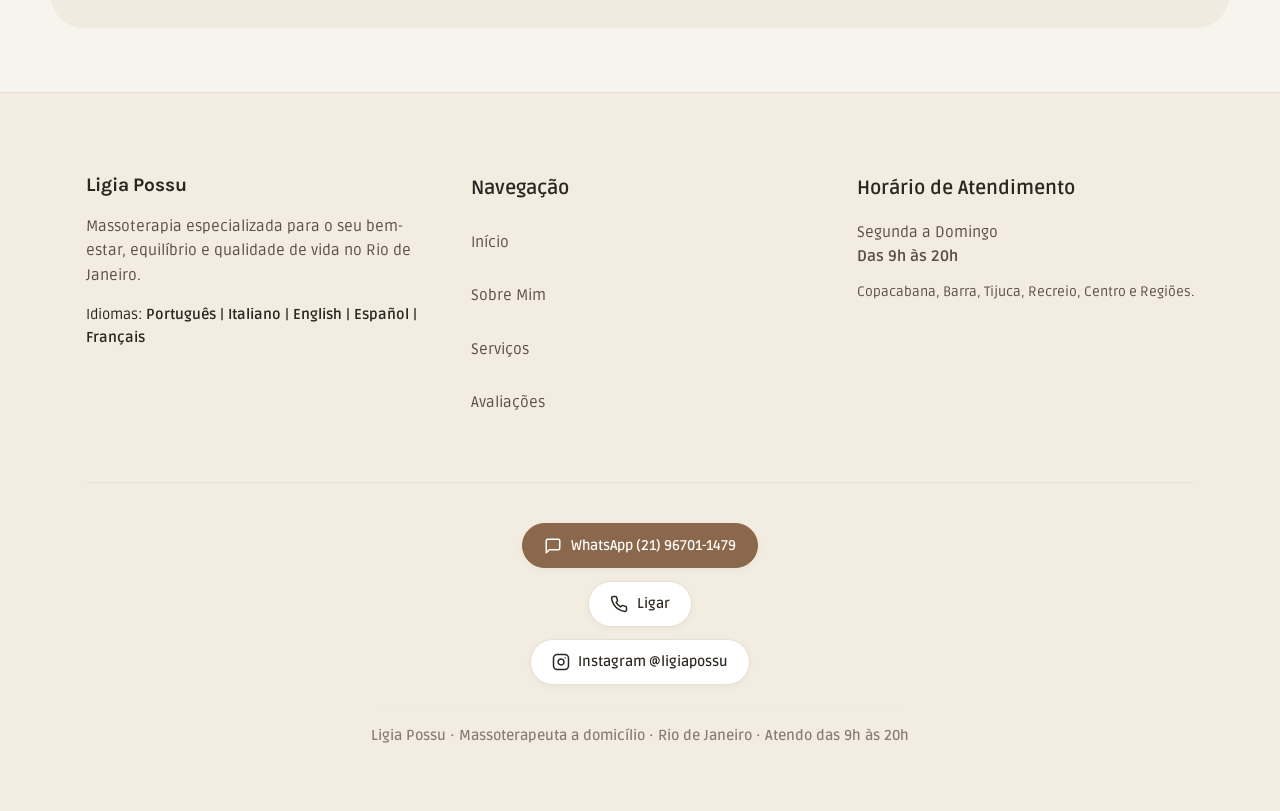
==== commit 1cf7fc04: "Update index.html" ====
--- a/index.html
+++ b/index.html
@@ -673,7 +673,7 @@
         <div class="chips">
           <span class="chip" data-i18n="about_chip_1">Formada em Fisiomassoterapia, 2024</span>
           <span class="chip" data-i18n="about_chip_2">Atendendo no Rio há quase 3 anos</span>
-          <span class="chip" data-i18n="about_chip_3">Atendo em português, inglês, espanhol e italiano</span>
+          <span class="chip" data-i18n="about_chip_3">Atendo em português, inglês e espanhol</span>
         </div>
         <p data-i18n="about_p1">A massoterapia entrou na minha vida pela vontade de trabalhar diretamente com as pessoas. Acredito no poder da prevenção e promovo isso através de uma das medicinas mais antigas e relevantes do mundo, a medicina chinesa.</p>
         <p data-i18n="about_p2">Poder proporcionar saúde e bem-estar de forma humana e natural me traz uma grande satisfação pessoal. Me especializei para oferecer alívio de dores musculares, redução do estresse e melhora da qualidade de vida.</p>
@@ -973,7 +973,7 @@
       about_eyebrow: "QUEM VAI ATÉ VOCÊ",
       about_chip_1: "Formada em Fisiomassoterapia, 2024",
       about_chip_2: "Atendendo no Rio há quase 3 anos",
-      about_chip_3: "Atendo em português, inglês, espanhol e italiano",
+      about_chip_3: "Atendo em português, inglês e espanhol",
       about_p1: "A massoterapia entrou na minha vida pela vontade de trabalhar diretamente com as pessoas. Acredito no poder da prevenção e promovo isso através de uma das medicinas mais antigas e relevantes do mundo, a medicina chinesa.",
       about_p2: "Poder proporcionar saúde e bem-estar de forma humana e natural me traz uma grande satisfação pessoal. Me especializei para oferecer alívio de dores musculares, redução do estresse e melhora da qualidade de vida.",
       about_p3: "Acredito no toque como ferramenta de cuidado e no atendimento como um espaço seguro de acolhimento.",
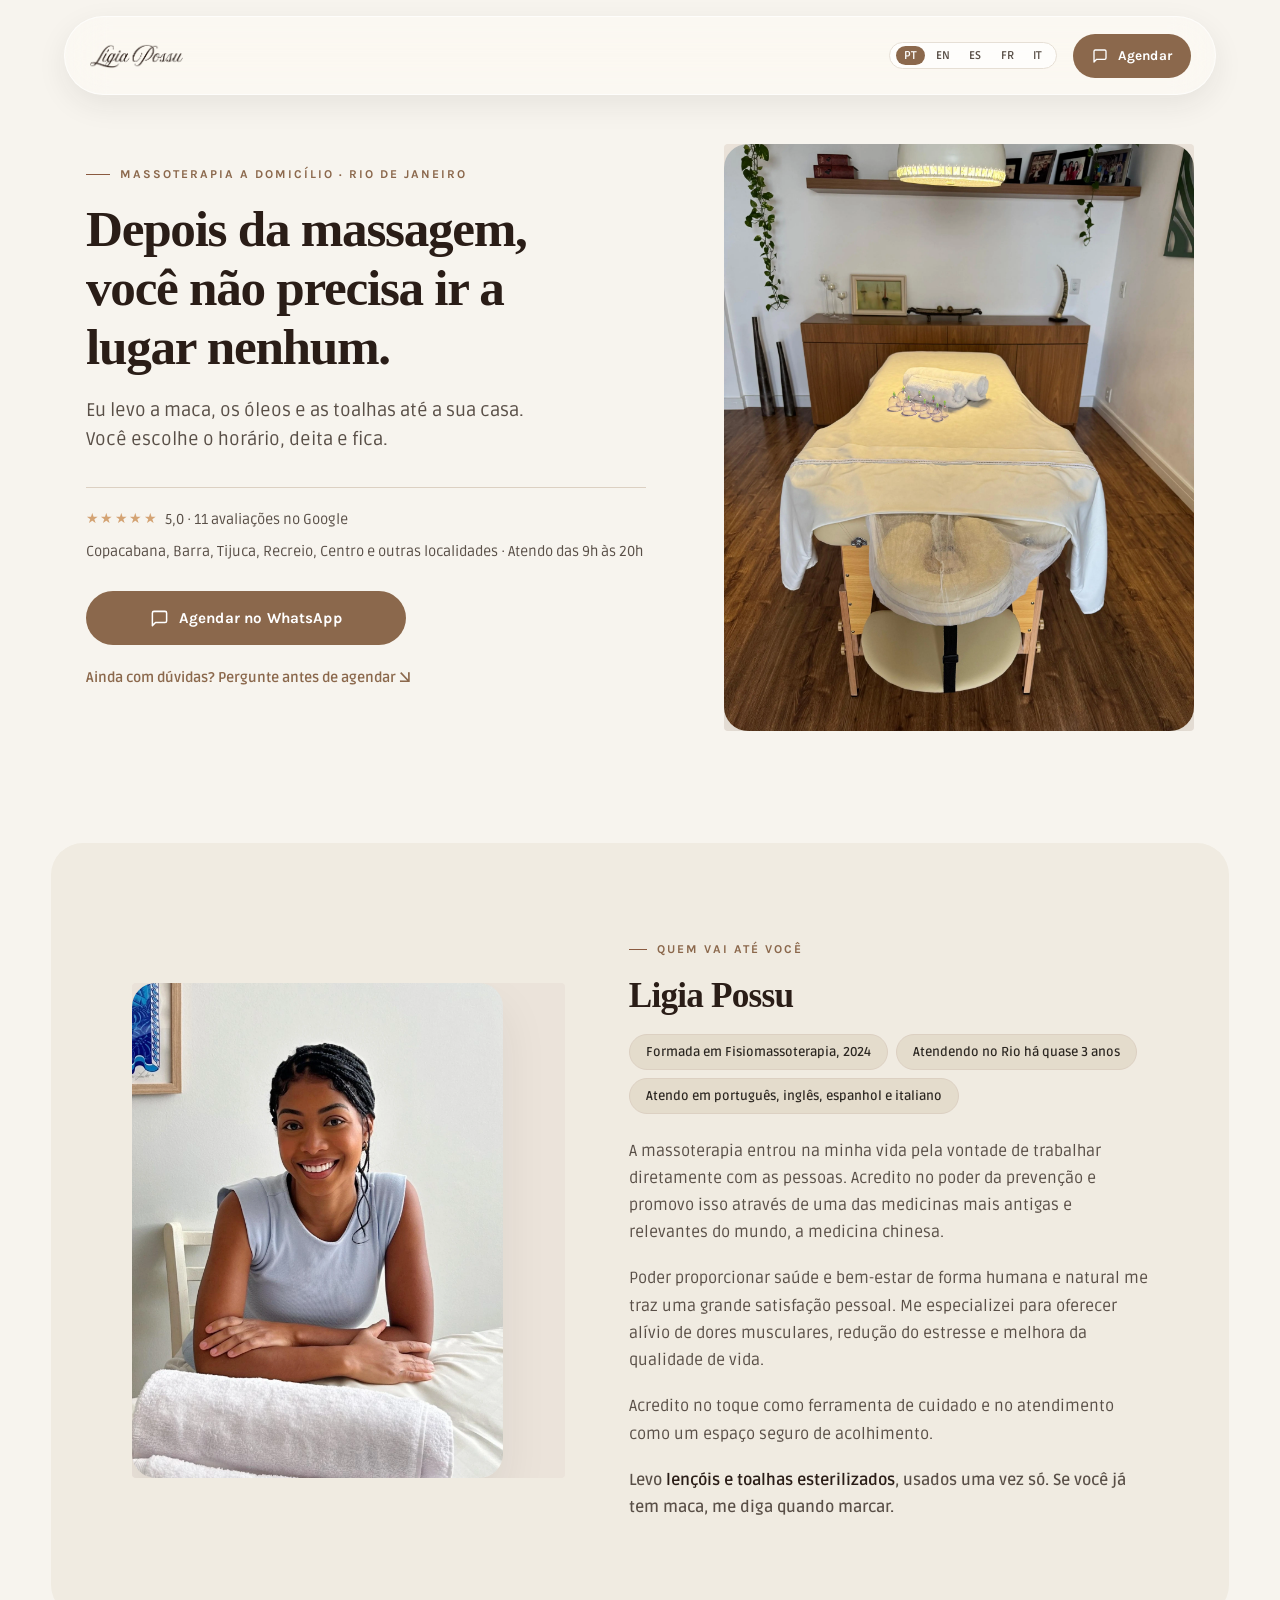
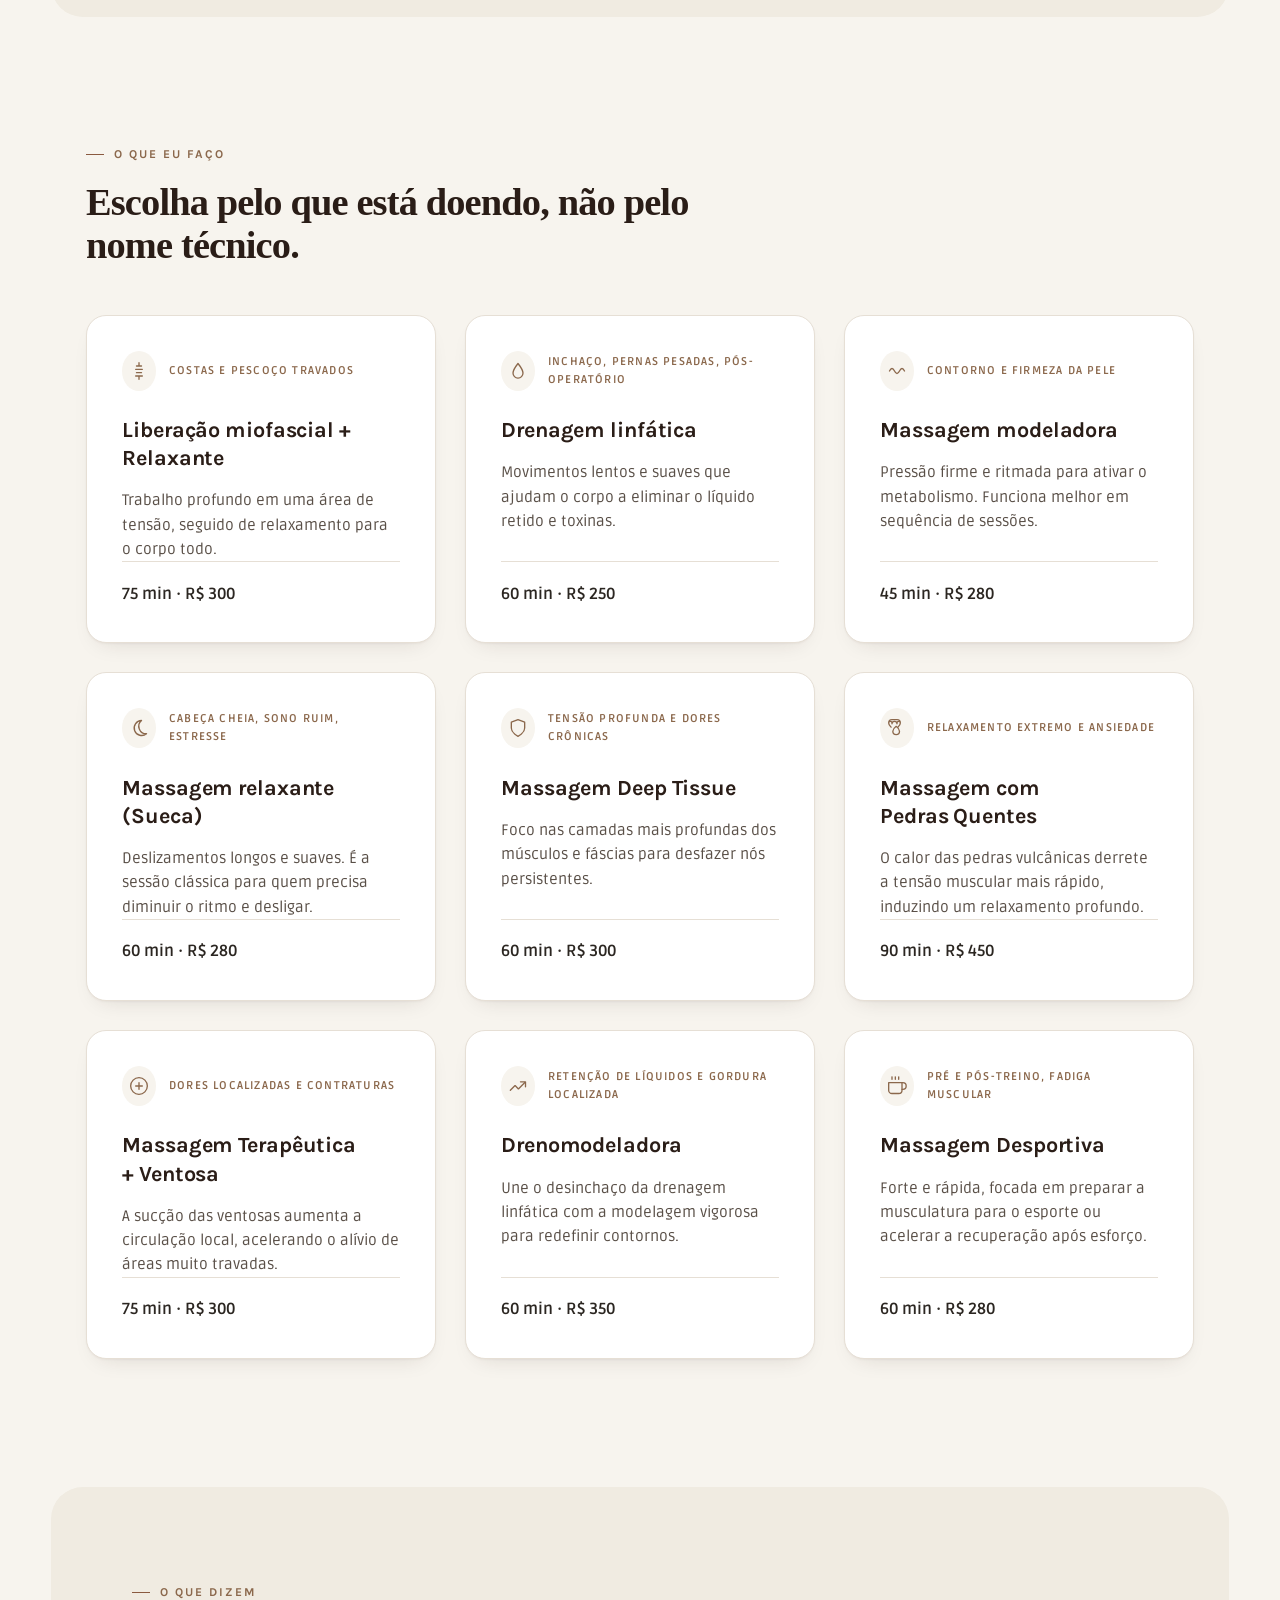
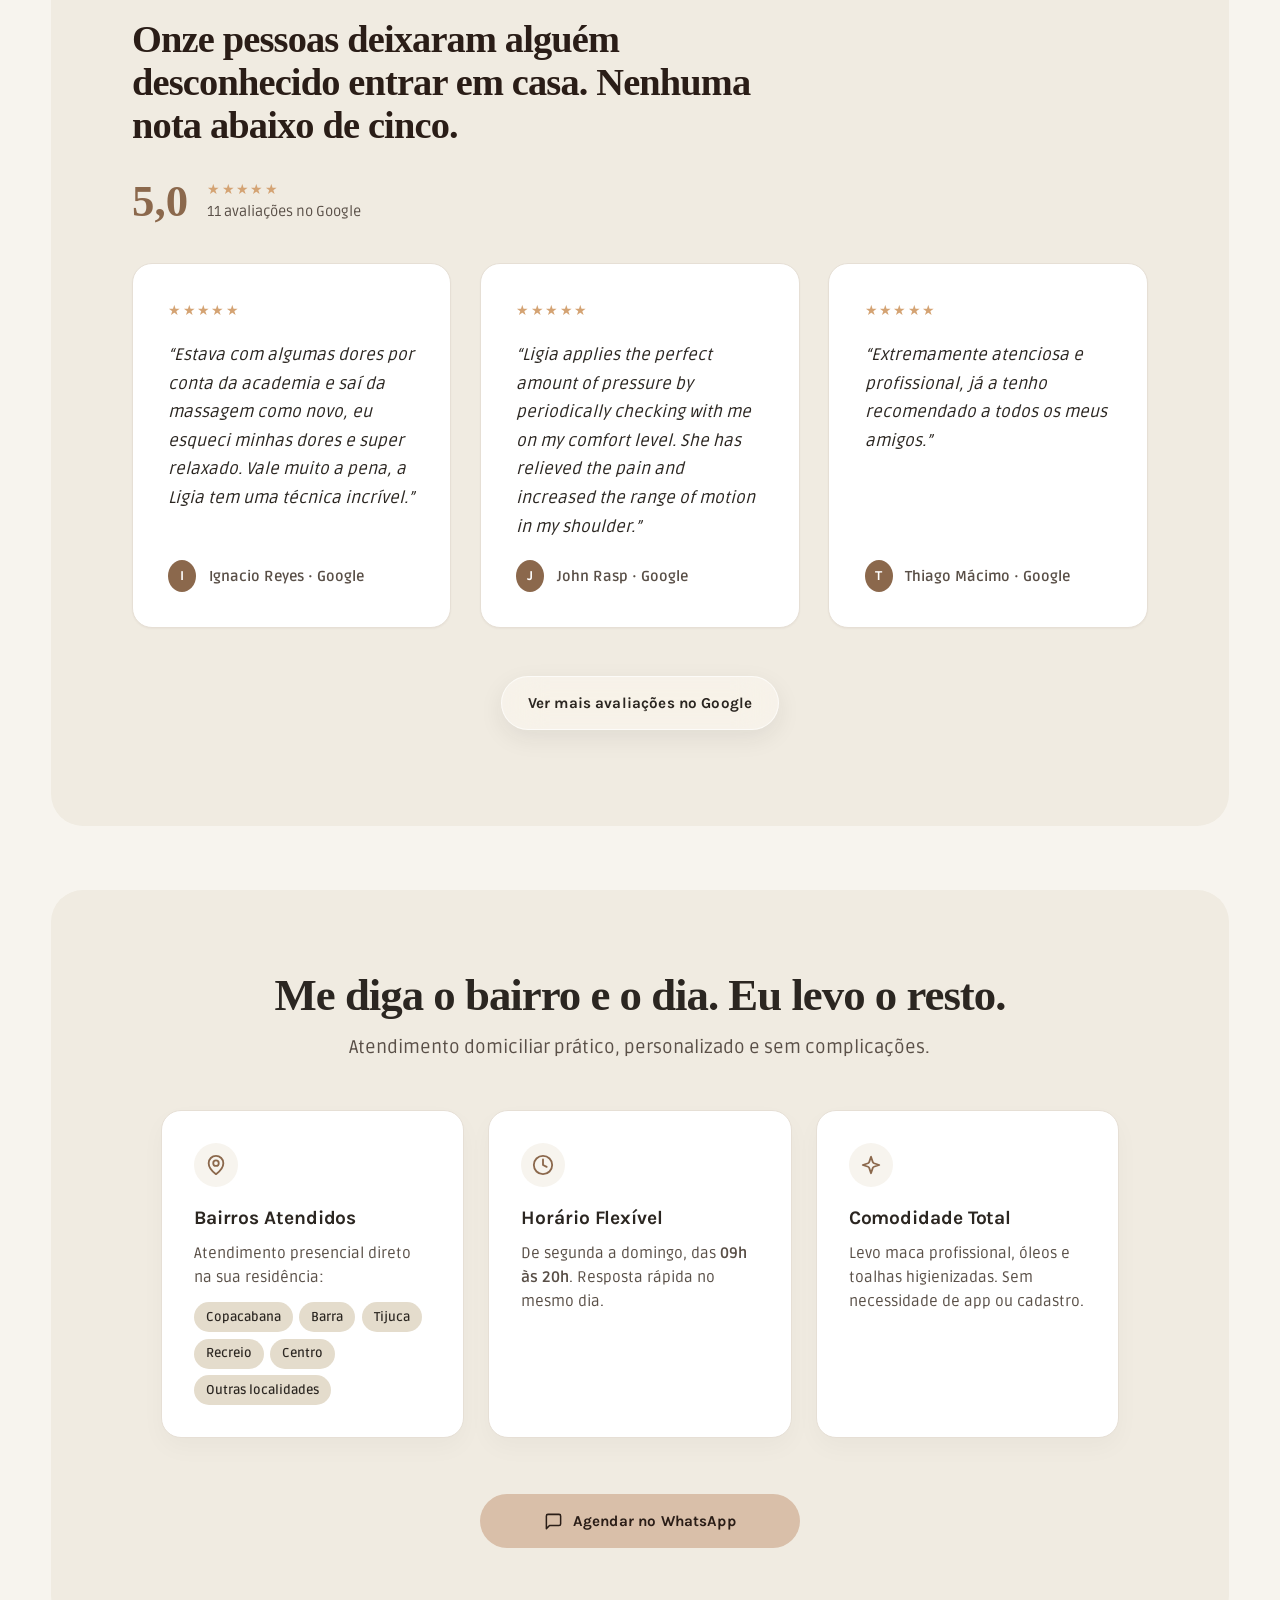
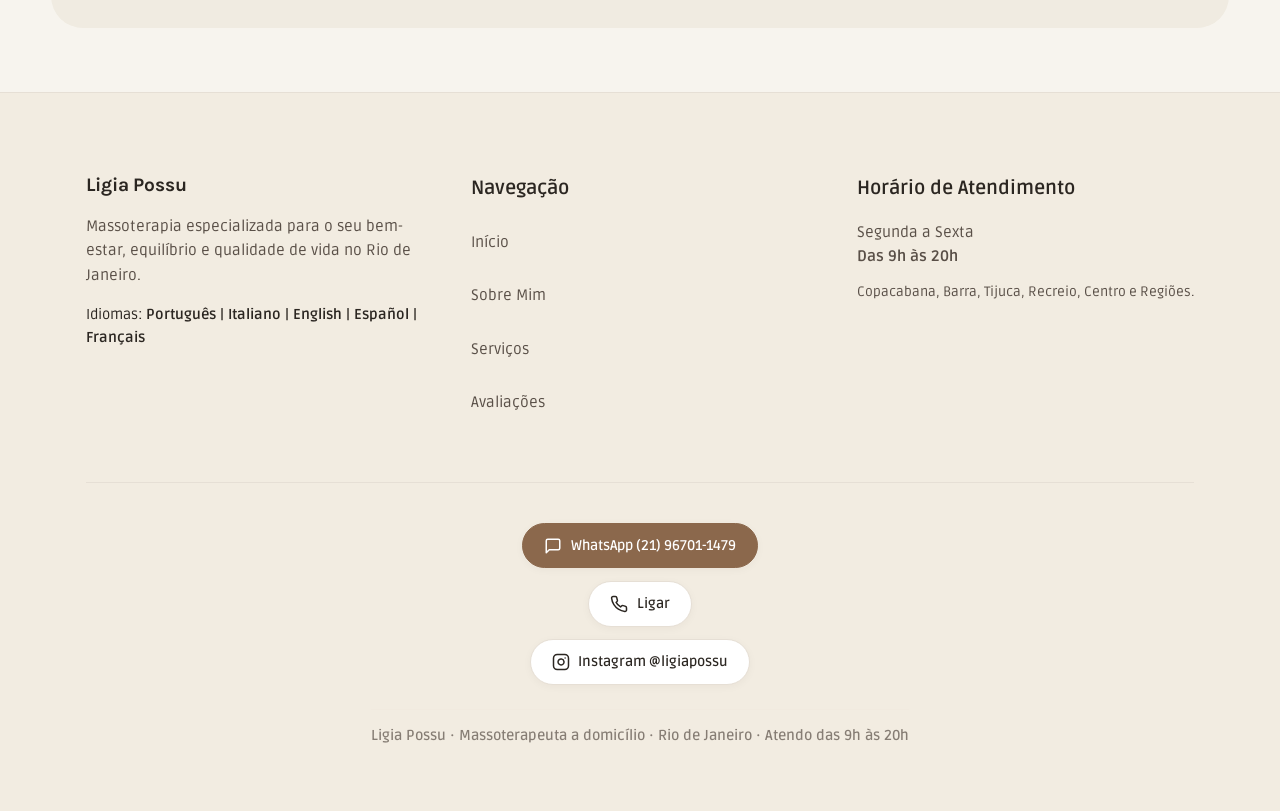
==== commit 2015f8a9: "Update index.html" ====
--- a/index.html
+++ b/index.html
@@ -642,7 +642,7 @@
     <div class="hero-grid">
       <div class="hero-text">
         <p class="eyebrow" data-i18n="hero_eyebrow">MASSOTERAPIA A DOMICÍLIO · RIO DE JANEIRO</p>
-        <h1 data-i18n="hero_title">Depois da massagem, você não precisa ir a lugar algum.</h1>
+        <h1 data-i18n="hero_title">Depois da massagem, você não precisa ir a lugar nenhum.</h1>
         <p class="lede" data-i18n="hero_lede">Eu levo a maca, os óleos e as toalhas até a sua casa. Você escolhe o horário, deita e fica.</p>
         <div class="trust" style="margin-bottom: 1.8rem; font-size: 0.9rem; color: var(--text-muted);">
           <span class="trust-item"><span class="stars" aria-hidden="true" style="color: #d4a373;">★★★★★</span> <span data-i18n="hero_trust_reviews">5,0 · 11 avaliações no Google</span></span><br>
@@ -673,7 +673,7 @@
         <div class="chips">
           <span class="chip" data-i18n="about_chip_1">Formada em Fisiomassoterapia, 2024</span>
           <span class="chip" data-i18n="about_chip_2">Atendendo no Rio há quase 3 anos</span>
-          <span class="chip" data-i18n="about_chip_3">Atendo em português, inglês e espanhol</span>
+          <span class="chip" data-i18n="about_chip_3">Atendo em português, inglês, espanhol e italiano</span>
         </div>
         <p data-i18n="about_p1">A massoterapia entrou na minha vida pela vontade de trabalhar diretamente com as pessoas. Acredito no poder da prevenção e promovo isso através de uma das medicinas mais antigas e relevantes do mundo, a medicina chinesa.</p>
         <p data-i18n="about_p2">Poder proporcionar saúde e bem-estar de forma humana e natural me traz uma grande satisfação pessoal. Me especializei para oferecer alívio de dores musculares, redução do estresse e melhora da qualidade de vida.</p>
@@ -926,7 +926,7 @@
 
       <div class="footer-col">
         <h4 data-i18n="footer_hours_title">Horário de Atendimento</h4>
-        <p data-i18n="footer_hours_desc">Segunda a Domingo<br><strong>Das 9h às 20h</strong></p>
+        <p data-i18n="footer_hours_desc">Segunda a Sexta<br><strong>Das 9h às 20h</strong></p>
         <p style="margin-top: 0.8rem; font-size: 0.85rem;" data-i18n="footer_areas_desc">Copacabana, Barra, Tijuca, Recreio, Centro e Regiões.</p>
       </div>
     </div>
@@ -964,7 +964,7 @@
       brand_subtitle: "Massoterapia · por Ligia Possu",
       nav_schedule: "Agendar",
       hero_eyebrow: "MASSOTERAPIA A DOMICÍLIO · RIO DE JANEIRO",
-      hero_title: "Depois da massagem, você não precisa ir a lugar algum.",
+      hero_title: "Depois da massagem, você não precisa ir a lugar nenhum.",
       hero_lede: "Eu levo a maca, os óleos e as toalhas até a sua casa. Você escolhe o horário, deita e fica.",
       hero_trust_reviews: "5,0 · 11 avaliações no Google",
       hero_trust_areas: "Copacabana, Barra, Tijuca, Recreio, Centro e outras localidades · Atendo das 9h às 20h",
@@ -973,7 +973,7 @@
       about_eyebrow: "QUEM VAI ATÉ VOCÊ",
       about_chip_1: "Formada em Fisiomassoterapia, 2024",
       about_chip_2: "Atendendo no Rio há quase 3 anos",
-      about_chip_3: "Atendo em português, inglês e espanhol",
+      about_chip_3: "Atendo em português, inglês, espanhol e italiano",
       about_p1: "A massoterapia entrou na minha vida pela vontade de trabalhar diretamente com as pessoas. Acredito no poder da prevenção e promovo isso através de uma das medicinas mais antigas e relevantes do mundo, a medicina chinesa.",
       about_p2: "Poder proporcionar saúde e bem-estar de forma humana e natural me traz uma grande satisfação pessoal. Me especializei para oferecer alívio de dores musculares, redução do estresse e melhora da qualidade de vida.",
       about_p3: "Acredito no toque como ferramenta de cuidado e no atendimento como um espaço seguro de acolhimento.",
@@ -1031,7 +1031,7 @@
       footer_nav_services: "Serviços",
       footer_nav_reviews: "Avaliações",
       footer_hours_title: "Horário de Atendimento",
-      footer_hours_desc: "Segunda a Domingo<br><strong>Das 9h às 20h</strong>",
+      footer_hours_desc: "Segunda a Sexta<br><strong>Das 9h às 20h</strong>",
       footer_areas_desc: "Copacabana, Barra, Tijuca, Recreio, Centro e Regiões.",
       footer_call: "Ligar",
       footer_note: "Ligia Possu · Massoterapeuta a domicílio · Rio de Janeiro · Atendo das 9h às 20h"
@@ -1096,7 +1096,7 @@
       final_area_other: "Other locations",
       final_card1_desc: "In-person service directly at your residence:",
       final_card2_title: "Flexible Hours",
-      final_card2_desc: "Monday to Sunday, <strong>9am to 8pm</strong>. Fast same-day response.",
+      final_card2_desc: "Monday to Friday, <strong>9am to 8pm</strong>. Fast same-day response.",
       final_card3_title: "Total Convenience",
       final_card3_desc: "I bring a professional table, oils, and sanitized towels. No app or signup required.",
       footer_desc: "Specialized massage therapy for your well-being, balance, and quality of life in Rio de Janeiro.",
@@ -1107,7 +1107,7 @@
       footer_nav_services: "Services",
       footer_nav_reviews: "Reviews",
       footer_hours_title: "Working Hours",
-      footer_hours_desc: "Monday to Sunday<br><strong>9am to 8pm</strong>",
+      footer_hours_desc: "Monday to Friday<br><strong>9am to 8pm</strong>",
       footer_areas_desc: "Copacabana, Barra, Tijuca, Recreio, Centro, and surroundings.",
       footer_call: "Call",
       footer_note: "Ligia Possu · At-home Massage Therapist · Rio de Janeiro · Available 9am to 8pm"
@@ -1183,7 +1183,7 @@
       footer_nav_services: "Servicios",
       footer_nav_reviews: "Reseñas",
       footer_hours_title: "Horario de Atención",
-      footer_hours_desc: "Lunes a Domingo<br><strong>De 9h a 20h</strong>",
+      footer_hours_desc: "Lunes a Viernes<br><strong>De 9h a 20h</strong>",
       footer_areas_desc: "Copacabana, Barra, Tijuca, Recreio, Centro y regiones.",
       footer_call: "Llamar",
       footer_note: "Ligia Possu · Masoterapeuta a domicilio · Río de Janeiro · Atiendo de 9h a 20h"
@@ -1248,7 +1248,7 @@
       final_area_other: "Autres localités",
       final_card1_desc: "Intervention directe à votre domicile :",
       final_card2_title: "Horaires Flexibles",
-      final_card2_desc: "Du lundi au dimanche, de <strong>9h à 20h</strong>. Réponse rapide le jour mesmo.",
+      final_card2_desc: "Du lundi au vendredi, de <strong>9h à 20h</strong>. Réponse rapide le jour mesmo.",
       final_card3_title: "Commodité Totale",
       final_card3_desc: "J'apporte table, huiles et serviettes stérilisées. Sans application ni inscription.",
       footer_desc: "Massothérapie spécialisée pour votre bien-être, votre équilibre et votre qualité de vie à Rio de Janeiro.",
@@ -1259,7 +1259,7 @@
       footer_nav_services: "Services",
       footer_nav_reviews: "Avis",
       footer_hours_title: "Horaires",
-      footer_hours_desc: "Du lundi au dimanche<br><strong>De 9h à 20h</strong>",
+      footer_hours_desc: "Du lundi au vendredi<br><strong>De 9h à 20h</strong>",
       footer_areas_desc: "Copacabana, Barra, Tijuca, Recreio, Centro et environs.",
       footer_call: "Appeler",
       footer_note: "Ligia Possu · Massothérapeute à domicile · Rio de Janeiro · De 9h à 20h"
@@ -1324,7 +1324,7 @@
       final_area_other: "Altre località",
       final_card1_desc: "Servizio direttamente a casa tua:",
       final_card2_title: "Orari Flessibili",
-      final_card2_desc: "Da lunedì a domenica, dalle <strong>9:00 alle 20:00</strong>. Risposta rapida in giornata.",
+      final_card2_desc: "Da lunedì a venerdì, dalle <strong>9:00 alle 20:00</strong>. Risposta rapida in giornata.",
       final_card3_title: "Comodità Totale",
       final_card3_desc: "Porto lettino professionale, oli e asciugamani sterilizzati. Senza app o registrazione.",
       footer_desc: "Massoterapia specializzata per il tuo benessere, equilibrio e qualità della vita a Rio de Janeiro.",
@@ -1335,7 +1335,7 @@
       footer_nav_services: "Servizi",
       footer_nav_reviews: "Recensioni",
       footer_hours_title: "Orari di Apertura",
-      footer_hours_desc: "Da lunedì a domenica<br><strong>Dalle 9:00 alle 20:00</strong>",
+      footer_hours_desc: "Da lunedì a venerdì<br><strong>Dalle 9:00 alle 20:00</strong>",
       footer_areas_desc: "Copacabana, Barra, Tijuca, Recreio, Centro e dintorni.",
       footer_call: "Chiama",
       footer_note: "Ligia Possu · Massoterapeuta a domicilio · Rio de Janeiro · Dalle 9:00 alle 20:00"
